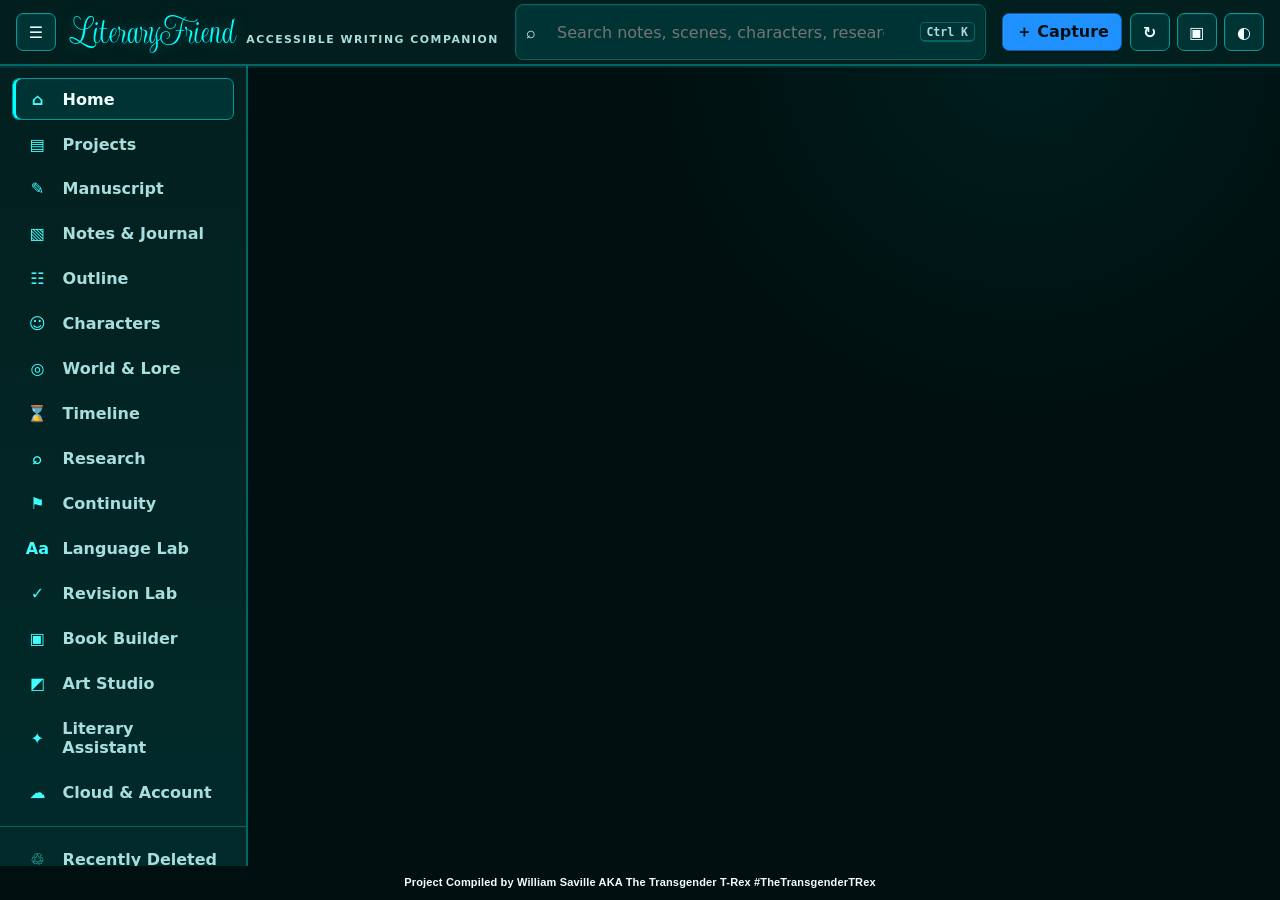
==== index.html @ 9a361fe6 "Add files via upload" ====
<!doctype html>
<html lang="en" data-theme="dark">
<head>
  <meta charset="utf-8">
  <meta name="viewport" content="width=device-width,initial-scale=1,viewport-fit=cover">
  <meta name="color-scheme" content="dark light">
  <meta name="theme-color" content="#001010">
  <meta name="description" content="LiteraryFriend is a local-first, accessible writing companion for manuscripts, journals, notes, research, outlining, worldbuilding, revision, literary planning, and interactive book building.">
  <title>LiteraryFriend — Writing & Book Builder Workspace</title>
  <link rel="icon" type="image/png" sizes="64x64" href="assets/images/icon-64.png">
  <link rel="apple-touch-icon" sizes="180x180" href="assets/images/icon-180.png">
  <link rel="stylesheet" href="css/app.css">
  <link rel="stylesheet" href="css/accessibility.css">
  <link rel="stylesheet" href="css/print.css" media="print">
  <link rel="stylesheet" href="css/book-studio.css">
  <link rel="stylesheet" href="css/merged.css">
</head>
<body>
  <a class="skip-link" href="#mainContent">Skip to workspace</a>
  <div id="app" class="app-shell" aria-busy="true">
    <header class="topbar" role="banner">
      <button id="navToggle" class="icon-button topbar__menu" type="button" aria-label="Open workspace menu" aria-expanded="false">☰</button>
      <div class="brand-lockup" aria-label="LiteraryFriend">
        <span class="brand-wordmark">LiteraryFriend</span>
        <span class="brand-tagline">accessible writing companion</span>
      </div>
      <label class="global-search" for="globalSearch">
        <span class="sr-only">Search everything</span>
        <span aria-hidden="true">⌕</span>
        <input id="globalSearch" type="search" autocomplete="off" placeholder="Search notes, scenes, characters, research…">
        <kbd>Ctrl K</kbd>
      </label>
      <div class="topbar__actions">
        <button id="quickCaptureBtn" class="button button--secondary" type="button" title="Quick capture (Ctrl+Shift+N)">＋ Capture</button>
        <button id="syncBtn" class="icon-button" type="button" aria-label="Sync LiteraryFriend" title="Sync">↻</button>
        <button id="focusBtn" class="icon-button" type="button" aria-label="Toggle focus mode" title="Focus mode">▣</button>
        <button id="themeBtn" class="icon-button" type="button" aria-label="Toggle light and dark appearance" title="Appearance">◐</button>
      </div>
    </header>

    <aside id="sidebar" class="sidebar" aria-label="LiteraryFriend workspaces">
      <nav id="primaryNav" class="primary-nav">
        <button data-view="home" class="nav-item is-active" type="button"><span aria-hidden="true">⌂</span><span>Home</span></button>
        <button data-view="projects" class="nav-item" type="button"><span aria-hidden="true">▤</span><span>Projects</span></button>
        <button data-view="manuscript" class="nav-item" type="button"><span aria-hidden="true">✎</span><span>Manuscript</span></button>
        <button data-view="notes" class="nav-item" type="button"><span aria-hidden="true">▧</span><span>Notes & Journal</span></button>
        <button data-view="outline" class="nav-item" type="button"><span aria-hidden="true">☷</span><span>Outline</span></button>
        <button data-view="characters" class="nav-item" type="button"><span aria-hidden="true">☺</span><span>Characters</span></button>
        <button data-view="world" class="nav-item" type="button"><span aria-hidden="true">◎</span><span>World & Lore</span></button>
        <button data-view="timeline" class="nav-item" type="button"><span aria-hidden="true">⌛</span><span>Timeline</span></button>
        <button data-view="research" class="nav-item" type="button"><span aria-hidden="true">⌕</span><span>Research</span></button>
        <button data-view="continuity" class="nav-item" type="button"><span aria-hidden="true">⚑</span><span>Continuity</span></button>
        <button data-view="language" class="nav-item" type="button"><span aria-hidden="true">Aa</span><span>Language Lab</span></button>
        <button data-view="revision" class="nav-item" type="button"><span aria-hidden="true">✓</span><span>Revision Lab</span></button>
        <button data-view="bookbuilder" class="nav-item" type="button"><span aria-hidden="true">▣</span><span>Book Builder</span></button>
        <button data-view="artstudio" class="nav-item" type="button"><span aria-hidden="true">◩</span><span>Art Studio</span></button>
        <button data-view="assistant" class="nav-item" type="button"><span aria-hidden="true">✦</span><span>Literary Assistant</span></button>
        <button data-view="cloud" class="nav-item" type="button"><span aria-hidden="true">☁</span><span>Cloud & Account</span></button>
      </nav>
      <div class="sidebar__bottom">
        <button data-view="trash" class="nav-item" type="button"><span aria-hidden="true">♲</span><span>Recently Deleted</span></button>
        <button data-view="docs" class="nav-item" type="button"><span aria-hidden="true">?</span><span>Docs & Licenses</span></button>
        <button data-view="settings" class="nav-item" type="button"><span aria-hidden="true">⚙</span><span>Settings</span></button>
        <div id="connectionBadge" class="connection-badge" role="status"><span class="status-dot"></span><span>Local mode</span></div>
      </div>
    </aside>

    <main id="mainContent" class="workspace" tabindex="-1">
      <div id="viewRoot" class="view-root"></div>
    </main>

    <aside id="inspector" class="inspector" aria-label="Inspector" hidden>
      <div class="inspector__header"><h2>Inspector</h2><button id="closeInspectorBtn" class="icon-button" type="button" aria-label="Close inspector">×</button></div>
      <div id="inspectorBody" class="inspector__body"></div>
    </aside>

    <footer class="project-credit" aria-label="Project compilation credit">Project Compiled by William Saville AKA The Transgender T-Rex #TheTransgenderTRex</footer>
  </div>
  <div id="artStudioDock" hidden></div>

  <div id="toastRegion" class="toast-region" role="status" aria-live="polite" aria-atomic="true"></div>
  <div id="dialogRoot"></div>
  <input id="importInput" type="file" accept=".json,.md,.txt,.html,text/plain,text/markdown,application/json" hidden>
  <input id="attachmentInput" type="file" multiple hidden>
  <input id="scanInput" type="file" accept="image/*" capture="environment" hidden>

  <noscript><p class="noscript">LiteraryFriend requires JavaScript to run. Your writing files remain local unless you choose to connect the supplied backend.</p></noscript>

  <script src="js/templates-data.js"></script>
  <script src="js/docs-content.js"></script>
  <script src="js/core.js"></script>
  <script src="js/storage.js"></script>
  <script src="js/api.js"></script>
  <script src="js/security.js"></script>
  <script src="js/writer-tools.js"></script>
  <script src="js/editor.js"></script>
  <script src="js/assistant.js"></script>
  <script src="js/accessibility.js"></script>
  <script src="js/backend-console.js"></script>
  <script src="js/art-studio-embed.js"></script>
  <script src="js/book-studio.js"></script>
  <script src="js/app.js"></script>
</body>
</html>
---- css/app.css ----
@import url('https://fonts.googleapis.com/css2?family=Updock&display=swap');

:root{
  --cyan-white:#F2FFFF;--cyan-porcelain:#E6FFFF;--cyan-mist:#D9FFFF;--pale-aqua:#BFFFFF;--cyan-ink:#001A1A;--cyan-void:#001010;
  --green-125:#65DA65;--green-112:#4CD34C;--green-100:#32CD32;--green-60:#1E7B1E;--green-40:#145214;--green-20:#0A290A;
  --cyan-125:#40FFFF;--cyan-112:#20FFFF;--cyan-100:#00FFFF;--cyan-60:#009999;--cyan-40:#006666;--cyan-20:#003333;
  --blue-125:#56ACFF;--blue-112:#3A9EFF;--blue-100:#1E90FF;--blue-60:#125699;--blue-40:#0C3A66;--blue-20:#061D33;
  --font-scale:1;--reading-line-height:1.65;--paragraph-spacing:1em;--reading-width:78ch;
  --bg:var(--cyan-void);--surface:#031f1f;--surface-2:var(--cyan-20);--surface-3:#062c2c;--text:var(--cyan-white);--muted:#a9dede;--line:var(--cyan-40);--line-strong:var(--cyan-60);--primary:var(--cyan-100);--secondary:var(--blue-100);--success:var(--green-100);--danger:#ff746c;--warning:#ffd76a;--on-bright:var(--cyan-void);--shadow:0 18px 50px rgba(0,0,0,.28);--radius:8px;--radius-lg:14px;--sidebar:248px;--topbar:66px;--inspector:330px;
  font-size:calc(16px * var(--font-scale));
  color-scheme:dark;
}
html[data-theme="light"]{--bg:var(--cyan-white);--surface:#ffffff;--surface-2:var(--cyan-mist);--surface-3:var(--cyan-porcelain);--text:var(--cyan-void);--muted:#315f5f;--line:#8acaca;--line-strong:var(--cyan-60);--shadow:0 18px 50px rgba(0,51,51,.13);color-scheme:light;}
*{box-sizing:border-box}html,body{margin:0;min-height:100%;background:var(--bg);color:var(--text);font-family:Inter,ui-sans-serif,system-ui,-apple-system,BlinkMacSystemFont,"Segoe UI",sans-serif}body{overflow:hidden}button,input,textarea,select{font:inherit;color:inherit}button{cursor:pointer}a{color:var(--cyan-125)}img{max-width:100%}kbd{font:700 .72rem ui-monospace,SFMono-Regular,Menlo,monospace;border:1px solid var(--line);border-bottom-width:2px;border-radius:5px;padding:.12rem .36rem;background:var(--surface-2);color:var(--muted)}
.skip-link{position:fixed;z-index:10000;left:1rem;top:-5rem;background:var(--primary);color:var(--on-bright);padding:.75rem 1rem;border-radius:0 0 8px 8px;font-weight:800}.skip-link:focus{top:0}.sr-only{position:absolute!important;width:1px!important;height:1px!important;padding:0!important;margin:-1px!important;overflow:hidden!important;clip:rect(0,0,0,0)!important;white-space:nowrap!important;border:0!important}.noscript{margin:3rem;padding:2rem;background:#fff5c2;color:#221900;border:3px solid #8a6e00}.muted{color:var(--muted)}.small{font-size:.84rem}.danger-text{color:var(--danger)!important}
.app-shell{height:100vh;display:grid;grid-template-columns:var(--sidebar) minmax(0,1fr);grid-template-rows:var(--topbar) minmax(0,1fr);grid-template-areas:"top top" "side main";background:radial-gradient(circle at 80% 5%,rgba(0,255,255,.06),transparent 28%),linear-gradient(var(--bg),var(--bg))}.topbar{grid-area:top;display:flex;align-items:center;gap:1rem;padding:.6rem 1rem;border-bottom:2px solid var(--line);background:color-mix(in srgb,var(--surface) 94%,transparent);box-shadow:0 2px 0 rgba(0,255,255,.09);z-index:50}.brand-lockup{min-width:210px;display:flex;align-items:baseline;gap:.7rem}.brand-wordmark{font-family:'Updock',cursive;font-size:2.55rem;line-height:1;color:var(--primary);text-shadow:0 0 18px rgba(0,255,255,.3)}.brand-tagline{font-size:.68rem;letter-spacing:.14em;text-transform:uppercase;color:var(--muted);font-weight:800}.topbar__menu{display:none}.global-search{flex:1;max-width:760px;margin-inline:auto;display:flex;align-items:center;gap:.6rem;border:1px solid var(--line);background:var(--surface-2);padding:.45rem .65rem;border-radius:8px;box-shadow:inset 1px 1px 0 rgba(255,255,255,.05),inset -1px -1px 0 rgba(0,0,0,.2)}.global-search input{flex:1;background:transparent;border:0;outline:0;min-width:0}.topbar__actions{display:flex;gap:.45rem;align-items:center}
.sidebar{grid-area:side;min-width:0;border-right:2px solid var(--line);background:linear-gradient(180deg,var(--surface),color-mix(in srgb,var(--surface-2) 55%,var(--surface)));display:flex;flex-direction:column;overflow:auto;z-index:40}.primary-nav{padding:.75rem;display:grid;gap:.18rem}.nav-item{display:flex;align-items:center;gap:.8rem;width:100%;padding:.66rem .75rem;border:1px solid transparent;border-radius:7px;background:transparent;color:var(--muted);text-align:left;font-weight:750}.nav-item>span:first-child{width:1.55rem;text-align:center;color:var(--cyan-125);font-weight:900}.nav-item:hover{background:var(--surface-2);color:var(--text);border-color:var(--line)}.nav-item.is-active{background:linear-gradient(90deg,var(--cyan-20),var(--surface-2));border-color:var(--cyan-60);color:var(--text);box-shadow:inset 3px 0 0 var(--primary)}.sidebar__bottom{margin-top:auto;padding:.75rem;border-top:1px solid var(--line)}.connection-badge{display:flex;gap:.55rem;align-items:center;margin:.7rem .2rem 0;padding:.6rem;font-size:.78rem;color:var(--muted);border:1px dashed var(--line);border-radius:7px}.status-dot{width:.66rem;height:.66rem;border-radius:50%;background:var(--muted)}.status-dot[data-state="online"]{background:var(--success);box-shadow:0 0 8px var(--success)}.status-dot[data-state="warning"]{background:var(--warning)}.status-dot[data-state="offline"]{background:var(--danger)}.status-dot[data-state="local"]{background:var(--secondary)}
.workspace{grid-area:main;min-width:0;overflow:auto;scrollbar-color:var(--cyan-60) var(--surface)}.view-root{min-height:100%;padding:clamp(1rem,2.2vw,2.2rem)}.view-page{width:min(1480px,100%);margin:auto}.view-header{display:flex;align-items:flex-start;justify-content:space-between;gap:2rem;margin-bottom:1.4rem}.view-header h1{margin:.15rem 0 .3rem;font-size:clamp(1.7rem,3vw,2.8rem);line-height:1.05}.view-header p{margin:.2rem 0;color:var(--muted);max-width:72ch}.eyebrow{font:800 .75rem ui-monospace,SFMono-Regular,Menlo,monospace!important;text-transform:uppercase;letter-spacing:.12em;color:var(--primary)!important}.header-actions,.button-row{display:flex;gap:.55rem;flex-wrap:wrap;align-items:center}.panel,.dashboard-card,.project-card,.entity-card,.research-card,.issue-card,.analysis-card,.outline-card{background:linear-gradient(180deg,color-mix(in srgb,var(--surface) 96%,var(--cyan-100) 4%),var(--surface));border:1px solid var(--line);border-radius:var(--radius-lg);box-shadow:0 6px 0 color-mix(in srgb,var(--surface-2) 85%,black),var(--shadow)}.panel{padding:1rem}.panel-heading{display:flex;justify-content:space-between;align-items:center;gap:1rem;margin-bottom:.75rem}.panel-heading h2{margin:0;font-size:1.05rem}.panel-heading button{background:transparent;border:0;color:var(--cyan-125)}
.button,.icon-button,.editor-toolbar button,.action-list button,.note-filter-group button,.version-row,.compact-list button,.linked-doc,.issue-card__bottom button,.language-card button,.research-card__top a{border:1px solid var(--line-strong);border-radius:7px;background:var(--surface-2);color:var(--text);min-height:38px;padding:.48rem .78rem;font-weight:800;box-shadow:inset 1px 1px 0 rgba(255,255,255,.06),0 2px 0 rgba(0,0,0,.22)}.button:hover,.icon-button:hover,.editor-toolbar button:hover,.action-list button:hover,.note-filter-group button:hover{border-color:var(--cyan-125);background:var(--surface-3)}.button--primary{background:var(--primary);color:var(--on-bright);border-color:#006f6f}.button--primary:hover{background:var(--cyan-112);color:var(--on-bright)}.button--secondary{background:var(--secondary);color:var(--on-bright);border-color:#0c5caa}.button--secondary:hover{background:var(--blue-125);color:var(--on-bright)}.button--ghost{background:transparent}.button--danger{background:#5b1717;border-color:#c94848;color:#fff}.icon-button{width:40px;min-width:40px;padding:.4rem;display:inline-grid;place-items:center}.icon-button.is-spinning{animation:spin .8s linear infinite}@keyframes spin{to{transform:rotate(360deg)}}
input,textarea,select{width:100%;border:1px solid var(--line-strong);border-radius:7px;background:var(--surface-2);padding:.62rem .7rem;outline:none}textarea{resize:vertical}input:focus,textarea:focus,select:focus{border-color:var(--cyan-125);box-shadow:0 0 0 3px color-mix(in srgb,var(--cyan-125) 24%,transparent)}.field{display:grid;gap:.35rem;font-weight:750;color:var(--muted)}.field input,.field textarea,.field select{color:var(--text);font-weight:500}.form-grid{display:grid;grid-template-columns:repeat(2,minmax(0,1fr));gap:1rem}.field--wide{grid-column:1/-1}.check-grid{display:grid;grid-template-columns:repeat(2,minmax(0,1fr));gap:.6rem}.check-grid label,.setting-toggle{display:flex;gap:.65rem;align-items:flex-start}.check-grid input,.setting-toggle input{width:auto}.setting-toggle{justify-content:space-between;padding:.65rem 0;border-bottom:1px dashed var(--line)}.setting-toggle span{display:grid}.setting-toggle small{color:var(--muted);font-weight:400;margin-top:.2rem}
.dashboard-grid{display:grid;grid-template-columns:repeat(4,minmax(0,1fr));gap:1rem;margin-bottom:1rem}.dashboard-card{padding:1rem;min-height:165px;display:flex;flex-direction:column;gap:.45rem}.stat-card strong{font:900 clamp(2rem,4vw,3.1rem) ui-monospace,SFMono-Regular,Menlo,monospace;color:var(--primary)}.stat-card>span:not(.card-kicker){color:var(--muted)}.card-kicker{text-transform:uppercase;letter-spacing:.1em;font-size:.7rem;font-weight:900;color:var(--blue-125)}.stat-card button{margin-top:auto;align-self:flex-start;border:0;background:transparent;color:var(--cyan-125);padding:0}.progress{height:9px;border:1px solid var(--line);background:var(--surface-2);border-radius:999px;overflow:hidden}.progress span{display:block;height:100%;background:linear-gradient(90deg,var(--primary),var(--success))}.home-columns{display:grid;grid-template-columns:1.35fr .85fr;gap:1rem}.tool-launcher{display:grid;grid-template-columns:1fr 1fr;gap:.65rem}.tool-launcher button{display:grid;grid-template-columns:auto 1fr;gap:.05rem .6rem;text-align:left;padding:.8rem;border:1px solid var(--line);border-radius:8px;background:var(--surface-2);color:var(--text)}.tool-launcher button>span{grid-row:1/3;font-size:1.6rem;color:var(--primary)}.tool-launcher small{color:var(--muted)}
.record-list{display:grid;gap:.45rem}.record-row{display:flex;align-items:center;gap:.7rem;padding:.65rem;border:1px solid var(--line);border-radius:8px;background:var(--surface-2);color:var(--text);text-align:left}.record-row:hover{border-color:var(--cyan-125)}button.record-row{width:100%}.record-icon{font-size:1.25rem;color:var(--primary);width:1.7rem;text-align:center}.record-row__main{min-width:0;flex:1;display:grid;gap:.2rem}.record-row__main strong,.record-row__main small{overflow:hidden;text-overflow:ellipsis;white-space:nowrap}.record-row__main small,.record-row__meta{color:var(--muted);font-size:.8rem}.project-grid,.entity-grid,.research-grid{display:grid;grid-template-columns:repeat(3,minmax(0,1fr));gap:1rem}.project-card,.entity-card,.research-card{padding:1rem}.project-card.is-active{border-color:var(--primary);box-shadow:inset 0 0 0 2px var(--cyan-60),var(--shadow)}.project-card__top,.research-card__top,.entity-card__actions,.project-card__actions,.project-card__meta,.research-card__actions{display:flex;align-items:center;justify-content:space-between;gap:.6rem;flex-wrap:wrap}.project-type,.active-badge,.entity-card__type,.beat-kind{font:800 .7rem ui-monospace,SFMono-Regular,Menlo,monospace;text-transform:uppercase;letter-spacing:.08em;color:var(--cyan-125)}.active-badge{background:var(--success);color:var(--on-bright);padding:.2rem .4rem;border-radius:4px}.project-card h2,.entity-card h2,.research-card h2{margin:.7rem 0 .4rem}.project-card p,.entity-card p,.research-card p{color:var(--muted);line-height:1.5}.project-card__meta{font-size:.75rem;color:var(--muted);padding:.7rem 0;border-top:1px dashed var(--line)}
.manuscript-layout{display:grid;grid-template-columns:minmax(0,1.6fr) minmax(260px,.7fr);gap:1rem}.sortable-list{display:grid;gap:.45rem}.manuscript-item{display:flex;align-items:center;gap:.45rem;border:1px solid var(--line);border-radius:8px;background:var(--surface-2);padding:.4rem}.manuscript-item.is-dragging{opacity:.45;border-color:var(--primary)}.drag-handle{cursor:grab;color:var(--muted);padding:.4rem}.manuscript-open{display:flex;align-items:center;gap:.7rem;flex:1;text-align:left;background:transparent;border:0;color:var(--text);min-width:0}.manuscript-open>span:last-child{display:grid;min-width:0}.manuscript-open small{color:var(--muted)}.manuscript-overview h3{font-size:.9rem;margin:1.25rem 0 .35rem;color:var(--blue-125)}.detail-list{display:grid;gap:.35rem}.detail-list>div{display:flex;justify-content:space-between;gap:1rem;padding:.45rem 0;border-bottom:1px dashed var(--line)}.detail-list dt{color:var(--muted)}.detail-list dd{margin:0;font-weight:800;text-align:right}
.notes-layout{display:grid;grid-template-columns:240px minmax(0,1fr);gap:1rem}.notes-folders{padding:.6rem}.note-filter-group{display:grid;gap:.22rem;padding:.45rem}.note-filter-group+ .note-filter-group{border-top:1px solid var(--line);margin-top:.45rem;padding-top:.9rem}.note-filter-group h2{margin:.2rem 0 .35rem;font-size:.82rem;text-transform:uppercase;letter-spacing:.09em;color:var(--muted)}.note-filter-group button{display:flex;justify-content:space-between;width:100%;border-color:transparent;box-shadow:none;background:transparent;text-align:left;min-height:34px;padding:.42rem .5rem}.note-filter-group button.is-active{border-color:var(--cyan-60);background:var(--cyan-20)}.note-browser__toolbar,.entity-toolbar,.research-toolbar,.revision-source{display:flex;gap:.6rem;align-items:center;margin-bottom:.7rem}.note-browser__toolbar input,.entity-toolbar input,.research-toolbar input{flex:1}.note-card-list{display:grid;grid-template-columns:repeat(2,minmax(0,1fr));gap:.7rem}.note-card{display:flex;align-items:flex-start;border:1px solid var(--line);border-radius:9px;background:var(--surface-2);overflow:hidden}.note-card__open{flex:1;min-width:0;padding:.8rem;border:0;background:transparent;color:var(--text);text-align:left}.note-card__title{display:flex;justify-content:space-between;gap:.5rem;font-weight:900}.note-card p{color:var(--muted);min-height:3em}.note-card__meta{display:flex;justify-content:space-between;gap:.5rem;font-size:.74rem;color:var(--muted)}.tag{display:inline-block;color:var(--cyan-125);font-size:.76rem}.tag-cloud{display:flex;gap:.25rem;flex-wrap:wrap}.checklist-panel{display:grid;gap:.45rem}.checklist-panel label{display:flex;gap:.6rem;align-items:center;padding:.45rem;border:1px solid var(--line);border-radius:6px}.checklist-panel input{width:auto}
.outline-board{display:grid;gap:.75rem}.outline-card{display:grid;grid-template-columns:48px minmax(0,1fr) auto;gap:.8rem;padding:.8rem}.outline-card__num{display:grid;place-items:center;width:42px;height:42px;border-radius:8px;border:1px solid var(--cyan-60);background:var(--cyan-20);font:900 1.1rem ui-monospace;color:var(--primary)}.outline-card__top{display:flex;justify-content:space-between;color:var(--muted);font-size:.8rem}.outline-card h2{margin:.25rem 0}.outline-card p{margin:.25rem 0 .6rem;color:var(--muted)}.outline-card__actions{display:flex;gap:.3rem}.linked-doc{margin-top:.5rem;display:inline-flex;align-items:center;gap:.4rem}.entity-card__type{color:var(--blue-125)}
.timeline-list{position:relative;display:grid;gap:0}.timeline-list:before{content:"";position:absolute;left:21px;top:20px;bottom:20px;width:2px;background:linear-gradient(var(--primary),var(--blue-100),var(--green-100))}.timeline-event{position:relative;display:grid;grid-template-columns:44px minmax(0,1fr) auto;gap:1rem;padding:.8rem 0}.timeline-marker{z-index:1;width:44px;height:44px;display:grid;place-items:center;border:2px solid var(--cyan-60);border-radius:50%;background:var(--bg);color:var(--primary);font-weight:900}.timeline-content{border:1px solid var(--line);border-radius:8px;background:var(--surface);padding:.8rem}.timeline-date{font:800 .72rem ui-monospace;color:var(--blue-125)}.timeline-content h2{margin:.25rem 0}.timeline-content p{color:var(--muted)}.research-card blockquote{border-left:3px solid var(--primary);margin:.7rem 0;padding:.5rem .7rem;background:var(--surface-2);color:var(--muted)}.research-card__top{font-size:.78rem;color:var(--muted)}
.issue-board{display:grid;grid-template-columns:repeat(3,minmax(0,1fr));gap:1rem;align-items:start}.issue-column{display:grid;gap:.7rem}.issue-column>h2{font-size:.95rem;text-transform:uppercase;letter-spacing:.08em;color:var(--muted);display:flex;justify-content:space-between}.issue-card{padding:.8rem;box-shadow:none}.issue-card__top,.issue-card__bottom{display:flex;justify-content:space-between;gap:.5rem;align-items:center}.issue-card__top>span{font:800 .68rem ui-monospace;text-transform:uppercase;color:var(--blue-125)}.issue-card h3{margin:.45rem 0}.issue-card p{color:var(--muted)}.issue-card__bottom button{min-height:30px;padding:.3rem .55rem}.resolved-panel{margin-top:1rem}.scan-findings{display:grid;gap:.4rem}.scan-findings label{display:flex;align-items:flex-start;gap:.6rem;padding:.55rem;border:1px solid var(--line);border-radius:6px}.scan-findings input{width:auto}.scan-findings span{display:grid}.scan-findings small{color:var(--muted);margin-top:.2rem}.language-layout{display:grid;grid-template-columns:.65fr 1.35fr;gap:1rem}.language-card{padding:.7rem;border:1px solid var(--line);border-radius:7px;background:var(--surface-2);margin-bottom:.6rem}.language-card h3{margin:0 0 .3rem}.table-wrap{overflow:auto}.table-wrap table,.rich-editor table{width:100%;border-collapse:collapse}.table-wrap th,.table-wrap td,.rich-editor th,.rich-editor td{border:1px solid var(--line);padding:.55rem;text-align:left}.table-wrap th,.rich-editor th{background:var(--surface-2);color:var(--cyan-125)}
.revision-source{justify-content:flex-end}.revision-source label{display:flex;align-items:center;gap:.5rem}.revision-source select{width:auto}.revision-grid{display:grid;grid-template-columns:repeat(6,minmax(0,1fr));gap:.7rem}.analysis-card{padding:.75rem;display:grid;gap:.2rem;box-shadow:none}.analysis-card span{font-size:.75rem;text-transform:uppercase;color:var(--muted)}.analysis-card strong{font:900 1.8rem ui-monospace;color:var(--primary)}.analysis-card small{color:var(--muted)}.revision-panels{display:grid;grid-template-columns:1fr 1fr;gap:1rem;margin-top:1rem}.metric-list{display:grid;gap:.45rem}.metric-list>div{display:grid;grid-template-columns:100px 1fr 34px;gap:.5rem;align-items:center}.metric-list meter{width:100%;accent-color:var(--primary)}.chip-list{display:flex;flex-wrap:wrap;gap:.4rem}.chip-list span{padding:.35rem .5rem;background:var(--surface-2);border:1px solid var(--line);border-radius:999px}.sentence-list{padding-left:1.2rem}.sentence-list li{margin:.45rem 0;color:var(--muted);line-height:1.5}.sensory-grid{display:grid;grid-template-columns:repeat(5,1fr);gap:.5rem}.sensory-grid div{display:grid;text-align:center;padding:.6rem;border:1px solid var(--line);border-radius:7px;background:var(--surface-2)}.sensory-grid strong{font:900 1.5rem ui-monospace;color:var(--primary)}.sensory-grid span{font-size:.7rem;text-transform:uppercase;color:var(--muted)}
.assistant-layout{display:grid;grid-template-columns:minmax(0,1.4fr) minmax(270px,.6fr);gap:1rem}.assistant-chat{min-height:660px;display:flex;flex-direction:column}.assistant-messages{flex:1;overflow:auto;display:grid;gap:.7rem;align-content:start;padding:.35rem}.assistant-message{max-width:88%;padding:.8rem;border-radius:9px;border:1px solid var(--line);background:var(--surface-2);line-height:1.55}.assistant-message--user{justify-self:end;background:var(--blue-20);border-color:var(--blue-60)}.assistant-message--system{justify-self:start}.assistant-message strong{color:var(--cyan-125)}.assistant-message p{margin:.35rem 0}.assistant-composer{border-top:1px solid var(--line);margin-top:.8rem;padding-top:.8rem}.assistant-composer>div{display:flex;justify-content:space-between;align-items:center;gap:.8rem;margin-top:.5rem}.assistant-composer label{display:flex;gap:.45rem;align-items:center;color:var(--muted)}.assistant-composer input{width:auto}.assistant-side{display:grid;gap:1rem;align-content:start}.assistant-results{display:grid;gap:.6rem;margin-top:.6rem}.assistant-results article{padding:.65rem;border:1px solid var(--line);border-radius:7px;background:var(--surface)}.assistant-results h3{margin:0}.assistant-results p{font-size:.84rem;color:var(--muted);max-height:180px;overflow:auto}.assistant-actions{margin-top:.7rem}.action-list{display:grid;gap:.45rem}.action-list button{width:100%;text-align:left}.corpus-status p{color:var(--muted)}
.editor-shell{height:calc(100vh - var(--topbar) - clamp(2rem,4.4vw,4.4rem));display:grid;grid-template-rows:auto auto minmax(0,1fr) auto;width:min(1320px,100%);margin:auto;border:1px solid var(--line);border-radius:var(--radius-lg);background:var(--surface);box-shadow:var(--shadow);overflow:hidden}.editor-header{padding:.7rem .8rem;border-bottom:1px solid var(--line);background:var(--surface-2)}.editor-title-row,.editor-meta-row{display:flex;gap:.65rem;align-items:center}.editor-title{font-size:1.25rem;font-weight:900;border:0;background:transparent;padding:.25rem;flex:1}.editor-status{font-size:.75rem;color:var(--muted);white-space:nowrap}.editor-status[data-tone="success"]{color:var(--success)}.editor-status[data-tone="warning"]{color:var(--warning)}.editor-meta-row{margin-top:.35rem}.editor-meta-row>label{display:flex;align-items:center;gap:.4rem;font-size:.75rem;color:var(--muted);min-width:0}.editor-meta-row>label:first-child{flex:1}.editor-meta-row input,.editor-meta-row select{padding:.35rem .5rem;min-height:31px}.inline-select select{width:auto}.editor-toolbar{display:flex;flex-wrap:wrap;gap:.35rem;padding:.45rem .6rem;border-bottom:1px solid var(--line);background:color-mix(in srgb,var(--surface-3) 70%,var(--surface))}.toolbar-group{display:flex;gap:.22rem;padding-right:.35rem;border-right:1px solid var(--line)}.toolbar-group:last-child{border-right:0}.editor-toolbar button{min-height:32px;padding:.3rem .48rem}.writing-surface-wrap{overflow:auto;background:linear-gradient(90deg,transparent 0,transparent calc(50% - var(--reading-width)/2 - 1px),rgba(0,255,255,.03) calc(50% - var(--reading-width)/2),rgba(0,255,255,.03) calc(50% + var(--reading-width)/2),transparent calc(50% + var(--reading-width)/2 + 1px));padding:2.2rem 1rem 5rem}.rich-editor{width:min(var(--reading-width),100%);min-height:100%;margin:auto;outline:0;font:400 1.02rem/var(--reading-line-height) Georgia,"Times New Roman",serif;letter-spacing:.008em}.rich-editor:empty:before{content:attr(data-placeholder);color:var(--muted);pointer-events:none}.rich-editor p{margin:0 0 var(--paragraph-spacing)}.rich-editor h1,.rich-editor h2,.rich-editor h3{font-family:ui-sans-serif,system-ui,sans-serif;line-height:1.2}.rich-editor blockquote{margin:1rem 0;border-left:4px solid var(--primary);padding:.6rem 1rem;background:var(--surface-2);color:var(--muted)}.rich-editor code{font-family:ui-monospace,SFMono-Regular,Menlo,monospace;background:var(--surface-2);padding:.1rem .25rem;border-radius:3px}.rich-editor ul.checklist{list-style:none;padding-left:.2rem}.rich-editor ul.checklist input{width:auto}.rich-editor figure{margin:1rem 0;text-align:center}.rich-editor figure img{max-height:520px;border:1px solid var(--line);border-radius:6px}.rich-editor figcaption{color:var(--muted);font-size:.8rem}.attachment-chip{display:inline-flex;gap:.5rem;padding:.5rem;border:1px solid var(--line);border-radius:6px;background:var(--surface-2)}.locked-placeholder{text-align:center;padding:3rem;border:1px dashed var(--line);color:var(--muted)}.editor-footer{display:flex;justify-content:space-between;gap:.7rem;align-items:center;padding:.55rem .7rem;border-top:1px solid var(--line);background:var(--surface-2)}.editor-stats,.editor-footer__actions{display:flex;align-items:center;gap:.8rem;flex-wrap:wrap}.editor-stats{font-size:.75rem;color:var(--muted)}
.inspector{position:fixed;z-index:60;right:0;top:var(--topbar);bottom:0;width:min(var(--inspector),90vw);background:var(--surface);border-left:2px solid var(--line);box-shadow:-18px 0 40px rgba(0,0,0,.25);overflow:auto}.inspector__header{position:sticky;top:0;z-index:2;display:flex;justify-content:space-between;align-items:center;padding:.7rem;border-bottom:1px solid var(--line);background:var(--surface)}.inspector__header h2{margin:0}.inspector__body{padding:.8rem}.inspector-section{border-bottom:1px solid var(--line);padding:.5rem 0 1rem}.inspector-section h3{font-size:.85rem;text-transform:uppercase;color:var(--muted)}.compact-list{display:grid;gap:.3rem}.compact-list button{width:100%;text-align:left}.attachment-row,.version-row{display:flex;justify-content:space-between;gap:.6rem;align-items:center;margin:.3rem 0}.version-row{width:100%;text-align:left}.version-row small{color:var(--muted)}
.modal-backdrop{position:fixed;z-index:1000;inset:0;background:rgba(0,8,8,.72);display:grid;place-items:center;padding:1rem}.modal{width:min(560px,100%);max-height:min(88vh,900px);display:grid;grid-template-rows:auto minmax(0,1fr) auto;border:2px solid var(--cyan-60);border-radius:10px;background:var(--surface);box-shadow:0 25px 90px rgba(0,0,0,.55),inset 0 0 0 1px rgba(0,255,255,.08);overflow:hidden}.modal--wide{width:min(900px,100%)}.modal__header,.modal__footer{display:flex;justify-content:space-between;align-items:center;gap:.7rem;padding:.7rem;border-bottom:1px solid var(--line);background:var(--surface-2)}.modal__footer{border-bottom:0;border-top:1px solid var(--line);justify-content:flex-end}.modal__header h2{margin:0;font-size:1.1rem}.modal__body{overflow:auto;padding:1rem;display:grid;gap:.85rem}.modal__body p{margin:.2rem 0;line-height:1.55}.password-row{display:flex;gap:.35rem}.password-row input{flex:1}.tabs{display:flex;gap:.35rem}.tabs button{flex:1;border:1px solid var(--line);background:var(--surface-2);padding:.5rem;border-radius:6px;color:var(--text)}.tabs button.is-active{border-color:var(--primary);background:var(--cyan-20)}.sketch-tools{display:flex;align-items:center;gap:1rem}.sketch-tools label{display:flex;align-items:center;gap:.5rem}.sketch-tools input{width:180px}.sketch-tools+canvas{width:100%;max-height:60vh;border:2px solid var(--line);background:white;touch-action:none}
.toast-region{position:fixed;z-index:2000;right:1rem;bottom:1rem;display:grid;gap:.5rem;max-width:min(420px,calc(100vw - 2rem))}.toast{transform:translateY(12px);opacity:0;transition:.2s ease;padding:.7rem .9rem;border:1px solid var(--line);border-radius:7px;background:var(--surface);box-shadow:var(--shadow);font-weight:700}.toast.is-visible{transform:none;opacity:1}.toast--success{border-color:var(--green-100)}.toast--warning{border-color:var(--warning)}.toast--danger{border-color:var(--danger)}.empty-state{text-align:center;padding:2rem;color:var(--muted)}.empty-state__icon{font-size:2rem;color:var(--primary)}.empty-state h2{color:var(--text)}.search-results{display:grid;gap:.6rem}.search-result{display:grid;grid-template-columns:auto minmax(0,1fr) auto;gap:.8rem;align-items:center;padding:.7rem;border:1px solid var(--line);border-radius:8px;background:var(--surface);color:var(--text);text-align:left}.search-result:hover{border-color:var(--primary)}.search-result>span:nth-child(2){display:grid;gap:.2rem}.search-result small{color:var(--muted)}.trash-list .record-row{display:flex}.fatal-error{max-width:700px;margin:5rem auto;padding:2rem;border:2px solid var(--danger);background:var(--surface);border-radius:10px}.settings-grid{display:grid;grid-template-columns:repeat(2,minmax(0,1fr));gap:1rem}
@media(max-width:1180px){.dashboard-grid{grid-template-columns:repeat(2,1fr)}.revision-grid{grid-template-columns:repeat(3,1fr)}.project-grid,.entity-grid,.research-grid{grid-template-columns:repeat(2,1fr)}.issue-board{grid-template-columns:1fr}.assistant-layout{grid-template-columns:1fr}.assistant-side{grid-template-columns:repeat(3,1fr)}.brand-tagline{display:none}}
@media(max-width:900px){body{overflow:auto}.app-shell{height:auto;min-height:100vh;grid-template-columns:1fr;grid-template-rows:var(--topbar) minmax(calc(100vh - var(--topbar)),auto);grid-template-areas:"top" "main"}.sidebar{position:fixed;left:0;top:var(--topbar);bottom:0;width:min(var(--sidebar),86vw);transform:translateX(-102%);transition:transform .18s ease;box-shadow:20px 0 50px rgba(0,0,0,.35)}.sidebar.is-open{transform:none}.topbar__menu{display:inline-grid}.brand-lockup{min-width:auto}.brand-wordmark{font-size:2.1rem}.global-search kbd{display:none}.workspace{min-height:calc(100vh - var(--topbar));overflow:visible}.view-root{padding:1rem}.home-columns,.manuscript-layout,.notes-layout,.language-layout{grid-template-columns:1fr}.notes-folders{order:2}.assistant-side{grid-template-columns:1fr 1fr}.editor-shell{height:calc(100vh - var(--topbar) - 2rem)}.editor-toolbar{overflow-x:auto;flex-wrap:nowrap}.toolbar-group{flex:none}.writing-surface-wrap{padding:1.2rem .8rem 4rem}.form-grid,.settings-grid{grid-template-columns:1fr}.field--wide{grid-column:auto}}
@media(max-width:650px){.topbar{gap:.4rem;padding:.45rem}.brand-lockup{display:none}.global-search{order:2}.topbar__actions .button{font-size:0;width:40px;padding:.4rem}.topbar__actions .button:before{content:'＋';font-size:1rem}.view-header{display:grid;gap:.8rem}.dashboard-grid,.project-grid,.entity-grid,.research-grid,.note-card-list,.revision-panels{grid-template-columns:1fr}.assistant-side{grid-template-columns:1fr}.revision-grid{grid-template-columns:repeat(2,1fr)}.sensory-grid{grid-template-columns:repeat(3,1fr)}.editor-meta-row{flex-wrap:wrap}.editor-meta-row>label:first-child{flex-basis:100%}.editor-footer{align-items:flex-start;flex-direction:column}.outline-card{grid-template-columns:38px 1fr}.outline-card__actions{grid-column:2;justify-content:flex-end}.search-result{grid-template-columns:auto minmax(0,1fr)}.search-result>span:last-child{grid-column:2}.tool-launcher{grid-template-columns:1fr}}
---- css/accessibility.css ----
:focus-visible{outline:3px solid var(--cyan-125)!important;outline-offset:3px!important}.high-contrast{--line:#64ffff;--line-strong:#aaffff}.high-contrast[data-theme="light"]{--line:#005e5e;--line-strong:#003333}.high-contrast .panel,.high-contrast .dashboard-card,.high-contrast .project-card,.high-contrast .entity-card,.high-contrast .research-card,.high-contrast .issue-card,.high-contrast .outline-card{border-width:2px;box-shadow:none}.large-targets button,.large-targets input,.large-targets select{min-height:44px}.dyslexia-friendly body,.dyslexia-friendly .rich-editor{font-family:Verdana,"Trebuchet MS",Arial,sans-serif!important;letter-spacing:.035em;word-spacing:.06em}.dyslexia-friendly .rich-editor p{margin-bottom:1.15em}.reduce-motion *,.reduce-motion *:before,.reduce-motion *:after{scroll-behavior:auto!important;animation-duration:.001ms!important;animation-iteration-count:1!important;transition-duration:.001ms!important}.focus-mode .topbar,.focus-mode .sidebar,.focus-mode .inspector{display:none!important}.focus-mode .app-shell{display:block;height:100vh}.focus-mode .workspace{height:100vh}.focus-mode .view-root{padding:.5rem}.focus-mode .editor-shell{height:calc(100vh - 1rem);max-width:1100px}.focus-mode .editor-header{opacity:.55}.focus-mode .editor-header:hover,.focus-mode .editor-header:focus-within{opacity:1}@media(prefers-reduced-motion:reduce){*,:before,:after{animation-duration:.001ms!important;animation-iteration-count:1!important;scroll-behavior:auto!important;transition-duration:.001ms!important}}
---- css/print.css ----
@page{margin:0.75in}body{background:#fff!important;color:#000!important;overflow:visible!important}.topbar,.sidebar,.inspector,.editor-header,.editor-toolbar,.editor-footer,.toast-region,.skip-link{display:none!important}.app-shell,.workspace,.view-root,.editor-shell,.writing-surface-wrap{display:block!important;height:auto!important;overflow:visible!important;background:#fff!important;border:0!important;box-shadow:none!important;padding:0!important}.rich-editor{width:100%!important;max-width:none!important;color:#000!important;font:11pt/1.5 Georgia,"Times New Roman",serif!important}.rich-editor a{color:#000;text-decoration:underline}.rich-editor img{max-width:100%;page-break-inside:avoid}.rich-editor table{page-break-inside:avoid}.view-page{color:#000!important}.panel,.dashboard-card,.project-card,.entity-card,.research-card,.issue-card,.analysis-card,.outline-card{background:#fff!important;color:#000!important;border:1px solid #777!important;box-shadow:none!important}.muted{color:#333!important}
---- css/book-studio.css ----
/* LiteraryFriend Book Builder — integrated retro page studio. */
.book-studio-feature{
  --cyan:#00FFFF;--cyan-dark:#006666;--cyan-bright:#40FFFF;--orange:#1E90FF;--focus:#40FFFF;
  --screen:#003333;--screen-2:#001010;
  min-height:calc(100vh - var(--topbar,66px) - 2rem);
}
.book-studio-feature .book-feature-title{display:flex;align-items:center;gap:.75rem;min-width:260px}
.book-studio-feature .book-feature-title>div{display:grid;gap:.15rem}
.book-studio-feature .book-feature-title strong{font:900 1rem Tahoma,Verdana,Arial,sans-serif;color:#001010}
.book-studio-feature .book-feature-title span{font:700 .68rem Tahoma,Verdana,Arial,sans-serif;color:#315f5f}
html[data-theme="dark"] .book-studio-feature .book-feature-title strong{color:#F2FFFF}
html[data-theme="dark"] .book-studio-feature .book-feature-title span{color:#BFFFFF}
.book-studio-feature .story-title-page{min-height:90%;display:grid;place-content:center;text-align:center}
.book-studio-feature .story-kicker{text-transform:uppercase;letter-spacing:.16em;font:bold .75em Tahoma,Verdana,Arial,sans-serif;opacity:.72}
.book-studio-feature{
  --chrome:#d9d4c7;
  --chrome-dark:#7b7468;
  --chrome-light:#f8f4e9;
  --panel:#ebe7dc;
  --panel-2:#d8d1c2;
  --ink:#1d2528;
  --muted:#626a6d;
  --cyan:#1f6f82;
  --cyan-dark:#124b5b;
  --cyan-bright:#3a9db2;
  --orange:#b25f23;
  --danger:#8d302d;
  --screen:#13313a;
  --screen-2:#0c232a;
  --focus:#f4a644;
  --shadow:rgba(16,26,29,.35);
  --paper:#f5edda;
  --page-ink:#241e18;
  --page-accent:#7c3a2c;
  --radius:7px;
}.book-studio-feature *{box-sizing:border-box}.book-studio-feature,.book-studio-feature{height:100%;margin:0}.book-studio-feature{
  font-family:Tahoma,Verdana,Arial,sans-serif;
  background:
    radial-gradient(circle at 1px 1px,rgba(255,255,255,.08) 1px,transparent 1px) 0 0/4px 4px,
    linear-gradient(180deg,#294a52,#112a31 60%,#0c2026);
  color:var(--ink);
  overflow:hidden;
}.book-studio-feature button,.book-studio-feature input,.book-studio-feature select,.book-studio-feature textarea{font:inherit}.book-studio-feature button{cursor:pointer}.book-studio-feature button:disabled{cursor:not-allowed;opacity:.48}.book-studio-feature .book-app-shell{height:100%;display:grid;grid-template-rows:66px 1fr 26px;min-height:0}.book-studio-feature .book-topbar{
  display:flex;align-items:center;justify-content:space-between;gap:18px;padding:8px 12px;
  background:linear-gradient(#f1ede4 0,#d8d1c3 48%,#b9b09f 49%,#d7d0c2 100%);
  border-bottom:1px solid #4e4a44;box-shadow:inset 0 1px #fff,0 2px 10px rgba(0,0,0,.35);z-index:30
}.book-studio-feature .brand-lockup{display:flex;align-items:center;gap:10px;min-width:250px}.book-studio-feature .app-icon{width:46px;height:46px;object-fit:contain;filter:drop-shadow(0 1px 1px rgba(0,0,0,.35))}.book-studio-feature .brand-word{font-family: 'Updock','Segoe Script','Brush Script MT',cursive;font-size:35px;line-height:.86;color:#124f61;text-shadow:0 1px #fff;letter-spacing:.2px}.book-studio-feature .product-name{font-size:11px;text-transform:uppercase;letter-spacing:1.7px;color:#5e594f;font-weight:700;margin-top:3px}.book-studio-feature .top-actions{display:flex;align-items:center;gap:7px;flex-wrap:wrap;justify-content:flex-end}.book-studio-feature .autosave-state{font-size:11px;color:#4f574f;background:#ece9df;border:1px solid #8e877a;box-shadow:inset 1px 1px #fff;padding:5px 8px;border-radius:3px}.book-studio-feature .book-workspace{display:grid;grid-template-columns:330px minmax(430px,1fr) 360px;min-height:0;gap:8px;padding:8px;background:rgba(0,0,0,.12)}.book-studio-feature .control-panel,.book-studio-feature .inspector-panel,.book-studio-feature .preview-panel{
  min-height:0;border:1px solid #625d54;border-radius:var(--radius);box-shadow:inset 1px 1px #fff,0 3px 12px rgba(0,0,0,.28)
}.book-studio-feature .control-panel,.book-studio-feature .inspector-panel{background:linear-gradient(90deg,#ddd8cc,#f1eee6 3%,#e9e5db 97%,#c7c0b3);overflow:hidden}.book-studio-feature .control-panel{display:grid;grid-template-rows:auto 1fr}.book-studio-feature .panel-tabs{display:grid;grid-template-columns:repeat(5,1fr);padding:5px 5px 0;background:#bfb7a8;border-bottom:1px solid #7a746a;gap:2px}.book-studio-feature .panel-tab{
  min-width:0;border:1px solid #736d63;border-bottom:0;border-radius:5px 5px 0 0;background:linear-gradient(#ece8de,#c8c0b2);
  color:#38352f;padding:7px 2px 6px;font-size:11px;font-weight:700;box-shadow:inset 1px 1px #fff
}.book-studio-feature .panel-tab.active{background:#f0ede5;color:#104f61;padding-top:8px;position:relative;top:1px}.book-studio-feature .panel-page{display:none;overflow:auto;padding:13px 12px 22px;scrollbar-color:#8b8478 #d9d3c6;scrollbar-width:thin}.book-studio-feature .panel-page.active{display:block}.book-studio-feature .panel-heading{margin-bottom:12px;border-bottom:1px dotted #918a7e;padding-bottom:9px}.book-studio-feature .panel-heading h2,.book-studio-feature .inspector-heading h2{font-size:16px;margin:0 0 3px;color:#174d5a}.book-studio-feature .panel-heading p,.book-studio-feature .inspector-heading p{font-size:11px;color:#6a655d;margin:0;line-height:1.35}.book-studio-feature .field{display:grid;gap:5px;font-size:11px;font-weight:700;color:#514d46;margin-bottom:10px}.book-studio-feature .field input[type=text],.book-studio-feature .field input[type=password],.book-studio-feature .field input[type=number],.book-studio-feature .field select,.book-studio-feature .field textarea,.book-studio-feature select{
  width:100%;background:#fffdf8;color:#202326;border:1px solid #777066;border-top-color:#55514a;border-left-color:#55514a;border-radius:2px;
  box-shadow:inset 1px 1px 2px rgba(0,0,0,.14),1px 1px rgba(255,255,255,.8);padding:7px 8px;outline:none
}.book-studio-feature .field input:focus,.book-studio-feature .field select:focus,.book-studio-feature .field textarea:focus,.book-studio-feature select:focus{border-color:#1c7188;box-shadow:0 0 0 2px rgba(29,116,138,.18),inset 1px 1px 2px rgba(0,0,0,.1)}.book-studio-feature input[type=color]{width:100%;height:35px;padding:3px;border:1px solid #756f65;background:#f8f5ec;border-radius:2px}.book-studio-feature input[type=range]{width:100%;accent-color:#1f6f82}.book-studio-feature .two-col{display:grid;grid-template-columns:1fr 1fr;gap:8px}.book-studio-feature .colors-row .field{margin-bottom:7px}.book-studio-feature .check-row{display:flex;align-items:center;gap:7px;font-size:11px;color:#46433e;margin:9px 0 11px;line-height:1.35}.book-studio-feature .check-row input{accent-color:#176479}.book-studio-feature .ui-button,.book-studio-feature .file-button,.book-studio-feature .nav-button,.book-studio-feature .tiny-button{
  border:1px solid #686158;border-right-color:#3f3b35;border-bottom-color:#3f3b35;background:linear-gradient(#f6f3ea,#d2cabd);
  color:#292723;box-shadow:inset 1px 1px #fff,1px 1px 0 rgba(255,255,255,.45);border-radius:3px;font-weight:700;text-shadow:0 1px #fff
}.book-studio-feature .ui-button{padding:7px 10px;font-size:11px}.book-studio-feature .ui-button:hover,.book-studio-feature .file-button:hover,.book-studio-feature .nav-button:hover,.book-studio-feature .tiny-button:hover{background:linear-gradient(#fffdf7,#ddd5c8)}.book-studio-feature .ui-button:active,.book-studio-feature .file-button:active,.book-studio-feature .nav-button:active,.book-studio-feature .tiny-button:active{box-shadow:inset 1px 1px 2px rgba(0,0,0,.23);transform:translateY(1px)}.book-studio-feature .ui-button.primary{background:linear-gradient(#4f9aad,#1e6a7d);color:white;border-color:#174d5b;text-shadow:0 -1px #154351;box-shadow:inset 1px 1px rgba(255,255,255,.42)}.book-studio-feature .ui-button.primary:hover{background:linear-gradient(#65adbd,#26798d)}.book-studio-feature .ui-button.danger{background:linear-gradient(#bb5a52,#88312d);color:#fff;text-shadow:0 -1px #641f1c;border-color:#662824}.book-studio-feature .ui-button.danger-lite{color:#782d2b}.book-studio-feature .button-stack{display:grid;gap:7px;margin:11px 0}.book-studio-feature .button-grid{display:grid;grid-template-columns:1fr 1fr;gap:7px;margin:8px 0}.book-studio-feature .file-button{display:block;text-align:center;padding:8px 9px;font-size:11px;position:relative;overflow:hidden;margin-bottom:8px}.book-studio-feature .file-button input{position:absolute;inset:0;opacity:0;cursor:pointer;width:100%;height:100%}.book-studio-feature .primary-file{background:linear-gradient(#eeb77f,#bd6e2f);color:#2e1a0f;border-color:#815027;text-shadow:0 1px rgba(255,255,255,.5)}.book-studio-feature .size-readout,.book-studio-feature .backend-chip,.book-studio-feature .cloud-user,.book-studio-feature .info-box,.book-studio-feature .schema-help{
  border:1px solid #9a9387;background:#f6f2e8;box-shadow:inset 1px 1px #fff;border-radius:3px;padding:8px;font-size:11px;line-height:1.4;color:#59544b
}.book-studio-feature .size-readout{margin:-2px 0 10px}.book-studio-feature .info-box{margin-top:12px;border-left:4px solid #28788b}.book-studio-feature .info-box.compact{margin-top:12px}.book-studio-feature .backend-chip{margin-bottom:8px;font-weight:700}.book-studio-feature .backend-chip.ok{color:#2f662f;border-color:#73906f;background:#edf5e8}.book-studio-feature .backend-chip.error{color:#7c2928;border-color:#a87974;background:#f7e9e7}.book-studio-feature .cloud-user{margin:7px 0;background:#e4edf0;border-color:#7a9298;color:#244f59}.book-studio-feature .panel-rule{border:0;border-top:1px solid #aba397;border-bottom:1px solid #fff;margin:13px 0}.book-studio-feature .page-list-toolbar{display:flex;justify-content:space-between;align-items:center;margin:13px 0 7px;font-size:11px;font-weight:700;color:#5b574f}.book-studio-feature .tiny-button{padding:4px 7px;font-size:10px}.book-studio-feature .page-list{display:grid;gap:5px;max-height:48vh;overflow:auto;padding-right:3px}.book-studio-feature .page-list-item{display:grid;grid-template-columns:28px minmax(0,1fr) 24px 24px;gap:4px;align-items:center;background:#ddd7ca;border:1px solid #9a9286;border-radius:3px;padding:4px;box-shadow:inset 1px 1px rgba(255,255,255,.65)}.book-studio-feature .page-list-item.selected{background:#c5e2e8;border-color:#4a8998}.book-studio-feature .page-number-chip{font-size:10px;text-align:center;color:#625d55}.book-studio-feature .page-select-btn{border:0;background:transparent;padding:5px 4px;text-align:left;white-space:nowrap;overflow:hidden;text-overflow:ellipsis;font-size:11px;color:#302e2a}.book-studio-feature .page-move-btn{width:24px;height:24px;padding:0;border:1px solid #8b8478;background:#eeeae1;border-radius:2px;font-size:12px}.book-studio-feature .preview-panel{display:grid;grid-template-rows:46px 1fr auto auto;overflow:hidden;background:linear-gradient(#25424a,#132d34);border-color:#0a1c21;box-shadow:inset 1px 1px rgba(255,255,255,.09),0 3px 16px rgba(0,0,0,.42)}.book-studio-feature .preview-toolbar{display:flex;align-items:center;justify-content:space-between;gap:12px;padding:7px 11px;background:linear-gradient(#3b5860,#1f3d45);border-bottom:1px solid #071b20;color:#eef5f3;box-shadow:inset 0 1px rgba(255,255,255,.08)}.book-studio-feature .book-meta-preview{min-width:0;display:grid;gap:2px}.book-studio-feature .book-meta-preview strong{font-family:Georgia,"Times New Roman",serif;font-size:13px;white-space:nowrap;overflow:hidden;text-overflow:ellipsis}.book-studio-feature .book-meta-preview span{font-size:10px;color:#b6c8cb}.book-studio-feature .engine-state{font-size:10px;color:#bcd2d6;text-align:right}.book-studio-feature .engine-state.warning{color:#ffd892}.book-studio-feature .engine-state.ok{color:#b9efc1}.book-studio-feature .book-stage{min-height:0;overflow:hidden;position:relative;padding:20px 18px 16px;display:grid;place-items:center;background:
  radial-gradient(ellipse at center,rgba(106,158,166,.18),transparent 52%),
  repeating-linear-gradient(90deg,rgba(255,255,255,.018) 0 1px,transparent 1px 4px),linear-gradient(#142f36,#0a2026)}.book-studio-feature .stage-surface{width:100%;height:100%;min-height:280px;display:grid;place-items:center;position:relative}.book-studio-feature .stage-surface:after{content:"";position:absolute;left:15%;right:15%;bottom:4%;height:30px;border-radius:50%;background:rgba(0,0,0,.42);filter:blur(17px);pointer-events:none}.book-studio-feature .book-host{width:100%;height:100%;min-height:280px;display:grid;place-items:center;position:relative;z-index:2}.book-studio-feature .book-mount{width:100%;height:100%;display:grid;place-items:center}.book-studio-feature .reader-controls{display:flex;justify-content:center;align-items:center;gap:6px;padding:8px;background:linear-gradient(#d8d1c3,#bdb4a4);border-top:1px solid #625d54;box-shadow:inset 0 1px #fff}.book-studio-feature .nav-button{min-width:42px;height:31px;font-size:16px;padding:0 9px}.book-studio-feature .sound-toggle{font-size:13px}.book-studio-feature .page-position{min-width:150px;text-align:center;font-size:11px;font-weight:700;color:#3d3933;background:#ede9df;border:1px solid #8c8579;box-shadow:inset 1px 1px 2px rgba(0,0,0,.1);padding:7px 10px;border-radius:2px}.book-studio-feature .reader-tip{font-size:10px;color:#c1d0d2;text-align:center;padding:5px 12px 7px;background:#0c2329;border-top:1px solid rgba(255,255,255,.06)}.book-studio-feature .inspector-panel{padding:12px;display:flex;flex-direction:column;overflow:hidden}.book-studio-feature .inspector-heading{display:flex;justify-content:space-between;gap:10px;border-bottom:1px dotted #918a7e;padding-bottom:9px;margin-bottom:11px}.book-studio-feature .selected-page-badge{font-size:10px;font-weight:700;color:#174f5e;background:#d4e6e9;border:1px solid #7fa2aa;padding:4px 6px;border-radius:10px;height:max-content;max-width:100px;white-space:nowrap;overflow:hidden;text-overflow:ellipsis}.book-studio-feature .grow-field{min-height:0;flex:1}.book-studio-feature .grow-field textarea{min-height:260px;height:100%;resize:none;font-family:Consolas,"Courier New",monospace;font-size:11px;line-height:1.38;tab-size:2}.book-studio-feature .inspector-actions{margin-top:8px;grid-template-columns:1fr 1fr}.book-studio-feature .inspector-actions .danger{grid-column:1/-1}.book-studio-feature .schema-help{margin-top:8px}.book-studio-feature .schema-help code{background:#d7d2c6;border:1px solid #b0a89a;padding:1px 3px;border-radius:2px}.book-studio-feature .statusbar{display:flex;justify-content:space-between;align-items:center;gap:10px;padding:0 9px;background:linear-gradient(#d9d3c6,#beb5a6);border-top:1px solid #504c46;color:#4a4741;font-size:10px;box-shadow:inset 0 1px #fff;overflow:hidden}.book-studio-feature .statusbar span{white-space:nowrap;overflow:hidden;text-overflow:ellipsis}/* Pages passed to StPageFlip */.book-studio-feature .book-page{background:var(--page-bg,#f4ecd8);color:var(--page-text,#2a2118);overflow:hidden;box-shadow:inset 0 0 26px rgba(73,49,24,.08);position:relative}.book-studio-feature .book-page:before{content:"";position:absolute;inset:0;pointer-events:none;z-index:0;background:var(--page-pattern,none);opacity:var(--page-pattern-opacity,.35)}.book-studio-feature .book-page.has-texture:after{content:"";position:absolute;inset:0;pointer-events:none;background-image:var(--page-texture);background-size:cover;background-position:center;opacity:.22;mix-blend-mode:multiply;z-index:0}.book-studio-feature .book-page-inner{position:relative;z-index:1;height:100%;padding:var(--page-margin,8%);display:flex;flex-direction:column;overflow:hidden}.book-studio-feature .page-scroll{height:100%;overflow:auto;overscroll-behavior:contain;scrollbar-width:thin;scrollbar-color:rgba(70,50,35,.45) transparent;padding-right:2px}.book-studio-feature .page-scroll::-webkit-scrollbar{width:5px}.book-studio-feature .page-scroll::-webkit-scrollbar-thumb{background:rgba(70,50,35,.35);border-radius:3px}.book-studio-feature .page-running-title{font-size:8px;text-transform:uppercase;letter-spacing:1.4px;opacity:.58;border-bottom:1px solid color-mix(in srgb,var(--page-accent,#7a3a2e) 35%,transparent);padding-bottom:5px;margin-bottom:12px}.book-studio-feature .page-content{font-family:var(--page-font,Georgia,"Times New Roman",serif);font-size:clamp(10px,1.22vw,15px);line-height:1.46}.book-studio-feature .page-content h1,.book-studio-feature .page-content h2,.book-studio-feature .page-content h3{font-family:Georgia,"Times New Roman",serif;color:var(--page-accent,#7a3a2e);line-height:1.08;margin:0 0 .55em}.book-studio-feature .page-content h1{font-size:1.9em}.book-studio-feature .page-content h2{font-size:1.42em;margin-top:1em}.book-studio-feature .page-content h3{font-size:1.14em;margin-top:.9em}.book-studio-feature .page-content p{margin:.4em 0 .85em}.book-studio-feature .page-content blockquote{margin:.8em 0;padding:.65em .85em;border-left:3px solid var(--page-accent,#7a3a2e);background:rgba(255,255,255,.27);font-style:italic}.book-studio-feature .page-content ul,.book-studio-feature .page-content ol{padding-left:1.45em}.book-studio-feature .page-content li{margin:.25em 0}.book-studio-feature .page-content img{max-width:100%;height:auto;display:block;margin:.6em auto;border-radius:2px}.book-studio-feature .page-content hr{border:0;border-top:1px solid color-mix(in srgb,var(--page-accent,#7a3a2e) 45%,transparent);margin:1em 0}.book-studio-feature .page-content table{border-collapse:collapse;width:100%;font-size:.85em}.book-studio-feature .page-content th,.book-studio-feature .page-content td{border:1px solid color-mix(in srgb,var(--page-accent,#7a3a2e) 34%,transparent);padding:.35em .45em;vertical-align:top}.book-studio-feature .page-content th{background:color-mix(in srgb,var(--page-accent,#7a3a2e) 12%,transparent)}.book-studio-feature .callout{border:1px solid color-mix(in srgb,var(--page-accent,#7a3a2e) 42%,transparent);background:rgba(255,255,255,.28);padding:.7em .8em;margin:.8em 0;border-radius:3px}.book-studio-feature .callout-title{font-weight:700;color:var(--page-accent,#7a3a2e);margin-bottom:.25em}.book-studio-feature .record-grid{display:grid;gap:.55em}.book-studio-feature .record-row{border-bottom:1px dotted rgba(70,50,35,.28);padding-bottom:.45em}.book-studio-feature .record-key{display:block;font:700 .72em Tahoma,Verdana,sans-serif;text-transform:uppercase;letter-spacing:.06em;color:var(--page-accent,#7a3a2e);margin-bottom:.18em}.book-studio-feature .record-value{font-size:.94em}.book-studio-feature .record-sub{margin:.35em 0 .15em .75em;padding-left:.65em;border-left:2px solid rgba(80,55,35,.14)}.book-studio-feature .record-json{white-space:pre-wrap;font-family:Consolas,"Courier New",monospace;font-size:.72em;background:rgba(255,255,255,.25);padding:.5em;border-radius:2px}.book-studio-feature .page-number{position:absolute;z-index:2;bottom:2.3%;left:0;right:0;text-align:center;font:10px Tahoma,Verdana,sans-serif;color:color-mix(in srgb,var(--page-text,#2a2118) 62%,transparent)}.book-studio-feature .cover-page{background:#2b1712;color:#f5e4b3;position:relative;overflow:hidden}.book-studio-feature .cover-art{position:absolute;inset:0;background-position:center;background-repeat:no-repeat;background-size:cover}.book-studio-feature .cover-overlay{position:absolute;inset:0;background:#000}.book-studio-feature .cover-text{position:absolute;inset:0;display:flex;flex-direction:column;justify-content:center;align-items:center;text-align:center;padding:10%;z-index:2;text-shadow:0 2px 6px rgba(0,0,0,.8)}.book-studio-feature .cover-text h1{font-family:Georgia,"Times New Roman",serif;font-size:clamp(18px,3vw,38px);line-height:1.05;margin:0 0 .35em;max-width:95%}.book-studio-feature .cover-text .cover-subtitle{font-family:Georgia,"Times New Roman",serif;font-style:italic;font-size:clamp(10px,1.5vw,17px);max-width:86%;margin-bottom:2em}.book-studio-feature .cover-text .cover-author{font:700 clamp(9px,1.2vw,13px) Tahoma,Verdana,sans-serif;text-transform:uppercase;letter-spacing:.16em}.book-studio-feature .cover-badge{position:absolute;bottom:4%;left:6%;right:6%;text-align:center;font:8px Tahoma,Verdana,sans-serif;letter-spacing:.1em;text-transform:uppercase;opacity:.68;z-index:2}.book-studio-feature .back-cover .cover-text{justify-content:flex-end;padding-bottom:16%}.book-studio-feature .back-cover .cover-text h1{font-size:clamp(15px,2vw,24px)}.book-studio-feature .cover-classic .cover-text{border:1px solid rgba(255,230,170,.45);inset:6%}.book-studio-feature .cover-midnight{background:#101923}.book-studio-feature .cover-midnight .cover-text{color:#d7edf1}.book-studio-feature .cover-pulp .cover-text{align-items:flex-start;text-align:left;justify-content:flex-end;background:linear-gradient(transparent 30%,rgba(0,0,0,.72))}.book-studio-feature .cover-pulp .cover-text h1{text-transform:uppercase;font-weight:900;letter-spacing:-.03em}.book-studio-feature .cover-minimal .cover-text{justify-content:flex-end;align-items:flex-start;text-align:left;text-shadow:none}.book-studio-feature .cover-minimal .cover-text h1{background:rgba(255,255,255,.88);color:#202020;padding:.25em .35em}.book-studio-feature .cover-minimal .cover-subtitle,.book-studio-feature .cover-minimal .cover-author{background:rgba(255,255,255,.8);color:#202020;padding:.2em .35em}.book-studio-feature .empty-page-message{height:100%;display:grid;place-items:center;text-align:center;opacity:.55;font-style:italic}.book-studio-feature .image-page{height:100%;display:grid;place-items:center}.book-studio-feature .image-page img{max-width:100%;max-height:100%;object-fit:contain;margin:0}/* Fallback engine if CDN is unavailable */.book-studio-feature .fallback-book{position:relative;width:min(78vw,720px);height:min(74vh,850px);perspective:1700px;display:grid;place-items:center}.book-studio-feature .fallback-page{width:100%;height:100%;box-shadow:0 12px 30px rgba(0,0,0,.45);transform-origin:left center;animation:fallbackIn .55s ease both}.book-studio-feature .fallback-page.turn-left{transform-origin:right center;animation:fallbackBack .55s ease both}@keyframes fallbackIn{from{opacity:.3;transform:rotateY(-38deg) translateX(9%)}to{opacity:1;transform:none}}@keyframes fallbackBack{from{opacity:.3;transform:rotateY(38deg) translateX(-9%)}to{opacity:1;transform:none}}.book-studio-feature.reader-mode .book-workspace{grid-template-columns:1fr;padding:0}.book-studio-feature.reader-mode .control-panel,.book-studio-feature.reader-mode .inspector-panel{display:none}.book-studio-feature.reader-mode .preview-panel{border-radius:0;border-left:0;border-right:0}.book-studio-feature.reader-mode .top-actions .ui-button:not(#readerModeBtn),.book-studio-feature.reader-mode .autosave-state{display:none}@media (max-width:1180px){.book-studio-feature .book-workspace{grid-template-columns:300px minmax(390px,1fr)}.book-studio-feature .inspector-panel{display:none}.book-studio-feature .panel-tabs{grid-template-columns:repeat(5,minmax(0,1fr))}}@media (max-width:820px){.book-studio-feature{overflow:auto}.book-studio-feature .book-app-shell{height:auto;min-height:100%;grid-template-rows:auto auto auto}.book-studio-feature .book-topbar{align-items:flex-start;flex-direction:column}.book-studio-feature .top-actions{justify-content:flex-start}.book-studio-feature .book-workspace{display:flex;flex-direction:column;min-height:0}.book-studio-feature .control-panel{min-height:560px}.book-studio-feature .preview-panel{height:760px}.book-studio-feature .inspector-panel{display:flex;min-height:560px}.book-studio-feature .statusbar{min-height:28px}.book-studio-feature .brand-word{font-size:31px}.book-studio-feature .panel-tabs{position:sticky;top:0;z-index:3}.book-studio-feature .page-list{max-height:260px}.book-studio-feature.reader-mode .preview-panel{height:calc(100vh - 94px)}}@media (prefers-reduced-motion:reduce){.book-studio-feature *,.book-studio-feature *:before,.book-studio-feature *:after{scroll-behavior:auto!important;animation-duration:.001ms!important;transition-duration:.001ms!important}}/* Interactive Book Studio runtime classes */.book-studio-feature .statusbar .error{color:#7e1717;font-weight:700}.book-studio-feature .engine-state.fallback{color:#ffd892}.book-studio-feature .page-list-item{grid-template-columns:minmax(0,1fr) auto}.book-studio-feature .page-list-item .page-select{display:grid;grid-template-columns:28px minmax(0,1fr);gap:5px;align-items:center;border:0;background:transparent;text-align:left;min-width:0;padding:2px;color:inherit}.book-studio-feature .page-list-num{font-size:10px;text-align:center;color:#625d55;font-weight:700}.book-studio-feature .page-list-copy{display:grid;min-width:0;gap:2px}.book-studio-feature .page-list-copy strong{font-size:11px;white-space:nowrap;overflow:hidden;text-overflow:ellipsis}.book-studio-feature .page-list-copy small{font-size:9px;text-transform:uppercase;letter-spacing:.08em;color:#69645c}.book-studio-feature .page-order-buttons{display:flex;gap:3px}.book-studio-feature .tiny-icon{width:24px;height:24px;padding:0;border:1px solid #8b8478;background:#eeeae1;border-radius:2px;font-size:12px;box-shadow:inset 1px 1px #fff}.book-studio-feature .tiny-icon:hover:not(:disabled){background:#fffdf7}.book-studio-feature .content-page{background:var(--page-bg,#f4ecd8);color:var(--page-ink,#2a2118);position:relative;overflow:hidden;box-shadow:inset 0 0 26px rgba(73,49,24,.09)}.book-studio-feature .content-page:before{content:"";position:absolute;inset:0;pointer-events:none;z-index:0;opacity:.35}.book-studio-feature .content-page.pattern-paper:before{background-image:radial-gradient(circle at 25% 20%,rgba(80,55,35,.09) 0 1px,transparent 1.3px),radial-gradient(circle at 75% 70%,rgba(80,55,35,.055) 0 1px,transparent 1.2px);background-size:19px 19px,27px 27px}.book-studio-feature .content-page.pattern-parchment:before{background:radial-gradient(ellipse at 20% 15%,rgba(112,70,29,.12),transparent 34%),radial-gradient(ellipse at 80% 75%,rgba(112,70,29,.1),transparent 35%),repeating-linear-gradient(6deg,rgba(90,50,20,.025) 0 1px,transparent 1px 5px)}.book-studio-feature .content-page.pattern-linen:before{background:repeating-linear-gradient(0deg,rgba(70,60,45,.045) 0 1px,transparent 1px 4px),repeating-linear-gradient(90deg,rgba(70,60,45,.035) 0 1px,transparent 1px 5px)}.book-studio-feature .content-page.pattern-grid:before{background-image:linear-gradient(rgba(58,92,118,.12) 1px,transparent 1px),linear-gradient(90deg,rgba(58,92,118,.12) 1px,transparent 1px);background-size:22px 22px}.book-studio-feature .content-page.pattern-dots:before{background-image:radial-gradient(rgba(70,70,70,.18) 1px,transparent 1px);background-size:15px 15px}.book-studio-feature .page-surface{position:relative;z-index:1;height:100%;padding:var(--page-margin,8%);display:flex;flex-direction:column;overflow:hidden;background-image:var(--page-texture,none);background-size:cover;background-position:center;background-blend-mode:multiply}.book-studio-feature .page-content-scroll{height:100%;overflow:auto;overscroll-behavior:contain;scrollbar-width:thin;scrollbar-color:rgba(70,50,35,.42) transparent;padding-right:3px;font-size:clamp(10px,1.22vw,15px);line-height:1.46}.book-studio-feature .font-serif .page-content-scroll{font-family:Georgia,"Times New Roman",serif}.book-studio-feature .font-sans .page-content-scroll{font-family:Tahoma,Verdana,Arial,sans-serif}.book-studio-feature .font-mono .page-content-scroll{font-family:Consolas,"Courier New",monospace}.book-studio-feature .page-content-scroll h1,.book-studio-feature .page-content-scroll h2,.book-studio-feature .page-content-scroll h3,.book-studio-feature .page-content-scroll h4{font-family:Georgia,"Times New Roman",serif;color:var(--page-accent,#7a3a2e);line-height:1.08;margin:0 0 .55em}.book-studio-feature .page-content-scroll h1{font-size:1.9em}.book-studio-feature .page-content-scroll h2{font-size:1.42em;margin-top:1em}.book-studio-feature .page-content-scroll h3{font-size:1.14em;margin-top:.9em}.book-studio-feature .page-content-scroll h4{font-size:1.02em;margin-top:.8em}.book-studio-feature .page-content-scroll p{margin:.4em 0 .85em}.book-studio-feature .page-content-scroll blockquote{margin:.8em 0;padding:.65em .85em;border-left:3px solid var(--page-accent,#7a3a2e);background:rgba(255,255,255,.27);font-style:italic}.book-studio-feature .page-content-scroll ul,.book-studio-feature .page-content-scroll ol{padding-left:1.45em}.book-studio-feature .page-content-scroll li{margin:.25em 0}.book-studio-feature .page-content-scroll img{max-width:100%;height:auto;display:block;margin:.6em auto;border-radius:2px}.book-studio-feature .page-content-scroll pre{white-space:pre-wrap;overflow-wrap:anywhere;background:rgba(255,255,255,.32);padding:.55em;border-radius:3px;font-size:.76em}.book-studio-feature .page-content-scroll code{font-family:Consolas,"Courier New",monospace}.book-studio-feature .page-content-scroll hr{border:0;border-top:1px solid color-mix(in srgb,var(--page-accent,#7a3a2e) 45%,transparent);margin:1em 0}.book-studio-feature .page-callout{border:1px solid color-mix(in srgb,var(--page-accent,#7a3a2e) 42%,transparent);background:rgba(255,255,255,.3);padding:.7em .8em;margin:.8em 0;border-radius:3px}.book-studio-feature .page-table-wrap{overflow:auto}.book-studio-feature .page-content-scroll table{border-collapse:collapse;width:100%;font-size:.84em}.book-studio-feature .page-content-scroll td,.book-studio-feature .page-content-scroll th{border:1px solid color-mix(in srgb,var(--page-accent,#7a3a2e) 34%,transparent);padding:.35em .45em;vertical-align:top}.book-studio-feature .image-page-figure{margin:.6em 0;text-align:center}.book-studio-feature .image-page-figure img{max-height:62vh;object-fit:contain}.book-studio-feature .image-page-figure figcaption{font-size:.85em;font-style:italic;opacity:.8;margin-top:.4em}.book-studio-feature .blank-page{height:100%;min-height:220px}.book-studio-feature .record-page{font-size:.9em}.book-studio-feature .record-grid{display:grid;gap:.55em;margin:0}.book-studio-feature .record-field{border-bottom:1px dotted rgba(70,50,35,.28);padding-bottom:.45em}.book-studio-feature .record-field dt{font:700 .72em Tahoma,Verdana,sans-serif;text-transform:uppercase;letter-spacing:.06em;color:var(--page-accent,#7a3a2e);margin-bottom:.18em}.book-studio-feature .record-field dd{margin:0;min-width:0}.book-studio-feature .record-list{margin:.25em 0}.book-studio-feature .record-array{display:grid;gap:.6em}.book-studio-feature .record-array-item{border-left:2px solid color-mix(in srgb,var(--page-accent,#7a3a2e) 28%,transparent);padding-left:.6em}.book-studio-feature .record-array-item h3{font-size:1em;margin:.2em 0}.book-studio-feature .record-null{opacity:.55;font-style:italic}.book-studio-feature .json-preview{font-size:.72em}.book-studio-feature .record-overflow{font-size:.8em;font-style:italic;opacity:.7}.book-studio-feature .book-cover-page{background:var(--cover-bg,#362a25);color:var(--cover-text,#fff7e9);position:relative;overflow:hidden}.book-studio-feature .book-cover-page .cover-inner{position:absolute;inset:0;background-color:var(--cover-bg,#362a25);background-image:var(--cover-image,none);background-repeat:no-repeat;background-position:center;background-size:var(--cover-fit,cover);display:flex;align-items:center;justify-content:center;padding:10%}.book-studio-feature .book-cover-page .cover-overlay{position:absolute;inset:0;background:rgba(0,0,0,var(--cover-overlay,.18));z-index:1}.book-studio-feature .book-cover-page .cover-copy{position:relative;z-index:2;text-align:center;text-shadow:0 2px 6px rgba(0,0,0,.72);max-width:92%}.book-studio-feature .book-cover-page .cover-copy h1{font-family:Georgia,"Times New Roman",serif;font-size:clamp(18px,3vw,38px);line-height:1.05;margin:0 0 .35em}.book-studio-feature .book-cover-page .cover-copy p{font-family:Georgia,"Times New Roman",serif;font-style:italic;font-size:clamp(10px,1.5vw,17px);margin:.3em 0 2em}.book-studio-feature .book-cover-page .cover-copy small{font:700 clamp(9px,1.2vw,13px) Tahoma,Verdana,sans-serif;text-transform:uppercase;letter-spacing:.16em}.book-studio-feature .book-cover-page.cover-classic .cover-copy{border:1px solid rgba(255,230,170,.45);padding:9%}.book-studio-feature .book-cover-page.cover-midnight .cover-copy{color:#d7edf1}.book-studio-feature .book-cover-page.cover-retro-pulp .cover-copy{text-align:left;align-self:flex-end;width:100%;background:linear-gradient(transparent,rgba(0,0,0,.58));padding:10% 7% 7%;max-width:none}.book-studio-feature .book-cover-page.cover-retro-pulp .cover-copy h1{text-transform:uppercase;font-weight:900;letter-spacing:-.03em}.book-studio-feature .book-cover-page.cover-minimal .cover-copy{text-shadow:none;text-align:left;align-self:flex-end;background:rgba(255,255,255,.88);color:#202020;padding:5%;max-width:100%;width:100%}.book-studio-feature .back-cover .back-cover-inner{display:flex;flex-direction:column;text-align:center;gap:10px}.book-studio-feature .back-cover-rule{width:38%;height:1px;background:currentColor;opacity:.5}.book-studio-feature .back-cover-inner p{font-family:Georgia,"Times New Roman",serif;font-size:1.2em;margin:0}.book-studio-feature .back-cover-mark{text-transform:uppercase;letter-spacing:.15em;font-size:8px;opacity:.62;margin-top:auto}.book-studio-feature .book-mount .stf__parent{margin:auto!important}.book-studio-feature .book-mount .stf__wrapper{filter:drop-shadow(0 13px 20px rgba(0,0,0,.38))}.book-studio-feature .book-mount>.fallback-page{width:min(78vw,720px);height:min(74vh,850px);max-width:100%;max-height:100%;box-shadow:0 12px 30px rgba(0,0,0,.45)}.book-studio-feature .fallback-page.fallback-turning{transform-origin:left center;animation:fallbackIn .55s ease both}
---- css/merged.css ----
/* LiteraryFriend v1 consolidated shell overrides. Only literal wordmarks use Updock. */
:root{--creditbar:34px}
.app-shell{grid-template-rows:var(--topbar) minmax(0,1fr) var(--creditbar)!important;grid-template-areas:"top top" "side main" "credit credit"!important}
.topbar{grid-area:top}.sidebar{grid-area:side}.workspace{grid-area:main}.project-credit{grid-area:credit}
.project-credit{display:flex;align-items:center;justify-content:center;min-width:0;padding:5px 14px;border-top:1px solid var(--border);background:linear-gradient(180deg,var(--surface),var(--background));color:var(--text-secondary);font:700 11px/1.2 Tahoma,Verdana,Arial,sans-serif;letter-spacing:.015em;text-align:center;white-space:nowrap;overflow:hidden;text-overflow:ellipsis;z-index:70}
.inspector{bottom:var(--creditbar)!important}
.assistant-options{display:flex!important;gap:12px!important;align-items:center!important;flex-wrap:wrap}.assistant-options label{display:inline-flex;gap:6px;align-items:center}.assistant-options .button{margin-left:auto}
.art-studio-host{min-height:620px;height:calc(100dvh - var(--topbar) - var(--creditbar) - 138px);border:1px solid var(--border);border-radius:4px;overflow:hidden;background:#001010;box-shadow:inset 1px 1px rgba(255,255,255,.12),0 6px 22px rgba(0,0,0,.25)}
.art-studio-host iframe{display:block;width:100%;height:100%;border:0;background:#d8e7e7}.compact-tool-header{margin-bottom:10px}.compact-tool-header .brand-wordmark{font-size:1.45em}
.docs-layout{display:grid;grid-template-columns:220px minmax(0,1fr);gap:14px;min-height:0}.docs-tabs{display:flex;flex-direction:column;gap:6px;align-self:start;position:sticky;top:0}.docs-tabs button{font:700 12px Tahoma,Verdana,Arial,sans-serif;text-align:left;padding:10px 12px;border:1px solid var(--border);background:var(--surface);color:var(--text);border-radius:3px;cursor:pointer}.docs-tabs button:hover,.docs-tabs button.is-active{background:var(--primary);color:#001010;border-color:#009999}.docs-paper{min-width:0;padding:0!important;overflow:hidden}.docs-filebar{display:flex;align-items:center;justify-content:space-between;gap:12px;padding:9px 12px;border-bottom:1px solid var(--border);background:var(--surface-2)}.docs-paper pre{margin:0;padding:18px;white-space:pre-wrap;overflow-wrap:anywhere;overflow:auto;max-height:calc(100dvh - var(--topbar) - var(--creditbar) - 205px);min-height:420px;font:14px/1.62 ui-monospace,SFMono-Regular,Consolas,"Liberation Mono",monospace;color:var(--text);background:var(--background)}
.backend-console .brand-wordmark{font-size:1.15em}.backend-json{white-space:pre-wrap;overflow-wrap:anywhere;max-height:420px;overflow:auto}.backend-runner-grid{display:grid;grid-template-columns:220px minmax(0,1fr);gap:12px}.backend-runner-grid .field--wide{grid-column:2}.backend-capability-grid{display:grid;grid-template-columns:repeat(auto-fit,minmax(170px,1fr));gap:8px}.backend-capability{border:1px solid var(--border);background:var(--surface);padding:8px 10px;border-radius:3px}.backend-action-grid{display:grid;grid-template-columns:repeat(auto-fit,minmax(180px,1fr));gap:7px}.backend-action-grid button{text-align:left}.backend-health[data-tone="ok"]{color:var(--success)}.backend-health[data-tone="error"]{color:var(--danger)}
/* Landscape tablets keep a compact desktop rail instead of becoming a separate mobile UI. */
@media (min-width:700px) and (max-width:980px) and (orientation:landscape){
  .app-shell{grid-template-columns:86px minmax(0,1fr)!important;grid-template-areas:"top top" "side main" "credit credit"!important}
  .sidebar{position:relative!important;inset:auto!important;width:auto!important;transform:none!important;display:flex!important}.nav-item{justify-content:center!important;padding-inline:7px!important}.nav-item>span:last-child{font-size:9px!important;text-align:center!important}.primary-nav,.sidebar__bottom{padding-inline:5px!important}.connection-badge{font-size:8px!important}.workspace{min-width:0!important}.topbar__menu{display:none!important}
}
@media (max-width:699px){
  :root{--creditbar:44px}.project-credit{font-size:9px;white-space:normal;padding:4px 9px}.art-studio-host{height:calc(100dvh - var(--topbar) - var(--creditbar) - 130px);min-height:480px}.docs-layout{grid-template-columns:1fr}.docs-tabs{position:static;flex-direction:row;overflow-x:auto;padding-bottom:4px}.docs-tabs button{white-space:nowrap}.docs-paper pre{max-height:calc(100dvh - var(--topbar) - var(--creditbar) - 290px);min-height:300px}.backend-runner-grid{grid-template-columns:1fr}.backend-runner-grid .field--wide{grid-column:auto}.assistant-options{align-items:flex-start!important;flex-direction:column}.assistant-options .button{margin-left:0;width:100%}
}
@media (max-height:520px) and (orientation:landscape){.project-credit{font-size:8px}.art-studio-host{min-height:340px}.view-header{margin-bottom:8px!important}}
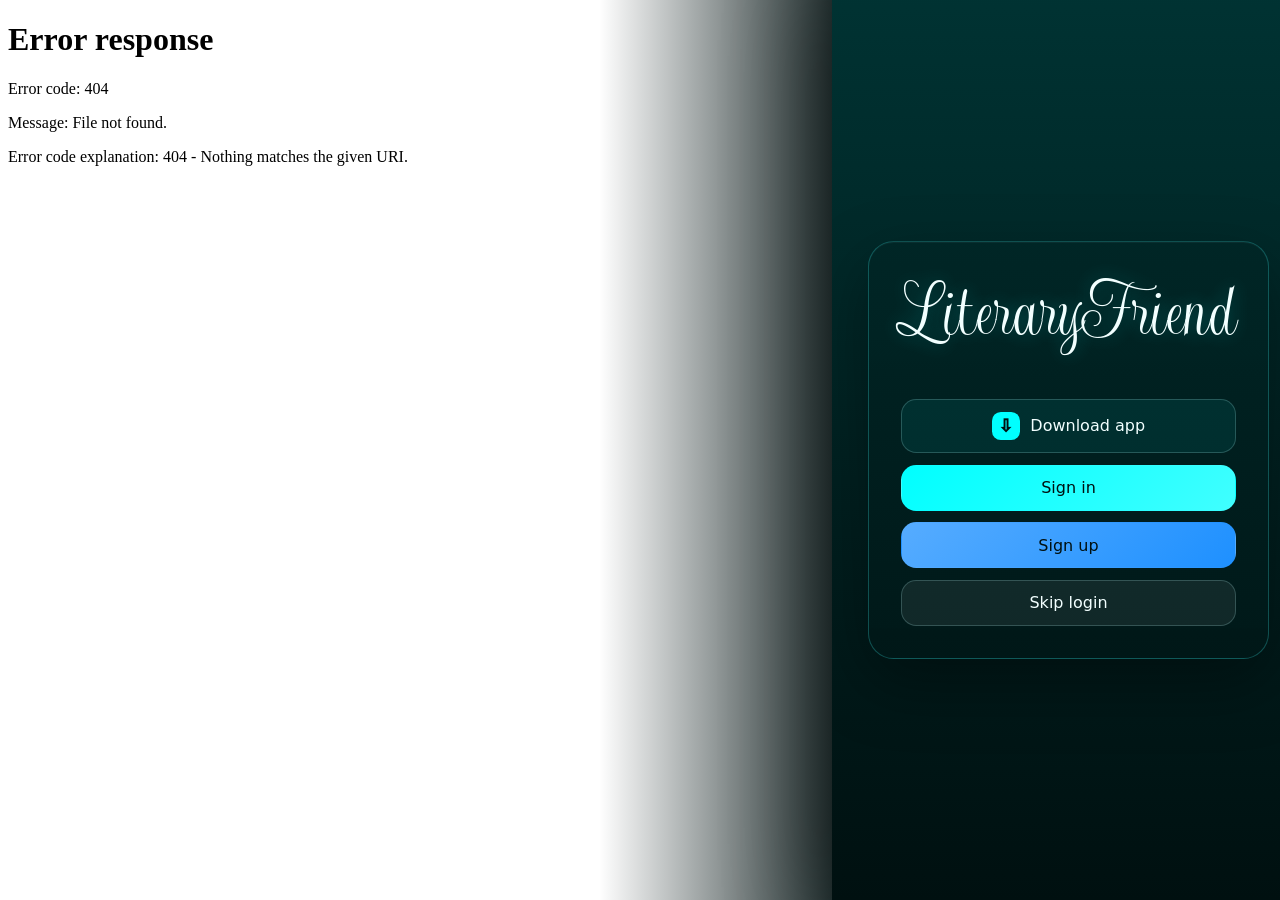
==== commit dffcb5f0: "Add files via upload" ====
--- a/index.html
+++ b/index.html
@@ -9,13 +9,135 @@
   <title>LiteraryFriend — Writing & Book Builder Workspace</title>
   <link rel="icon" type="image/png" sizes="64x64" href="assets/images/icon-64.png">
   <link rel="apple-touch-icon" sizes="180x180" href="assets/images/icon-180.png">
+  <link rel="manifest" href="manifest.webmanifest">
   <link rel="stylesheet" href="css/app.css">
+  <link rel="stylesheet" href="css/login.css">
   <link rel="stylesheet" href="css/accessibility.css">
   <link rel="stylesheet" href="css/print.css" media="print">
   <link rel="stylesheet" href="css/book-studio.css">
   <link rel="stylesheet" href="css/merged.css">
+  <link rel="stylesheet" href="css/connected-features.css">
+  <link rel="stylesheet" href="css/feature-hubs.css">
+  <link rel="stylesheet" href="css/frontend-parity.css">
 </head>
-<body>
+<body class="auth-gated">
+  <section id="loginGate" class="lf-login" aria-label="LiteraryFriend account access">
+    <div class="lf-login__art" aria-label="LiteraryFriend animated story art">
+      <iframe class="lf-login__art-frame" src="assets/LiteraryFriend_aurora_magic_frame.html" title="LiteraryFriend animated magical book artwork" tabindex="-1"></iframe>
+    </div>
+
+    <div class="lf-login__panel-wrap">
+      <div class="lf-login__panel">
+        <header class="lf-login__header">
+          <div class="lf-login__wordmark">LiteraryFriend</div>
+        </header>
+
+        <div id="loginMessage" class="lf-login__message" role="status" aria-live="polite"></div>
+
+        <section class="lf-login__choice" data-login-panel="choice" aria-label="LiteraryFriend access choices">
+          <button id="installLiteraryFriend" class="lf-login__choice-button lf-login__choice-button--install" type="button">
+            <span class="lf-login__choice-icon" aria-hidden="true">⇩</span><span>Download app</span>
+          </button>
+          <button id="openSignIn" class="lf-login__choice-button lf-login__choice-button--primary" type="button" data-login-open="signin">Sign in</button>
+          <button id="openSignUp" class="lf-login__choice-button lf-login__choice-button--secondary" type="button" data-login-open="register">Sign up</button>
+          <button id="skipLiteraryLogin" class="lf-login__choice-button lf-login__choice-button--skip" type="button">Skip login</button>
+        </section>
+
+        <form id="literarySignInForm" class="lf-login__form" data-login-panel="signin" hidden>
+          <div class="lf-login__form-head"><h2>Sign in</h2><button class="lf-login__back" type="button" data-login-back aria-label="Back to access choices">← Back</button></div>
+          <label class="lf-login__field">
+            <span>Email or username</span>
+            <input id="literaryLogin" name="username" type="text" autocomplete="username" autocapitalize="none" spellcheck="false" required>
+          </label>
+          <label class="lf-login__field">
+            <span>Password</span>
+            <span class="lf-login__password">
+              <input id="literaryPassword" name="password" type="password" autocomplete="current-password" required>
+              <button class="lf-login__reveal" type="button" data-reveal="literaryPassword" aria-label="Show password" aria-pressed="false">Show</button>
+            </span>
+          </label>
+          <button class="lf-login__primary" type="submit">Sign in</button>
+          <button id="forgotPasswordBtn" class="lf-login__text-button" type="button">Forgot password?</button>
+          <div class="lf-login__google-area" data-google-for="signin">
+            <div class="lf-login__divider"><span>or</span></div>
+            <div class="googleButtonMount lf-login__google-button" aria-label="Continue with Google"></div>
+            <button class="googleSignInFallback lf-login__google-fallback" type="button"><span class="lf-login__google-mark" aria-hidden="true">G</span><span>Continue with Google</span></button>
+          </div>
+        </form>
+
+        <form id="literaryRegisterForm" class="lf-login__form" data-login-panel="register" hidden>
+          <div class="lf-login__form-head"><h2>Sign up</h2><button class="lf-login__back" type="button" data-login-back aria-label="Back to access choices">← Back</button></div>
+          <label class="lf-login__field">
+            <span>Display name</span>
+            <input id="literaryDisplayName" name="name" type="text" autocomplete="name" maxlength="100" required>
+          </label>
+          <label class="lf-login__field">
+            <span>Username</span>
+            <input id="literaryUsername" name="username" type="text" autocomplete="username" autocapitalize="none" spellcheck="false" minlength="3" maxlength="24" required>
+          </label>
+          <label class="lf-login__field">
+            <span>Email</span>
+            <input id="literaryRegisterEmail" name="email" type="email" autocomplete="email" inputmode="email" autocapitalize="none" spellcheck="false" required>
+          </label>
+          <label class="lf-login__field">
+            <span>Backup phone <small>(optional)</small></span>
+            <input id="literaryRegisterPhone" name="tel" type="tel" autocomplete="tel" inputmode="tel" placeholder="Phone number">
+          </label>
+          <label class="lf-login__field">
+            <span>Password</span>
+            <span class="lf-login__password">
+              <input id="literaryRegisterPassword" name="new-password" type="password" autocomplete="new-password" minlength="10" required>
+              <button class="lf-login__reveal" type="button" data-reveal="literaryRegisterPassword" aria-label="Show password" aria-pressed="false">Show</button>
+            </span>
+          </label>
+          <label class="lf-login__field">
+            <span>Confirm password</span>
+            <span class="lf-login__password">
+              <input id="literaryRegisterConfirm" name="new-password-confirm" type="password" autocomplete="new-password" minlength="10" required>
+              <button class="lf-login__reveal" type="button" data-reveal="literaryRegisterConfirm" aria-label="Show password" aria-pressed="false">Show</button>
+            </span>
+          </label>
+          <button class="lf-login__primary" type="submit">Create account</button>
+          <div class="lf-login__google-area" data-google-for="register">
+            <div class="lf-login__divider"><span>or</span></div>
+            <div class="googleButtonMount lf-login__google-button" aria-label="Continue with Google"></div>
+            <button class="googleSignInFallback lf-login__google-fallback" type="button"><span class="lf-login__google-mark" aria-hidden="true">G</span><span>Continue with Google</span></button>
+          </div>
+        </form>
+
+        <section id="literaryVerifyPanel" class="lf-login__form" data-login-panel="verify" hidden aria-labelledby="verifyHeading">
+          <div class="lf-login__form-head"><h2 id="verifyHeading">Enter verification code</h2><button class="lf-login__back" type="button" data-login-back aria-label="Back to access choices">← Back</button></div>
+          <label class="lf-login__field">
+            <span>Verification code</span>
+            <input id="literaryVerifyCode" name="one-time-code" type="text" inputmode="numeric" autocomplete="one-time-code" pattern="[0-9 ]{6,}" maxlength="10">
+          </label>
+          <button id="literaryVerifyBtn" class="lf-login__primary" type="button">Verify code</button>
+          <button id="literaryVerifyResend" class="lf-login__secondary" type="button" hidden>Send another code</button>
+          <button id="literaryVerifyLater" class="lf-login__text-button" type="button" hidden>Verify later</button>
+        </section>
+
+        <section id="literaryResetPanel" class="lf-login__form" data-login-panel="reset" hidden aria-labelledby="resetHeading">
+          <div class="lf-login__form-head"><h2 id="resetHeading">Forgot password</h2><button class="lf-login__back" type="button" data-login-back-to="signin" aria-label="Back to sign in">← Back</button></div>
+          <label class="lf-login__field">
+            <span>Email or username</span>
+            <input id="literaryResetLogin" name="username" type="text" autocomplete="username" autocapitalize="none" spellcheck="false">
+          </label>
+          <button id="literaryRequestReset" class="lf-login__secondary" type="button">Send reset code</button>
+          <button id="literaryShowRecoveryLogin" class="lf-login__text-button" type="button">Use a recovery code</button>
+          <div id="literaryRecoveryLoginFields" class="lf-login__reset-fields" hidden>
+            <label class="lf-login__field"><span>Recovery code</span><input id="literaryRecoveryCode" name="one-time-code" type="text" autocomplete="one-time-code" maxlength="64"></label>
+            <button id="literaryRecoveryLoginBtn" class="lf-login__primary" type="button">Sign in with recovery code</button>
+          </div>
+          <div id="literaryResetFields" class="lf-login__reset-fields" hidden>
+            <label class="lf-login__field"><span>Reset code</span><input id="literaryResetCode" name="one-time-code" type="text" inputmode="numeric" autocomplete="one-time-code" maxlength="10"></label>
+            <label class="lf-login__field"><span>New password</span><span class="lf-login__password"><input id="literaryResetPassword" name="new-password" type="password" autocomplete="new-password" minlength="10"><button class="lf-login__reveal" type="button" data-reveal="literaryResetPassword" aria-label="Show password" aria-pressed="false">Show</button></span></label>
+            <button id="literaryCompleteReset" class="lf-login__primary" type="button">Reset password</button>
+          </div>
+        </section>
+      </div>
+    </div>
+  </section>
+
   <a class="skip-link" href="#mainContent">Skip to workspace</a>
   <div id="app" class="app-shell" aria-busy="true">
     <header class="topbar" role="banner">
@@ -24,6 +146,7 @@
         <span class="brand-wordmark">LiteraryFriend</span>
         <span class="brand-tagline">accessible writing companion</span>
       </div>
+      <label class="topbar__project"><span>Project</span><select id="projectSwitcher" aria-label="Active project"><option value="">Loading projects…</option></select></label>
       <label class="global-search" for="globalSearch">
         <span class="sr-only">Search everything</span>
         <span aria-hidden="true">⌕</span>
@@ -45,20 +168,25 @@
         <button data-view="manuscript" class="nav-item" type="button"><span aria-hidden="true">✎</span><span>Manuscript</span></button>
         <button data-view="notes" class="nav-item" type="button"><span aria-hidden="true">▧</span><span>Notes & Journal</span></button>
         <button data-view="outline" class="nav-item" type="button"><span aria-hidden="true">☷</span><span>Outline</span></button>
+        <button data-view="intelligence" class="nav-item" type="button"><span aria-hidden="true">◫</span><span>Story Intelligence</span></button>
         <button data-view="characters" class="nav-item" type="button"><span aria-hidden="true">☺</span><span>Characters</span></button>
         <button data-view="world" class="nav-item" type="button"><span aria-hidden="true">◎</span><span>World & Lore</span></button>
         <button data-view="timeline" class="nav-item" type="button"><span aria-hidden="true">⌛</span><span>Timeline</span></button>
         <button data-view="research" class="nav-item" type="button"><span aria-hidden="true">⌕</span><span>Research</span></button>
-        <button data-view="continuity" class="nav-item" type="button"><span aria-hidden="true">⚑</span><span>Continuity</span></button>
+        <button data-view="organizer" class="nav-item" type="button"><span aria-hidden="true">☑</span><span>Organizer</span></button>
+        <button data-view="consolidate" class="nav-item" type="button"><span aria-hidden="true">⇄</span><span>Import & Merge</span></button>
+        <button data-view="continuity" class="nav-item" type="button"><span aria-hidden="true">⚑</span><span>Plot Holes & Continuity</span></button>
         <button data-view="language" class="nav-item" type="button"><span aria-hidden="true">Aa</span><span>Language Lab</span></button>
         <button data-view="revision" class="nav-item" type="button"><span aria-hidden="true">✓</span><span>Revision Lab</span></button>
         <button data-view="bookbuilder" class="nav-item" type="button"><span aria-hidden="true">▣</span><span>Book Builder</span></button>
         <button data-view="artstudio" class="nav-item" type="button"><span aria-hidden="true">◩</span><span>Art Studio</span></button>
+        <button data-view="publish" class="nav-item" type="button"><span aria-hidden="true">↥</span><span>Publish</span></button>
         <button data-view="assistant" class="nav-item" type="button"><span aria-hidden="true">✦</span><span>Literary Assistant</span></button>
-        <button data-view="cloud" class="nav-item" type="button"><span aria-hidden="true">☁</span><span>Cloud & Account</span></button>
+        <button data-view="cloud" class="nav-item" type="button"><span aria-hidden="true">☁</span><span>Account</span></button>
       </nav>
       <div class="sidebar__bottom">
         <button data-view="trash" class="nav-item" type="button"><span aria-hidden="true">♲</span><span>Recently Deleted</span></button>
+        <button data-view="tutorial" class="nav-item" type="button"><span aria-hidden="true">◈</span><span>Tutorial</span></button>
         <button data-view="docs" class="nav-item" type="button"><span aria-hidden="true">?</span><span>Docs & Licenses</span></button>
         <button data-view="settings" class="nav-item" type="button"><span aria-hidden="true">⚙</span><span>Settings</span></button>
         <div id="connectionBadge" class="connection-badge" role="status"><span class="status-dot"></span><span>Local mode</span></div>
@@ -80,11 +208,11 @@
 
   <div id="toastRegion" class="toast-region" role="status" aria-live="polite" aria-atomic="true"></div>
   <div id="dialogRoot"></div>
-  <input id="importInput" type="file" accept=".json,.md,.txt,.html,text/plain,text/markdown,application/json" hidden>
+  <input id="importInput" type="file" accept=".docx,.json,.pdf,.txt,.md,.markdown,.html,.htm,.rtf,.csv,.tsv,.xml,.yaml,.yml,.epub,.mobi,.jpg,.jpeg,.png,.gif,.webp,.svg,.mp3,.wav,.m4a,.ogg,.flac,.mp4,.mov,.webm" multiple hidden>
   <input id="attachmentInput" type="file" multiple hidden>
   <input id="scanInput" type="file" accept="image/*" capture="environment" hidden>
 
-  <noscript><p class="noscript">LiteraryFriend requires JavaScript to run. Your writing files remain local unless you choose to connect the supplied backend.</p></noscript>
+  <noscript><p class="noscript">LiteraryFriend requires JavaScript to run. Your writing files remain local unless you choose to sign in and sync.</p></noscript>
 
   <script src="js/templates-data.js"></script>
   <script src="js/docs-content.js"></script>
@@ -92,13 +220,21 @@
   <script src="js/storage.js"></script>
   <script src="js/api.js"></script>
   <script src="js/security.js"></script>
+  <script src="js/login.js"></script>
   <script src="js/writer-tools.js"></script>
+  <script src="js/import-consolidation.js"></script>
+  <script src="js/story-engine.js"></script>
   <script src="js/editor.js"></script>
   <script src="js/assistant.js"></script>
   <script src="js/accessibility.js"></script>
-  <script src="js/backend-console.js"></script>
   <script src="js/art-studio-embed.js"></script>
   <script src="js/book-studio.js"></script>
+  <script src="js/capability-contract.js"></script>
+  <script src="js/connected-features.js"></script>
+  <script src="js/feature-hubs.js"></script>
+  <script src="js/frontend-parity.js"></script>
+  <script src="js/pwa.js"></script>
   <script src="js/app.js"></script>
+  <script src="js/project-switcher.js"></script>
 </body>
 </html>
--- a/css/login.css
+++ b/css/login.css
@@ -0,0 +1,109 @@
+@import url("https://fonts.googleapis.com/css2?family=Updock&display=swap");
+
+:root{
+  --lf-login-cyan:#00FFFF;
+  --lf-login-cyan-soft:#BFFFFF;
+  --lf-login-cyan-dark:#003333;
+  --lf-login-void:#001010;
+  --lf-login-blue:#1E90FF;
+  --lf-login-green:#32CD32;
+  --lf-login-paper:#F2FFFF;
+  --lf-login-muted:#8ebebe;
+  --lf-login-line:rgba(64,255,255,.24);
+}
+
+html.auth-gated,body.auth-gated{overflow:hidden}
+body.auth-gated #app,body.auth-gated #artStudioDock,body.auth-gated #toastRegion,body.auth-gated #dialogRoot{visibility:hidden}
+body:not(.auth-gated) #loginGate{display:none!important}
+
+.lf-login{
+  position:fixed;inset:0;z-index:99999;display:grid;grid-template-columns:minmax(0,1.3fr) minmax(360px,.7fr);
+  min-height:100dvh;color:var(--lf-login-paper);background:var(--lf-login-void);font-family:Inter,system-ui,-apple-system,BlinkMacSystemFont,"Segoe UI",sans-serif;
+}
+.lf-login *{box-sizing:border-box}
+.lf-login button,.lf-login input{font:inherit}
+
+.lf-login__art{position:relative;min-width:0;overflow:hidden;background:radial-gradient(circle at 50% 48%,rgba(0,255,255,.1),transparent 36%),#001010}
+.lf-login__art::after{content:"";position:absolute;inset:0;pointer-events:none;background:linear-gradient(90deg,transparent 72%,rgba(0,16,16,.86) 100%)}
+.lf-login__art-frame{position:absolute;inset:0;width:100%;height:100%;border:0;background:#001010}
+
+.lf-login__panel-wrap{position:relative;display:grid;place-items:center;overflow:auto;padding:clamp(1rem,3vw,2.25rem);background:linear-gradient(180deg,rgba(0,51,51,.98),rgba(0,16,16,.99));box-shadow:-1.5rem 0 5rem rgba(0,0,0,.32)}
+.lf-login__panel{width:min(31rem,100%);padding:clamp(1.25rem,3vw,2rem);border:1px solid var(--lf-login-line);border-radius:1.6rem;background:linear-gradient(180deg,rgba(0,38,38,.94),rgba(0,24,24,.97));box-shadow:0 1.5rem 4rem rgba(0,0,0,.34),inset 0 1px rgba(255,255,255,.04)}
+.lf-login__utility-row{display:flex;justify-content:flex-end;margin-bottom:.35rem}
+.lf-login__install{display:inline-flex;align-items:center;gap:.5rem;min-height:2.7rem;padding:.55rem .8rem;border:1px solid var(--lf-login-line);border-radius:.9rem;color:var(--lf-login-paper);background:rgba(0,255,255,.06);cursor:pointer;font-weight:800;box-shadow:none}
+.lf-login__install:hover,.lf-login__install:focus-visible{border-color:var(--lf-login-cyan);background:rgba(0,255,255,.12);outline:none}
+.lf-login__install-icon{display:grid;place-items:center;width:1.65rem;height:1.65rem;border-radius:.5rem;color:var(--lf-login-void);background:var(--lf-login-cyan);font-size:1.1rem;font-weight:1000}
+
+.lf-login__header{text-align:center;margin:.1rem 0 1.15rem}
+.lf-login__wordmark{font-family:"Updock",cursive;font-size:clamp(3.3rem,7vw,5.2rem);line-height:.86;color:var(--lf-login-paper);text-shadow:0 0 1.2rem rgba(0,255,255,.28)}
+.lf-login__header p{margin:.75rem auto 0;max-width:34ch;color:var(--lf-login-cyan-soft);line-height:1.45}
+
+.lf-login__tabs{display:grid;grid-template-columns:1fr 1fr;gap:.45rem;padding:.35rem;border:1px solid var(--lf-login-line);border-radius:1rem;background:rgba(0,0,0,.18);margin-bottom:1rem}
+.lf-login__tab{min-height:2.75rem;border:0;border-radius:.72rem;color:var(--lf-login-cyan-soft);background:transparent;cursor:pointer;font-weight:850;box-shadow:none}
+.lf-login__tab.is-active{color:var(--lf-login-void);background:var(--lf-login-cyan)}
+.lf-login__tab:focus-visible{outline:3px solid #40FFFF;outline-offset:2px}
+
+.lf-login__message{min-height:1.45rem;margin:.2rem 0 .6rem;color:var(--lf-login-cyan-soft);font-size:.92rem;line-height:1.4;text-align:center}
+.lf-login__message.is-error{color:#ffd0d0}.lf-login__message.is-success{color:#baffc5}
+
+.lf-login__form{display:grid;gap:.9rem}
+.lf-login__form h2{margin:0;color:var(--lf-login-paper);font-size:1.25rem}.lf-login__helper{margin:.35rem 0 0;color:var(--lf-login-muted);line-height:1.45}
+.lf-login__field{display:grid;gap:.38rem;color:var(--lf-login-paper);font-size:.92rem;font-weight:800}
+.lf-login__field>span:first-child{color:var(--lf-login-cyan-soft)}
+.lf-login__field input{width:100%;min-height:3rem;border:1px solid rgba(191,255,255,.26);border-radius:.85rem;padding:.76rem .85rem;color:var(--lf-login-paper);background:rgba(0,8,8,.68);outline:none;box-shadow:inset 0 1px .2rem rgba(0,0,0,.3)}
+.lf-login__field input:focus{border-color:var(--lf-login-cyan);box-shadow:0 0 0 3px rgba(0,255,255,.15)}
+.lf-login__password{display:grid;grid-template-columns:1fr auto;gap:.45rem;align-items:stretch}
+.lf-login__reveal{min-width:4.4rem;border:1px solid rgba(191,255,255,.26);border-radius:.85rem;padding:0 .75rem;color:var(--lf-login-cyan-soft);background:rgba(0,255,255,.06);cursor:pointer;font-weight:800;box-shadow:none}
+.lf-login__reveal:hover,.lf-login__reveal:focus-visible{border-color:var(--lf-login-cyan);outline:none}
+.lf-login__check{display:grid;grid-template-columns:auto 1fr;gap:.65rem;align-items:start;padding:.8rem;border:1px solid rgba(191,255,255,.14);border-radius:.9rem;background:rgba(0,0,0,.12);cursor:pointer}
+.lf-login__check input{width:1.1rem;height:1.1rem;margin:.16rem 0 0;accent-color:var(--lf-login-cyan)}
+.lf-login__check span{display:grid;gap:.18rem}.lf-login__check strong{font-size:.9rem}.lf-login__check small{color:var(--lf-login-muted);font-size:.78rem;line-height:1.35}
+
+.lf-login__primary,.lf-login__secondary,.lf-login__skip,.lf-login__google-fallback{min-height:3.05rem;border:0;border-radius:.9rem;padding:.75rem 1rem;cursor:pointer;font-weight:900}
+.lf-login__primary{color:var(--lf-login-void);background:linear-gradient(135deg,var(--lf-login-cyan),#40FFFF);box-shadow:0 .7rem 1.6rem rgba(0,255,255,.13)}
+.lf-login__primary:hover,.lf-login__primary:focus-visible{filter:brightness(1.06);outline:3px solid rgba(64,255,255,.38);outline-offset:2px}
+.lf-login__secondary{color:var(--lf-login-void);background:linear-gradient(135deg,#56ACFF,#1E90FF)}
+.lf-login__text-button{justify-self:center;border:0;padding:.2rem .4rem;color:var(--lf-login-cyan-soft);background:transparent;cursor:pointer;text-decoration:underline;text-underline-offset:.2rem;box-shadow:none}
+.lf-login__reset-fields{display:grid;gap:.9rem}
+
+.lf-login__divider{display:grid;grid-template-columns:1fr auto 1fr;gap:.65rem;align-items:center;margin:.95rem 0;color:var(--lf-login-muted);font-size:.8rem}.lf-login__divider::before,.lf-login__divider::after{content:"";height:1px;background:rgba(191,255,255,.14)}
+.lf-login__google-button{display:grid;place-items:center;min-height:2.8rem}.lf-login__google-button:empty{display:none}
+.lf-login__google-fallback{display:flex;align-items:center;justify-content:center;gap:.65rem;width:100%;color:#17211e;background:#fff;box-shadow:none}
+.lf-login__google-mark{font:900 1.05rem/1 Arial,sans-serif;color:#4285f4}
+
+.lf-login__skip-wrap{display:grid;gap:.45rem;margin-top:1rem;padding-top:1rem;border-top:1px solid rgba(191,255,255,.13);text-align:center}
+.lf-login__skip{color:var(--lf-login-paper);background:rgba(255,255,255,.075);border:1px solid rgba(191,255,255,.2);box-shadow:none}
+.lf-login__skip-wrap p{margin:0;color:var(--lf-login-muted);font-size:.78rem;line-height:1.35}
+
+.lf-login button[disabled]{opacity:.56;cursor:wait}
+
+@media(max-width:980px){
+  .lf-login{grid-template-columns:1fr;grid-template-rows:minmax(260px,42vh) minmax(0,1fr);overflow:auto}
+  .lf-login__art{min-height:260px}.lf-login__art::after{background:linear-gradient(180deg,transparent 72%,rgba(0,16,16,.92) 100%)}
+  .lf-login__panel-wrap{overflow:visible;padding-top:.5rem;box-shadow:0 -1.5rem 5rem rgba(0,0,0,.25)}
+}
+@media(max-width:520px){
+  .lf-login{grid-template-rows:minmax(220px,34vh) minmax(0,1fr)}
+  .lf-login__art{min-height:220px}.lf-login__panel-wrap{padding:.5rem}.lf-login__panel{border-radius:1.15rem;padding:1rem}.lf-login__wordmark{font-size:3.7rem}
+}
+@media(prefers-reduced-motion:reduce){.lf-login *{scroll-behavior:auto!important;transition:none!important;animation:none!important}}
+
+/* Access-choice shell: the gate begins with exactly the four user-facing actions. */
+.lf-login__choice{display:grid;gap:.72rem}
+.lf-login__choice-button{display:flex;align-items:center;justify-content:center;gap:.65rem;width:100%;min-height:3.2rem;border:1px solid rgba(191,255,255,.2);border-radius:.95rem;padding:.78rem 1rem;cursor:pointer;font-weight:900;box-shadow:none}
+.lf-login__choice-button--primary{color:var(--lf-login-void);background:linear-gradient(135deg,var(--lf-login-cyan),#40FFFF);border-color:transparent}
+.lf-login__choice-button--secondary{color:var(--lf-login-void);background:linear-gradient(135deg,#56ACFF,#1E90FF);border-color:transparent}
+.lf-login__choice-button--install{color:var(--lf-login-paper);background:rgba(0,255,255,.075)}
+.lf-login__choice-button--skip{color:var(--lf-login-paper);background:rgba(255,255,255,.065)}
+.lf-login__choice-button:hover,.lf-login__choice-button:focus-visible{filter:brightness(1.06);border-color:var(--lf-login-cyan);outline:3px solid rgba(64,255,255,.24);outline-offset:2px}
+.lf-login__choice-icon{display:grid;place-items:center;width:1.75rem;height:1.75rem;border-radius:.55rem;color:var(--lf-login-void);background:var(--lf-login-cyan);font-size:1.1rem;font-weight:1000}
+.lf-login__form-head{display:flex;align-items:center;justify-content:space-between;gap:1rem}
+.lf-login__form-head h2{margin:0}
+.lf-login__back{border:0;background:transparent;color:var(--lf-login-cyan-soft);cursor:pointer;font-weight:850;box-shadow:none;padding:.35rem .2rem}
+.lf-login__back:hover,.lf-login__back:focus-visible{color:var(--lf-login-cyan);outline:2px solid rgba(64,255,255,.35);outline-offset:2px;border-radius:.4rem}
+.lf-login__field small{font-weight:600;color:var(--lf-login-muted)}
+.lf-login__google-area{margin-top:.1rem}
+
+/* Access panels stay completely out of the initial four-action screen until chosen. */
+.lf-login [data-login-panel][hidden],
+.lf-login .lf-login__reset-fields[hidden]{display:none!important;}
--- a/css/book-studio.css
+++ b/css/book-studio.css
@@ -45,7 +45,7 @@
   display:flex;align-items:center;justify-content:space-between;gap:18px;padding:8px 12px;
   background:linear-gradient(#f1ede4 0,#d8d1c3 48%,#b9b09f 49%,#d7d0c2 100%);
   border-bottom:1px solid #4e4a44;box-shadow:inset 0 1px #fff,0 2px 10px rgba(0,0,0,.35);z-index:30
-}.book-studio-feature .brand-lockup{display:flex;align-items:center;gap:10px;min-width:250px}.book-studio-feature .app-icon{width:46px;height:46px;object-fit:contain;filter:drop-shadow(0 1px 1px rgba(0,0,0,.35))}.book-studio-feature .brand-word{font-family: 'Updock','Segoe Script','Brush Script MT',cursive;font-size:35px;line-height:.86;color:#124f61;text-shadow:0 1px #fff;letter-spacing:.2px}.book-studio-feature .product-name{font-size:11px;text-transform:uppercase;letter-spacing:1.7px;color:#5e594f;font-weight:700;margin-top:3px}.book-studio-feature .top-actions{display:flex;align-items:center;gap:7px;flex-wrap:wrap;justify-content:flex-end}.book-studio-feature .autosave-state{font-size:11px;color:#4f574f;background:#ece9df;border:1px solid #8e877a;box-shadow:inset 1px 1px #fff;padding:5px 8px;border-radius:3px}.book-studio-feature .book-workspace{display:grid;grid-template-columns:330px minmax(430px,1fr) 360px;min-height:0;gap:8px;padding:8px;background:rgba(0,0,0,.12)}.book-studio-feature .control-panel,.book-studio-feature .inspector-panel,.book-studio-feature .preview-panel{
+}.book-studio-feature .brand-lockup{display:flex;align-items:center;gap:10px;min-width:250px}.book-studio-feature .app-icon{width:46px;height:46px;object-fit:contain;filter:drop-shadow(0 1px 1px rgba(0,0,0,.35))}.book-studio-feature .brand-word{font-family:Georgia,"Times New Roman",serif;font-size:35px;line-height:.86;color:#124f61;text-shadow:0 1px #fff;letter-spacing:.2px}.book-studio-feature .product-name{font-size:11px;text-transform:uppercase;letter-spacing:1.7px;color:#5e594f;font-weight:700;margin-top:3px}.book-studio-feature .top-actions{display:flex;align-items:center;gap:7px;flex-wrap:wrap;justify-content:flex-end}.book-studio-feature .autosave-state{font-size:11px;color:#4f574f;background:#ece9df;border:1px solid #8e877a;box-shadow:inset 1px 1px #fff;padding:5px 8px;border-radius:3px}.book-studio-feature .book-workspace{display:grid;grid-template-columns:330px minmax(430px,1fr) 360px;min-height:0;gap:8px;padding:8px;background:rgba(0,0,0,.12)}.book-studio-feature .control-panel,.book-studio-feature .inspector-panel,.book-studio-feature .preview-panel{
   min-height:0;border:1px solid #625d54;border-radius:var(--radius);box-shadow:inset 1px 1px #fff,0 3px 12px rgba(0,0,0,.28)
 }.book-studio-feature .control-panel,.book-studio-feature .inspector-panel{background:linear-gradient(90deg,#ddd8cc,#f1eee6 3%,#e9e5db 97%,#c7c0b3);overflow:hidden}.book-studio-feature .control-panel{display:grid;grid-template-rows:auto 1fr}.book-studio-feature .panel-tabs{display:grid;grid-template-columns:repeat(5,1fr);padding:5px 5px 0;background:#bfb7a8;border-bottom:1px solid #7a746a;gap:2px}.book-studio-feature .panel-tab{
   min-width:0;border:1px solid #736d63;border-bottom:0;border-radius:5px 5px 0 0;background:linear-gradient(#ece8de,#c8c0b2);
@@ -56,8 +56,8 @@
 }.book-studio-feature .field input:focus,.book-studio-feature .field select:focus,.book-studio-feature .field textarea:focus,.book-studio-feature select:focus{border-color:#1c7188;box-shadow:0 0 0 2px rgba(29,116,138,.18),inset 1px 1px 2px rgba(0,0,0,.1)}.book-studio-feature input[type=color]{width:100%;height:35px;padding:3px;border:1px solid #756f65;background:#f8f5ec;border-radius:2px}.book-studio-feature input[type=range]{width:100%;accent-color:#1f6f82}.book-studio-feature .two-col{display:grid;grid-template-columns:1fr 1fr;gap:8px}.book-studio-feature .colors-row .field{margin-bottom:7px}.book-studio-feature .check-row{display:flex;align-items:center;gap:7px;font-size:11px;color:#46433e;margin:9px 0 11px;line-height:1.35}.book-studio-feature .check-row input{accent-color:#176479}.book-studio-feature .ui-button,.book-studio-feature .file-button,.book-studio-feature .nav-button,.book-studio-feature .tiny-button{
   border:1px solid #686158;border-right-color:#3f3b35;border-bottom-color:#3f3b35;background:linear-gradient(#f6f3ea,#d2cabd);
   color:#292723;box-shadow:inset 1px 1px #fff,1px 1px 0 rgba(255,255,255,.45);border-radius:3px;font-weight:700;text-shadow:0 1px #fff
-}.book-studio-feature .ui-button{padding:7px 10px;font-size:11px}.book-studio-feature .ui-button:hover,.book-studio-feature .file-button:hover,.book-studio-feature .nav-button:hover,.book-studio-feature .tiny-button:hover{background:linear-gradient(#fffdf7,#ddd5c8)}.book-studio-feature .ui-button:active,.book-studio-feature .file-button:active,.book-studio-feature .nav-button:active,.book-studio-feature .tiny-button:active{box-shadow:inset 1px 1px 2px rgba(0,0,0,.23);transform:translateY(1px)}.book-studio-feature .ui-button.primary{background:linear-gradient(#4f9aad,#1e6a7d);color:white;border-color:#174d5b;text-shadow:0 -1px #154351;box-shadow:inset 1px 1px rgba(255,255,255,.42)}.book-studio-feature .ui-button.primary:hover{background:linear-gradient(#65adbd,#26798d)}.book-studio-feature .ui-button.danger{background:linear-gradient(#bb5a52,#88312d);color:#fff;text-shadow:0 -1px #641f1c;border-color:#662824}.book-studio-feature .ui-button.danger-lite{color:#782d2b}.book-studio-feature .button-stack{display:grid;gap:7px;margin:11px 0}.book-studio-feature .button-grid{display:grid;grid-template-columns:1fr 1fr;gap:7px;margin:8px 0}.book-studio-feature .file-button{display:block;text-align:center;padding:8px 9px;font-size:11px;position:relative;overflow:hidden;margin-bottom:8px}.book-studio-feature .file-button input{position:absolute;inset:0;opacity:0;cursor:pointer;width:100%;height:100%}.book-studio-feature .primary-file{background:linear-gradient(#eeb77f,#bd6e2f);color:#2e1a0f;border-color:#815027;text-shadow:0 1px rgba(255,255,255,.5)}.book-studio-feature .size-readout,.book-studio-feature .backend-chip,.book-studio-feature .cloud-user,.book-studio-feature .info-box,.book-studio-feature .schema-help{
+}.book-studio-feature .ui-button{padding:7px 10px;font-size:11px}.book-studio-feature .ui-button:hover,.book-studio-feature .file-button:hover,.book-studio-feature .nav-button:hover,.book-studio-feature .tiny-button:hover{background:linear-gradient(#fffdf7,#ddd5c8)}.book-studio-feature .ui-button:active,.book-studio-feature .file-button:active,.book-studio-feature .nav-button:active,.book-studio-feature .tiny-button:active{box-shadow:inset 1px 1px 2px rgba(0,0,0,.23);transform:translateY(1px)}.book-studio-feature .ui-button.primary{background:linear-gradient(#4f9aad,#1e6a7d);color:white;border-color:#174d5b;text-shadow:0 -1px #154351;box-shadow:inset 1px 1px rgba(255,255,255,.42)}.book-studio-feature .ui-button.primary:hover{background:linear-gradient(#65adbd,#26798d)}.book-studio-feature .ui-button.danger{background:linear-gradient(#bb5a52,#88312d);color:#fff;text-shadow:0 -1px #641f1c;border-color:#662824}.book-studio-feature .ui-button.danger-lite{color:#782d2b}.book-studio-feature .button-stack{display:grid;gap:7px;margin:11px 0}.book-studio-feature .button-grid{display:grid;grid-template-columns:1fr 1fr;gap:7px;margin:8px 0}.book-studio-feature .file-button{display:block;text-align:center;padding:8px 9px;font-size:11px;position:relative;overflow:hidden;margin-bottom:8px}.book-studio-feature .file-button input{position:absolute;inset:0;opacity:0;cursor:pointer;width:100%;height:100%}.book-studio-feature .primary-file{background:linear-gradient(#eeb77f,#bd6e2f);color:#2e1a0f;border-color:#815027;text-shadow:0 1px rgba(255,255,255,.5)}.book-studio-feature .size-readout,.book-studio-feature .account-chip,.book-studio-feature .cloud-user,.book-studio-feature .info-box,.book-studio-feature .schema-help{
   border:1px solid #9a9387;background:#f6f2e8;box-shadow:inset 1px 1px #fff;border-radius:3px;padding:8px;font-size:11px;line-height:1.4;color:#59544b
-}.book-studio-feature .size-readout{margin:-2px 0 10px}.book-studio-feature .info-box{margin-top:12px;border-left:4px solid #28788b}.book-studio-feature .info-box.compact{margin-top:12px}.book-studio-feature .backend-chip{margin-bottom:8px;font-weight:700}.book-studio-feature .backend-chip.ok{color:#2f662f;border-color:#73906f;background:#edf5e8}.book-studio-feature .backend-chip.error{color:#7c2928;border-color:#a87974;background:#f7e9e7}.book-studio-feature .cloud-user{margin:7px 0;background:#e4edf0;border-color:#7a9298;color:#244f59}.book-studio-feature .panel-rule{border:0;border-top:1px solid #aba397;border-bottom:1px solid #fff;margin:13px 0}.book-studio-feature .page-list-toolbar{display:flex;justify-content:space-between;align-items:center;margin:13px 0 7px;font-size:11px;font-weight:700;color:#5b574f}.book-studio-feature .tiny-button{padding:4px 7px;font-size:10px}.book-studio-feature .page-list{display:grid;gap:5px;max-height:48vh;overflow:auto;padding-right:3px}.book-studio-feature .page-list-item{display:grid;grid-template-columns:28px minmax(0,1fr) 24px 24px;gap:4px;align-items:center;background:#ddd7ca;border:1px solid #9a9286;border-radius:3px;padding:4px;box-shadow:inset 1px 1px rgba(255,255,255,.65)}.book-studio-feature .page-list-item.selected{background:#c5e2e8;border-color:#4a8998}.book-studio-feature .page-number-chip{font-size:10px;text-align:center;color:#625d55}.book-studio-feature .page-select-btn{border:0;background:transparent;padding:5px 4px;text-align:left;white-space:nowrap;overflow:hidden;text-overflow:ellipsis;font-size:11px;color:#302e2a}.book-studio-feature .page-move-btn{width:24px;height:24px;padding:0;border:1px solid #8b8478;background:#eeeae1;border-radius:2px;font-size:12px}.book-studio-feature .preview-panel{display:grid;grid-template-rows:46px 1fr auto auto;overflow:hidden;background:linear-gradient(#25424a,#132d34);border-color:#0a1c21;box-shadow:inset 1px 1px rgba(255,255,255,.09),0 3px 16px rgba(0,0,0,.42)}.book-studio-feature .preview-toolbar{display:flex;align-items:center;justify-content:space-between;gap:12px;padding:7px 11px;background:linear-gradient(#3b5860,#1f3d45);border-bottom:1px solid #071b20;color:#eef5f3;box-shadow:inset 0 1px rgba(255,255,255,.08)}.book-studio-feature .book-meta-preview{min-width:0;display:grid;gap:2px}.book-studio-feature .book-meta-preview strong{font-family:Georgia,"Times New Roman",serif;font-size:13px;white-space:nowrap;overflow:hidden;text-overflow:ellipsis}.book-studio-feature .book-meta-preview span{font-size:10px;color:#b6c8cb}.book-studio-feature .engine-state{font-size:10px;color:#bcd2d6;text-align:right}.book-studio-feature .engine-state.warning{color:#ffd892}.book-studio-feature .engine-state.ok{color:#b9efc1}.book-studio-feature .book-stage{min-height:0;overflow:hidden;position:relative;padding:20px 18px 16px;display:grid;place-items:center;background:
+}.book-studio-feature .size-readout{margin:-2px 0 10px}.book-studio-feature .info-box{margin-top:12px;border-left:4px solid #28788b}.book-studio-feature .info-box.compact{margin-top:12px}.book-studio-feature .account-chip{margin-bottom:8px;font-weight:700}.book-studio-feature .account-chip.ok{color:#2f662f;border-color:#73906f;background:#edf5e8}.book-studio-feature .account-chip.error{color:#7c2928;border-color:#a87974;background:#f7e9e7}.book-studio-feature .cloud-user{margin:7px 0;background:#e4edf0;border-color:#7a9298;color:#244f59}.book-studio-feature .panel-rule{border:0;border-top:1px solid #aba397;border-bottom:1px solid #fff;margin:13px 0}.book-studio-feature .page-list-toolbar{display:flex;justify-content:space-between;align-items:center;margin:13px 0 7px;font-size:11px;font-weight:700;color:#5b574f}.book-studio-feature .tiny-button{padding:4px 7px;font-size:10px}.book-studio-feature .page-list{display:grid;gap:5px;max-height:48vh;overflow:auto;padding-right:3px}.book-studio-feature .page-list-item{display:grid;grid-template-columns:28px minmax(0,1fr) 24px 24px;gap:4px;align-items:center;background:#ddd7ca;border:1px solid #9a9286;border-radius:3px;padding:4px;box-shadow:inset 1px 1px rgba(255,255,255,.65)}.book-studio-feature .page-list-item.selected{background:#c5e2e8;border-color:#4a8998}.book-studio-feature .page-number-chip{font-size:10px;text-align:center;color:#625d55}.book-studio-feature .page-select-btn{border:0;background:transparent;padding:5px 4px;text-align:left;white-space:nowrap;overflow:hidden;text-overflow:ellipsis;font-size:11px;color:#302e2a}.book-studio-feature .page-move-btn{width:24px;height:24px;padding:0;border:1px solid #8b8478;background:#eeeae1;border-radius:2px;font-size:12px}.book-studio-feature .preview-panel{display:grid;grid-template-rows:46px 1fr auto auto;overflow:hidden;background:linear-gradient(#25424a,#132d34);border-color:#0a1c21;box-shadow:inset 1px 1px rgba(255,255,255,.09),0 3px 16px rgba(0,0,0,.42)}.book-studio-feature .preview-toolbar{display:flex;align-items:center;justify-content:space-between;gap:12px;padding:7px 11px;background:linear-gradient(#3b5860,#1f3d45);border-bottom:1px solid #071b20;color:#eef5f3;box-shadow:inset 0 1px rgba(255,255,255,.08)}.book-studio-feature .book-meta-preview{min-width:0;display:grid;gap:2px}.book-studio-feature .book-meta-preview strong{font-family:Georgia,"Times New Roman",serif;font-size:13px;white-space:nowrap;overflow:hidden;text-overflow:ellipsis}.book-studio-feature .book-meta-preview span{font-size:10px;color:#b6c8cb}.book-studio-feature .engine-state{font-size:10px;color:#bcd2d6;text-align:right}.book-studio-feature .engine-state.warning{color:#ffd892}.book-studio-feature .engine-state.ok{color:#b9efc1}.book-studio-feature .book-stage{min-height:0;overflow:hidden;position:relative;padding:20px 18px 16px;display:grid;place-items:center;background:
   radial-gradient(ellipse at center,rgba(106,158,166,.18),transparent 52%),
   repeating-linear-gradient(90deg,rgba(255,255,255,.018) 0 1px,transparent 1px 4px),linear-gradient(#142f36,#0a2026)}.book-studio-feature .stage-surface{width:100%;height:100%;min-height:280px;display:grid;place-items:center;position:relative}.book-studio-feature .stage-surface:after{content:"";position:absolute;left:15%;right:15%;bottom:4%;height:30px;border-radius:50%;background:rgba(0,0,0,.42);filter:blur(17px);pointer-events:none}.book-studio-feature .book-host{width:100%;height:100%;min-height:280px;display:grid;place-items:center;position:relative;z-index:2}.book-studio-feature .book-mount{width:100%;height:100%;display:grid;place-items:center}.book-studio-feature .reader-controls{display:flex;justify-content:center;align-items:center;gap:6px;padding:8px;background:linear-gradient(#d8d1c3,#bdb4a4);border-top:1px solid #625d54;box-shadow:inset 0 1px #fff}.book-studio-feature .nav-button{min-width:42px;height:31px;font-size:16px;padding:0 9px}.book-studio-feature .sound-toggle{font-size:13px}.book-studio-feature .page-position{min-width:150px;text-align:center;font-size:11px;font-weight:700;color:#3d3933;background:#ede9df;border:1px solid #8c8579;box-shadow:inset 1px 1px 2px rgba(0,0,0,.1);padding:7px 10px;border-radius:2px}.book-studio-feature .reader-tip{font-size:10px;color:#c1d0d2;text-align:center;padding:5px 12px 7px;background:#0c2329;border-top:1px solid rgba(255,255,255,.06)}.book-studio-feature .inspector-panel{padding:12px;display:flex;flex-direction:column;overflow:hidden}.book-studio-feature .inspector-heading{display:flex;justify-content:space-between;gap:10px;border-bottom:1px dotted #918a7e;padding-bottom:9px;margin-bottom:11px}.book-studio-feature .selected-page-badge{font-size:10px;font-weight:700;color:#174f5e;background:#d4e6e9;border:1px solid #7fa2aa;padding:4px 6px;border-radius:10px;height:max-content;max-width:100px;white-space:nowrap;overflow:hidden;text-overflow:ellipsis}.book-studio-feature .grow-field{min-height:0;flex:1}.book-studio-feature .grow-field textarea{min-height:260px;height:100%;resize:none;font-family:Consolas,"Courier New",monospace;font-size:11px;line-height:1.38;tab-size:2}.book-studio-feature .inspector-actions{margin-top:8px;grid-template-columns:1fr 1fr}.book-studio-feature .inspector-actions .danger{grid-column:1/-1}.book-studio-feature .schema-help{margin-top:8px}.book-studio-feature .schema-help code{background:#d7d2c6;border:1px solid #b0a89a;padding:1px 3px;border-radius:2px}.book-studio-feature .statusbar{display:flex;justify-content:space-between;align-items:center;gap:10px;padding:0 9px;background:linear-gradient(#d9d3c6,#beb5a6);border-top:1px solid #504c46;color:#4a4741;font-size:10px;box-shadow:inset 0 1px #fff;overflow:hidden}.book-studio-feature .statusbar span{white-space:nowrap;overflow:hidden;text-overflow:ellipsis}/* Pages passed to StPageFlip */.book-studio-feature .book-page{background:var(--page-bg,#f4ecd8);color:var(--page-text,#2a2118);overflow:hidden;box-shadow:inset 0 0 26px rgba(73,49,24,.08);position:relative}.book-studio-feature .book-page:before{content:"";position:absolute;inset:0;pointer-events:none;z-index:0;background:var(--page-pattern,none);opacity:var(--page-pattern-opacity,.35)}.book-studio-feature .book-page.has-texture:after{content:"";position:absolute;inset:0;pointer-events:none;background-image:var(--page-texture);background-size:cover;background-position:center;opacity:.22;mix-blend-mode:multiply;z-index:0}.book-studio-feature .book-page-inner{position:relative;z-index:1;height:100%;padding:var(--page-margin,8%);display:flex;flex-direction:column;overflow:hidden}.book-studio-feature .page-scroll{height:100%;overflow:auto;overscroll-behavior:contain;scrollbar-width:thin;scrollbar-color:rgba(70,50,35,.45) transparent;padding-right:2px}.book-studio-feature .page-scroll::-webkit-scrollbar{width:5px}.book-studio-feature .page-scroll::-webkit-scrollbar-thumb{background:rgba(70,50,35,.35);border-radius:3px}.book-studio-feature .page-running-title{font-size:8px;text-transform:uppercase;letter-spacing:1.4px;opacity:.58;border-bottom:1px solid color-mix(in srgb,var(--page-accent,#7a3a2e) 35%,transparent);padding-bottom:5px;margin-bottom:12px}.book-studio-feature .page-content{font-family:var(--page-font,Georgia,"Times New Roman",serif);font-size:clamp(10px,1.22vw,15px);line-height:1.46}.book-studio-feature .page-content h1,.book-studio-feature .page-content h2,.book-studio-feature .page-content h3{font-family:Georgia,"Times New Roman",serif;color:var(--page-accent,#7a3a2e);line-height:1.08;margin:0 0 .55em}.book-studio-feature .page-content h1{font-size:1.9em}.book-studio-feature .page-content h2{font-size:1.42em;margin-top:1em}.book-studio-feature .page-content h3{font-size:1.14em;margin-top:.9em}.book-studio-feature .page-content p{margin:.4em 0 .85em}.book-studio-feature .page-content blockquote{margin:.8em 0;padding:.65em .85em;border-left:3px solid var(--page-accent,#7a3a2e);background:rgba(255,255,255,.27);font-style:italic}.book-studio-feature .page-content ul,.book-studio-feature .page-content ol{padding-left:1.45em}.book-studio-feature .page-content li{margin:.25em 0}.book-studio-feature .page-content img{max-width:100%;height:auto;display:block;margin:.6em auto;border-radius:2px}.book-studio-feature .page-content hr{border:0;border-top:1px solid color-mix(in srgb,var(--page-accent,#7a3a2e) 45%,transparent);margin:1em 0}.book-studio-feature .page-content table{border-collapse:collapse;width:100%;font-size:.85em}.book-studio-feature .page-content th,.book-studio-feature .page-content td{border:1px solid color-mix(in srgb,var(--page-accent,#7a3a2e) 34%,transparent);padding:.35em .45em;vertical-align:top}.book-studio-feature .page-content th{background:color-mix(in srgb,var(--page-accent,#7a3a2e) 12%,transparent)}.book-studio-feature .callout{border:1px solid color-mix(in srgb,var(--page-accent,#7a3a2e) 42%,transparent);background:rgba(255,255,255,.28);padding:.7em .8em;margin:.8em 0;border-radius:3px}.book-studio-feature .callout-title{font-weight:700;color:var(--page-accent,#7a3a2e);margin-bottom:.25em}.book-studio-feature .record-grid{display:grid;gap:.55em}.book-studio-feature .record-row{border-bottom:1px dotted rgba(70,50,35,.28);padding-bottom:.45em}.book-studio-feature .record-key{display:block;font:700 .72em Tahoma,Verdana,sans-serif;text-transform:uppercase;letter-spacing:.06em;color:var(--page-accent,#7a3a2e);margin-bottom:.18em}.book-studio-feature .record-value{font-size:.94em}.book-studio-feature .record-sub{margin:.35em 0 .15em .75em;padding-left:.65em;border-left:2px solid rgba(80,55,35,.14)}.book-studio-feature .record-json{white-space:pre-wrap;font-family:Consolas,"Courier New",monospace;font-size:.72em;background:rgba(255,255,255,.25);padding:.5em;border-radius:2px}.book-studio-feature .page-number{position:absolute;z-index:2;bottom:2.3%;left:0;right:0;text-align:center;font:10px Tahoma,Verdana,sans-serif;color:color-mix(in srgb,var(--page-text,#2a2118) 62%,transparent)}.book-studio-feature .cover-page{background:#2b1712;color:#f5e4b3;position:relative;overflow:hidden}.book-studio-feature .cover-art{position:absolute;inset:0;background-position:center;background-repeat:no-repeat;background-size:cover}.book-studio-feature .cover-overlay{position:absolute;inset:0;background:#000}.book-studio-feature .cover-text{position:absolute;inset:0;display:flex;flex-direction:column;justify-content:center;align-items:center;text-align:center;padding:10%;z-index:2;text-shadow:0 2px 6px rgba(0,0,0,.8)}.book-studio-feature .cover-text h1{font-family:Georgia,"Times New Roman",serif;font-size:clamp(18px,3vw,38px);line-height:1.05;margin:0 0 .35em;max-width:95%}.book-studio-feature .cover-text .cover-subtitle{font-family:Georgia,"Times New Roman",serif;font-style:italic;font-size:clamp(10px,1.5vw,17px);max-width:86%;margin-bottom:2em}.book-studio-feature .cover-text .cover-author{font:700 clamp(9px,1.2vw,13px) Tahoma,Verdana,sans-serif;text-transform:uppercase;letter-spacing:.16em}.book-studio-feature .cover-badge{position:absolute;bottom:4%;left:6%;right:6%;text-align:center;font:8px Tahoma,Verdana,sans-serif;letter-spacing:.1em;text-transform:uppercase;opacity:.68;z-index:2}.book-studio-feature .back-cover .cover-text{justify-content:flex-end;padding-bottom:16%}.book-studio-feature .back-cover .cover-text h1{font-size:clamp(15px,2vw,24px)}.book-studio-feature .cover-classic .cover-text{border:1px solid rgba(255,230,170,.45);inset:6%}.book-studio-feature .cover-midnight{background:#101923}.book-studio-feature .cover-midnight .cover-text{color:#d7edf1}.book-studio-feature .cover-pulp .cover-text{align-items:flex-start;text-align:left;justify-content:flex-end;background:linear-gradient(transparent 30%,rgba(0,0,0,.72))}.book-studio-feature .cover-pulp .cover-text h1{text-transform:uppercase;font-weight:900;letter-spacing:-.03em}.book-studio-feature .cover-minimal .cover-text{justify-content:flex-end;align-items:flex-start;text-align:left;text-shadow:none}.book-studio-feature .cover-minimal .cover-text h1{background:rgba(255,255,255,.88);color:#202020;padding:.25em .35em}.book-studio-feature .cover-minimal .cover-subtitle,.book-studio-feature .cover-minimal .cover-author{background:rgba(255,255,255,.8);color:#202020;padding:.2em .35em}.book-studio-feature .empty-page-message{height:100%;display:grid;place-items:center;text-align:center;opacity:.55;font-style:italic}.book-studio-feature .image-page{height:100%;display:grid;place-items:center}.book-studio-feature .image-page img{max-width:100%;max-height:100%;object-fit:contain;margin:0}/* Fallback engine if CDN is unavailable */.book-studio-feature .fallback-book{position:relative;width:min(78vw,720px);height:min(74vh,850px);perspective:1700px;display:grid;place-items:center}.book-studio-feature .fallback-page{width:100%;height:100%;box-shadow:0 12px 30px rgba(0,0,0,.45);transform-origin:left center;animation:fallbackIn .55s ease both}.book-studio-feature .fallback-page.turn-left{transform-origin:right center;animation:fallbackBack .55s ease both}@keyframes fallbackIn{from{opacity:.3;transform:rotateY(-38deg) translateX(9%)}to{opacity:1;transform:none}}@keyframes fallbackBack{from{opacity:.3;transform:rotateY(38deg) translateX(-9%)}to{opacity:1;transform:none}}.book-studio-feature.reader-mode .book-workspace{grid-template-columns:1fr;padding:0}.book-studio-feature.reader-mode .control-panel,.book-studio-feature.reader-mode .inspector-panel{display:none}.book-studio-feature.reader-mode .preview-panel{border-radius:0;border-left:0;border-right:0}.book-studio-feature.reader-mode .top-actions .ui-button:not(#readerModeBtn),.book-studio-feature.reader-mode .autosave-state{display:none}@media (max-width:1180px){.book-studio-feature .book-workspace{grid-template-columns:300px minmax(390px,1fr)}.book-studio-feature .inspector-panel{display:none}.book-studio-feature .panel-tabs{grid-template-columns:repeat(5,minmax(0,1fr))}}@media (max-width:820px){.book-studio-feature{overflow:auto}.book-studio-feature .book-app-shell{height:auto;min-height:100%;grid-template-rows:auto auto auto}.book-studio-feature .book-topbar{align-items:flex-start;flex-direction:column}.book-studio-feature .top-actions{justify-content:flex-start}.book-studio-feature .book-workspace{display:flex;flex-direction:column;min-height:0}.book-studio-feature .control-panel{min-height:560px}.book-studio-feature .preview-panel{height:760px}.book-studio-feature .inspector-panel{display:flex;min-height:560px}.book-studio-feature .statusbar{min-height:28px}.book-studio-feature .brand-word{font-size:31px}.book-studio-feature .panel-tabs{position:sticky;top:0;z-index:3}.book-studio-feature .page-list{max-height:260px}.book-studio-feature.reader-mode .preview-panel{height:calc(100vh - 94px)}}@media (prefers-reduced-motion:reduce){.book-studio-feature *,.book-studio-feature *:before,.book-studio-feature *:after{scroll-behavior:auto!important;animation-duration:.001ms!important;transition-duration:.001ms!important}}/* Interactive Book Studio runtime classes */.book-studio-feature .statusbar .error{color:#7e1717;font-weight:700}.book-studio-feature .engine-state.fallback{color:#ffd892}.book-studio-feature .page-list-item{grid-template-columns:minmax(0,1fr) auto}.book-studio-feature .page-list-item .page-select{display:grid;grid-template-columns:28px minmax(0,1fr);gap:5px;align-items:center;border:0;background:transparent;text-align:left;min-width:0;padding:2px;color:inherit}.book-studio-feature .page-list-num{font-size:10px;text-align:center;color:#625d55;font-weight:700}.book-studio-feature .page-list-copy{display:grid;min-width:0;gap:2px}.book-studio-feature .page-list-copy strong{font-size:11px;white-space:nowrap;overflow:hidden;text-overflow:ellipsis}.book-studio-feature .page-list-copy small{font-size:9px;text-transform:uppercase;letter-spacing:.08em;color:#69645c}.book-studio-feature .page-order-buttons{display:flex;gap:3px}.book-studio-feature .tiny-icon{width:24px;height:24px;padding:0;border:1px solid #8b8478;background:#eeeae1;border-radius:2px;font-size:12px;box-shadow:inset 1px 1px #fff}.book-studio-feature .tiny-icon:hover:not(:disabled){background:#fffdf7}.book-studio-feature .content-page{background:var(--page-bg,#f4ecd8);color:var(--page-ink,#2a2118);position:relative;overflow:hidden;box-shadow:inset 0 0 26px rgba(73,49,24,.09)}.book-studio-feature .content-page:before{content:"";position:absolute;inset:0;pointer-events:none;z-index:0;opacity:.35}.book-studio-feature .content-page.pattern-paper:before{background-image:radial-gradient(circle at 25% 20%,rgba(80,55,35,.09) 0 1px,transparent 1.3px),radial-gradient(circle at 75% 70%,rgba(80,55,35,.055) 0 1px,transparent 1.2px);background-size:19px 19px,27px 27px}.book-studio-feature .content-page.pattern-parchment:before{background:radial-gradient(ellipse at 20% 15%,rgba(112,70,29,.12),transparent 34%),radial-gradient(ellipse at 80% 75%,rgba(112,70,29,.1),transparent 35%),repeating-linear-gradient(6deg,rgba(90,50,20,.025) 0 1px,transparent 1px 5px)}.book-studio-feature .content-page.pattern-linen:before{background:repeating-linear-gradient(0deg,rgba(70,60,45,.045) 0 1px,transparent 1px 4px),repeating-linear-gradient(90deg,rgba(70,60,45,.035) 0 1px,transparent 1px 5px)}.book-studio-feature .content-page.pattern-grid:before{background-image:linear-gradient(rgba(58,92,118,.12) 1px,transparent 1px),linear-gradient(90deg,rgba(58,92,118,.12) 1px,transparent 1px);background-size:22px 22px}.book-studio-feature .content-page.pattern-dots:before{background-image:radial-gradient(rgba(70,70,70,.18) 1px,transparent 1px);background-size:15px 15px}.book-studio-feature .page-surface{position:relative;z-index:1;height:100%;padding:var(--page-margin,8%);display:flex;flex-direction:column;overflow:hidden;background-image:var(--page-texture,none);background-size:cover;background-position:center;background-blend-mode:multiply}.book-studio-feature .page-content-scroll{height:100%;overflow:auto;overscroll-behavior:contain;scrollbar-width:thin;scrollbar-color:rgba(70,50,35,.42) transparent;padding-right:3px;font-size:clamp(10px,1.22vw,15px);line-height:1.46}.book-studio-feature .font-serif .page-content-scroll{font-family:Georgia,"Times New Roman",serif}.book-studio-feature .font-sans .page-content-scroll{font-family:Tahoma,Verdana,Arial,sans-serif}.book-studio-feature .font-mono .page-content-scroll{font-family:Consolas,"Courier New",monospace}.book-studio-feature .page-content-scroll h1,.book-studio-feature .page-content-scroll h2,.book-studio-feature .page-content-scroll h3,.book-studio-feature .page-content-scroll h4{font-family:Georgia,"Times New Roman",serif;color:var(--page-accent,#7a3a2e);line-height:1.08;margin:0 0 .55em}.book-studio-feature .page-content-scroll h1{font-size:1.9em}.book-studio-feature .page-content-scroll h2{font-size:1.42em;margin-top:1em}.book-studio-feature .page-content-scroll h3{font-size:1.14em;margin-top:.9em}.book-studio-feature .page-content-scroll h4{font-size:1.02em;margin-top:.8em}.book-studio-feature .page-content-scroll p{margin:.4em 0 .85em}.book-studio-feature .page-content-scroll blockquote{margin:.8em 0;padding:.65em .85em;border-left:3px solid var(--page-accent,#7a3a2e);background:rgba(255,255,255,.27);font-style:italic}.book-studio-feature .page-content-scroll ul,.book-studio-feature .page-content-scroll ol{padding-left:1.45em}.book-studio-feature .page-content-scroll li{margin:.25em 0}.book-studio-feature .page-content-scroll img{max-width:100%;height:auto;display:block;margin:.6em auto;border-radius:2px}.book-studio-feature .page-content-scroll pre{white-space:pre-wrap;overflow-wrap:anywhere;background:rgba(255,255,255,.32);padding:.55em;border-radius:3px;font-size:.76em}.book-studio-feature .page-content-scroll code{font-family:Consolas,"Courier New",monospace}.book-studio-feature .page-content-scroll hr{border:0;border-top:1px solid color-mix(in srgb,var(--page-accent,#7a3a2e) 45%,transparent);margin:1em 0}.book-studio-feature .page-callout{border:1px solid color-mix(in srgb,var(--page-accent,#7a3a2e) 42%,transparent);background:rgba(255,255,255,.3);padding:.7em .8em;margin:.8em 0;border-radius:3px}.book-studio-feature .page-table-wrap{overflow:auto}.book-studio-feature .page-content-scroll table{border-collapse:collapse;width:100%;font-size:.84em}.book-studio-feature .page-content-scroll td,.book-studio-feature .page-content-scroll th{border:1px solid color-mix(in srgb,var(--page-accent,#7a3a2e) 34%,transparent);padding:.35em .45em;vertical-align:top}.book-studio-feature .image-page-figure{margin:.6em 0;text-align:center}.book-studio-feature .image-page-figure img{max-height:62vh;object-fit:contain}.book-studio-feature .image-page-figure figcaption{font-size:.85em;font-style:italic;opacity:.8;margin-top:.4em}.book-studio-feature .blank-page{height:100%;min-height:220px}.book-studio-feature .record-page{font-size:.9em}.book-studio-feature .record-grid{display:grid;gap:.55em;margin:0}.book-studio-feature .record-field{border-bottom:1px dotted rgba(70,50,35,.28);padding-bottom:.45em}.book-studio-feature .record-field dt{font:700 .72em Tahoma,Verdana,sans-serif;text-transform:uppercase;letter-spacing:.06em;color:var(--page-accent,#7a3a2e);margin-bottom:.18em}.book-studio-feature .record-field dd{margin:0;min-width:0}.book-studio-feature .record-list{margin:.25em 0}.book-studio-feature .record-array{display:grid;gap:.6em}.book-studio-feature .record-array-item{border-left:2px solid color-mix(in srgb,var(--page-accent,#7a3a2e) 28%,transparent);padding-left:.6em}.book-studio-feature .record-array-item h3{font-size:1em;margin:.2em 0}.book-studio-feature .record-null{opacity:.55;font-style:italic}.book-studio-feature .json-preview{font-size:.72em}.book-studio-feature .record-overflow{font-size:.8em;font-style:italic;opacity:.7}.book-studio-feature .book-cover-page{background:var(--cover-bg,#362a25);color:var(--cover-text,#fff7e9);position:relative;overflow:hidden}.book-studio-feature .book-cover-page .cover-inner{position:absolute;inset:0;background-color:var(--cover-bg,#362a25);background-image:var(--cover-image,none);background-repeat:no-repeat;background-position:center;background-size:var(--cover-fit,cover);display:flex;align-items:center;justify-content:center;padding:10%}.book-studio-feature .book-cover-page .cover-overlay{position:absolute;inset:0;background:rgba(0,0,0,var(--cover-overlay,.18));z-index:1}.book-studio-feature .book-cover-page .cover-copy{position:relative;z-index:2;text-align:center;text-shadow:0 2px 6px rgba(0,0,0,.72);max-width:92%}.book-studio-feature .book-cover-page .cover-copy h1{font-family:Georgia,"Times New Roman",serif;font-size:clamp(18px,3vw,38px);line-height:1.05;margin:0 0 .35em}.book-studio-feature .book-cover-page .cover-copy p{font-family:Georgia,"Times New Roman",serif;font-style:italic;font-size:clamp(10px,1.5vw,17px);margin:.3em 0 2em}.book-studio-feature .book-cover-page .cover-copy small{font:700 clamp(9px,1.2vw,13px) Tahoma,Verdana,sans-serif;text-transform:uppercase;letter-spacing:.16em}.book-studio-feature .book-cover-page.cover-classic .cover-copy{border:1px solid rgba(255,230,170,.45);padding:9%}.book-studio-feature .book-cover-page.cover-midnight .cover-copy{color:#d7edf1}.book-studio-feature .book-cover-page.cover-retro-pulp .cover-copy{text-align:left;align-self:flex-end;width:100%;background:linear-gradient(transparent,rgba(0,0,0,.58));padding:10% 7% 7%;max-width:none}.book-studio-feature .book-cover-page.cover-retro-pulp .cover-copy h1{text-transform:uppercase;font-weight:900;letter-spacing:-.03em}.book-studio-feature .book-cover-page.cover-minimal .cover-copy{text-shadow:none;text-align:left;align-self:flex-end;background:rgba(255,255,255,.88);color:#202020;padding:5%;max-width:100%;width:100%}.book-studio-feature .back-cover .back-cover-inner{display:flex;flex-direction:column;text-align:center;gap:10px}.book-studio-feature .back-cover-rule{width:38%;height:1px;background:currentColor;opacity:.5}.book-studio-feature .back-cover-inner p{font-family:Georgia,"Times New Roman",serif;font-size:1.2em;margin:0}.book-studio-feature .back-cover-mark{text-transform:uppercase;letter-spacing:.15em;font-size:8px;opacity:.62;margin-top:auto}.book-studio-feature .book-mount .stf__parent{margin:auto!important}.book-studio-feature .book-mount .stf__wrapper{filter:drop-shadow(0 13px 20px rgba(0,0,0,.38))}.book-studio-feature .book-mount>.fallback-page{width:min(78vw,720px);height:min(74vh,850px);max-width:100%;max-height:100%;box-shadow:0 12px 30px rgba(0,0,0,.45)}.book-studio-feature .fallback-page.fallback-turning{transform-origin:left center;animation:fallbackIn .55s ease both}
--- a/css/merged.css
+++ b/css/merged.css
@@ -8,13 +8,17 @@
 .art-studio-host{min-height:620px;height:calc(100dvh - var(--topbar) - var(--creditbar) - 138px);border:1px solid var(--border);border-radius:4px;overflow:hidden;background:#001010;box-shadow:inset 1px 1px rgba(255,255,255,.12),0 6px 22px rgba(0,0,0,.25)}
 .art-studio-host iframe{display:block;width:100%;height:100%;border:0;background:#d8e7e7}.compact-tool-header{margin-bottom:10px}.compact-tool-header .brand-wordmark{font-size:1.45em}
 .docs-layout{display:grid;grid-template-columns:220px minmax(0,1fr);gap:14px;min-height:0}.docs-tabs{display:flex;flex-direction:column;gap:6px;align-self:start;position:sticky;top:0}.docs-tabs button{font:700 12px Tahoma,Verdana,Arial,sans-serif;text-align:left;padding:10px 12px;border:1px solid var(--border);background:var(--surface);color:var(--text);border-radius:3px;cursor:pointer}.docs-tabs button:hover,.docs-tabs button.is-active{background:var(--primary);color:#001010;border-color:#009999}.docs-paper{min-width:0;padding:0!important;overflow:hidden}.docs-filebar{display:flex;align-items:center;justify-content:space-between;gap:12px;padding:9px 12px;border-bottom:1px solid var(--border);background:var(--surface-2)}.docs-paper pre{margin:0;padding:18px;white-space:pre-wrap;overflow-wrap:anywhere;overflow:auto;max-height:calc(100dvh - var(--topbar) - var(--creditbar) - 205px);min-height:420px;font:14px/1.62 ui-monospace,SFMono-Regular,Consolas,"Liberation Mono",monospace;color:var(--text);background:var(--background)}
-.backend-console .brand-wordmark{font-size:1.15em}.backend-json{white-space:pre-wrap;overflow-wrap:anywhere;max-height:420px;overflow:auto}.backend-runner-grid{display:grid;grid-template-columns:220px minmax(0,1fr);gap:12px}.backend-runner-grid .field--wide{grid-column:2}.backend-capability-grid{display:grid;grid-template-columns:repeat(auto-fit,minmax(170px,1fr));gap:8px}.backend-capability{border:1px solid var(--border);background:var(--surface);padding:8px 10px;border-radius:3px}.backend-action-grid{display:grid;grid-template-columns:repeat(auto-fit,minmax(180px,1fr));gap:7px}.backend-action-grid button{text-align:left}.backend-health[data-tone="ok"]{color:var(--success)}.backend-health[data-tone="error"]{color:var(--danger)}
 /* Landscape tablets keep a compact desktop rail instead of becoming a separate mobile UI. */
 @media (min-width:700px) and (max-width:980px) and (orientation:landscape){
   .app-shell{grid-template-columns:86px minmax(0,1fr)!important;grid-template-areas:"top top" "side main" "credit credit"!important}
   .sidebar{position:relative!important;inset:auto!important;width:auto!important;transform:none!important;display:flex!important}.nav-item{justify-content:center!important;padding-inline:7px!important}.nav-item>span:last-child{font-size:9px!important;text-align:center!important}.primary-nav,.sidebar__bottom{padding-inline:5px!important}.connection-badge{font-size:8px!important}.workspace{min-width:0!important}.topbar__menu{display:none!important}
 }
 @media (max-width:699px){
-  :root{--creditbar:44px}.project-credit{font-size:9px;white-space:normal;padding:4px 9px}.art-studio-host{height:calc(100dvh - var(--topbar) - var(--creditbar) - 130px);min-height:480px}.docs-layout{grid-template-columns:1fr}.docs-tabs{position:static;flex-direction:row;overflow-x:auto;padding-bottom:4px}.docs-tabs button{white-space:nowrap}.docs-paper pre{max-height:calc(100dvh - var(--topbar) - var(--creditbar) - 290px);min-height:300px}.backend-runner-grid{grid-template-columns:1fr}.backend-runner-grid .field--wide{grid-column:auto}.assistant-options{align-items:flex-start!important;flex-direction:column}.assistant-options .button{margin-left:0;width:100%}
+  :root{--creditbar:44px}.project-credit{font-size:9px;white-space:normal;padding:4px 9px}.art-studio-host{height:calc(100dvh - var(--topbar) - var(--creditbar) - 130px);min-height:480px}.docs-layout{grid-template-columns:1fr}.docs-tabs{position:static;flex-direction:row;overflow-x:auto;padding-bottom:4px}.docs-tabs button{white-space:nowrap}.docs-paper pre{max-height:calc(100dvh - var(--topbar) - var(--creditbar) - 290px);min-height:300px}.assistant-options{align-items:flex-start!important;flex-direction:column}.assistant-options .button{margin-left:0;width:100%}
 }
 @media (max-height:520px) and (orientation:landscape){.project-credit{font-size:8px}.art-studio-host{min-height:340px}.view-header{margin-bottom:8px!important}}
+
+/* Pass 2: import, consolidation, continuity, account and tutorial */
+.topbar__project{display:flex;align-items:center;gap:.4rem;min-width:0}.topbar__project span{font-size:.72rem;opacity:.75}.topbar__project select{max-width:15rem;min-width:8rem;background:var(--surface-dark,#003333);color:var(--text-on-dark,#F2FFFF);border:1px solid var(--cyan-60,#009999);border-radius:.45rem;padding:.42rem .6rem}
+.drop-workbench{border:2px dashed var(--cyan-60,#009999);border-radius:1rem;padding:1.25rem;text-align:center;min-height:9rem;display:grid;place-items:center;background:color-mix(in srgb,var(--surface-dark,#003333) 82%,transparent)}.drop-workbench.is-dragover{border-color:var(--cyan-100,#00FFFF);box-shadow:0 0 0 3px #00ffff22 inset}.drop-workbench input{display:none}.import-queue,.merge-groups,.tutorial-grid,.recovery-list{display:grid;gap:.75rem}.import-row,.merge-card,.recovery-card{border:1px solid var(--cyan-60,#009999);border-radius:.75rem;padding:.8rem;background:var(--surface-dark,#003333)}.import-row{display:grid;grid-template-columns:minmax(0,1fr) auto;gap:.7rem;align-items:center}.import-row small,.merge-card small{display:block;opacity:.76}.merge-actions,.bulk-replace-row{display:flex;gap:.5rem;flex-wrap:wrap}.bulk-replace-row input{flex:1 1 12rem}.tutorial-grid{grid-template-columns:repeat(auto-fit,minmax(240px,1fr))}.tutorial-card h2{margin-top:0}.tutorial-card ol,.tutorial-card ul{padding-left:1.2rem}.continuity-highlight{background:#40ffff;color:#001010;border:2px solid #1e90ff;border-radius:.2rem;padding:0 .08em}.issue-card__actions{display:flex;gap:.4rem;flex-wrap:wrap}.chapter-page-break{border:0;border-top:2px dashed currentColor;opacity:.2;margin:1.2rem 0}.chapter-title{text-align:center;margin:1.4rem 0 .8rem}.merge-recovered{border-left:3px solid var(--blue-100,#1E90FF);padding-left:.75rem;margin:.8rem 0}.language-rule-grid{display:grid;grid-template-columns:repeat(auto-fit,minmax(260px,1fr));gap:.75rem}.language-rule-grid textarea{min-height:7rem}.language-card details{margin-top:.5rem}.language-card dl{display:grid;grid-template-columns:9rem 1fr;gap:.35rem .75rem}.ai-editor-output{white-space:pre-wrap;line-height:1.6}.lf-internal-only{display:none!important}
+@media(max-width:900px){.topbar__project span{display:none}.topbar__project select{max-width:9rem}.import-row{grid-template-columns:1fr}.language-card dl{grid-template-columns:1fr}}
--- a/css/connected-features.css
+++ b/css/connected-features.css
@@ -0,0 +1 @@
+.connected-feature-zone{margin-top:1rem;display:grid;gap:1rem}.connected-panel{border-top:2px solid var(--accent,#00ffff)}.connected-panel .panel-heading{align-items:center}.connected-list{display:grid;gap:.55rem}.connected-row,.connected-issue{display:flex;align-items:center;justify-content:space-between;gap:1rem;padding:.7rem .8rem;border:1px solid var(--border-color,rgba(127,255,255,.18));border-radius:.55rem;background:var(--surface-2,rgba(0,40,40,.24))}.connected-row>div,.connected-issue>div{min-width:0}.connected-row strong,.connected-row small,.connected-issue strong,.connected-issue small{display:block}.connected-row small,.connected-issue small{opacity:.76;margin-top:.18rem}.connected-issue{align-items:flex-start;flex-direction:column}.connected-issue p{margin:.35rem 0 0}.connected-stats{display:grid;grid-template-columns:repeat(auto-fit,minmax(110px,1fr));gap:.65rem;margin:.6rem 0}.connected-stats>div{padding:.65rem;border:1px solid var(--border-color,rgba(127,255,255,.18));border-radius:.5rem;text-align:center}.connected-stats strong{display:block;font-size:1.35rem}.connected-stats span{display:block;font-size:.78rem;opacity:.75}.connected-editor-grid{display:grid;grid-template-columns:repeat(auto-fit,minmax(140px,1fr));gap:.5rem}.connected-editor-grid button{min-height:2.8rem}.connected-account-grid{display:grid;grid-template-columns:repeat(auto-fit,minmax(210px,1fr));gap:.75rem}.connected-account-grid article{padding:.8rem;border:1px solid var(--border-color,rgba(127,255,255,.18));border-radius:.55rem}.connected-account-grid h3{margin-top:0}.connected-check-list{display:grid;gap:.35rem;max-height:18rem;overflow:auto;margin:.75rem 0}.connected-check-list label{display:flex;gap:.5rem;align-items:center;padding:.5rem;border-radius:.4rem}.connected-json{max-height:55vh;overflow:auto;white-space:pre-wrap;word-break:break-word;padding:.75rem;background:rgba(0,0,0,.18);border-radius:.5rem}.connected-panel details{margin-top:.75rem}.connected-panel details>summary{cursor:pointer;font-weight:700;padding:.45rem 0}.connected-panel .button-row{flex-wrap:wrap}@media(max-width:700px){.connected-row{align-items:flex-start;flex-direction:column}.connected-row>.button-row{width:100%}.connected-account-grid{grid-template-columns:1fr}}
--- a/css/feature-hubs.css
+++ b/css/feature-hubs.css
@@ -0,0 +1,4 @@
+.feature-stats{display:grid;grid-template-columns:repeat(auto-fit,minmax(135px,1fr));gap:10px;margin:12px 0}.feature-stat{display:grid;gap:3px;padding:12px;border:1px solid var(--border);border-radius:8px;background:var(--surface-2)}.feature-stat span,.feature-stat small{font-size:.76rem;color:var(--muted)}.feature-stat strong{font-size:1.35rem}.feature-rows{display:grid;gap:7px}.feature-row{display:grid;gap:3px;padding:10px;border:1px solid var(--border);border-radius:7px;background:var(--surface-2)}.feature-row small{color:var(--muted)}
+.organizer-toolbar{display:grid;grid-template-columns:minmax(180px,1fr) minmax(140px,220px) minmax(140px,220px);gap:10px}.organizer-task{display:grid;grid-template-columns:auto minmax(0,1fr) auto;gap:12px;align-items:start;padding:12px;border:1px solid var(--border);border-radius:9px;background:var(--surface-2)}.organizer-task+.organizer-task{margin-top:8px}.organizer-task.is-overdue{box-shadow:inset 4px 0 0 currentColor}.organizer-task.is-due-soon{outline:1px dashed var(--border-strong)}.organizer-check input{inline-size:20px;block-size:20px}.organizer-task__line{display:flex;gap:8px;align-items:center;flex-wrap:wrap}.organizer-task__body p{margin:.35rem 0}.priority{font-size:.68rem;text-transform:uppercase;letter-spacing:.06em;border:1px solid var(--border);border-radius:999px;padding:2px 6px}.priority--urgent,.priority--high{font-weight:700}
+.intelligence-grid{display:grid;grid-template-columns:repeat(auto-fit,minmax(165px,1fr));gap:10px;margin-bottom:14px}.intelligence-card{text-align:left;display:grid;gap:5px;min-height:112px;padding:14px;border:1px solid var(--border);border-radius:9px;background:var(--surface-1);color:inherit}.intelligence-card:hover{transform:translateY(-1px)}.intelligence-card span{font-size:.78rem;color:var(--muted)}.intelligence-card strong{font-size:1.65rem}.intelligence-card small{color:var(--muted)}.intelligence-columns{display:grid;grid-template-columns:repeat(2,minmax(0,1fr));gap:14px}.matrix-scroll{overflow:auto;max-block-size:56vh;border:1px solid var(--border);border-radius:8px}.thread-matrix{border-collapse:separate;border-spacing:0;min-width:100%;font-size:.74rem}.thread-matrix th,.thread-matrix td{border-right:1px solid var(--border);border-bottom:1px solid var(--border);padding:7px;white-space:nowrap}.thread-matrix thead th{position:sticky;top:0;background:var(--surface-2);z-index:2}.thread-matrix tbody th{position:sticky;left:0;background:var(--surface-1);z-index:1;text-align:left}.thread-matrix td{text-align:center;min-width:70px}.thread-matrix td.is-hit{font-weight:800}.publish-grid{display:grid;grid-template-columns:repeat(auto-fit,minmax(240px,1fr));gap:14px}.publish-card{min-height:190px}.publish-card__icon{font-size:2rem;display:block;margin-bottom:8px}
+@media(max-width:760px){.organizer-toolbar,.intelligence-columns{grid-template-columns:1fr}.organizer-task{grid-template-columns:auto minmax(0,1fr)}.organizer-task>.button-row{grid-column:2}.publish-grid{grid-template-columns:1fr}}
--- a/css/frontend-parity.css
+++ b/css/frontend-parity.css
@@ -0,0 +1 @@
+.parity-panel{margin-top:1rem}.parity-toolbar{display:flex;gap:.55rem;flex-wrap:wrap;margin-bottom:.85rem}.parity-columns{display:grid;grid-template-columns:repeat(2,minmax(0,1fr));gap:1rem}.parity-columns>div{min-width:0}.parity-columns h3{margin:.1rem 0 .65rem}.parity-list{display:grid;gap:.55rem}.parity-row{display:flex;align-items:center;justify-content:space-between;gap:.75rem;padding:.7rem;border:1px solid var(--border,rgba(0,255,255,.18));border-radius:.7rem;background:var(--panel-soft,rgba(0,255,255,.035))}.parity-row>div:first-child{display:grid;gap:.18rem;min-width:0}.parity-row small{color:var(--muted,#7fb9b9);overflow-wrap:anywhere}.parity-current{font-size:.78rem;font-weight:800;opacity:.8}.parity-code-box{padding:1rem;border:1px solid currentColor;border-radius:.7rem;line-height:1.9;letter-spacing:.08em;user-select:all;overflow:auto}.parity-tool-grid{display:grid;grid-template-columns:repeat(auto-fit,minmax(8.5rem,1fr));gap:.45rem}.parity-tool-grid span{padding:.55rem .65rem;border:1px solid var(--border,rgba(0,255,255,.18));border-radius:.6rem;text-align:center;font-weight:700;background:var(--panel-soft,rgba(0,255,255,.035))}@media(max-width:760px){.parity-columns{grid-template-columns:1fr}.parity-row{align-items:flex-start;flex-direction:column}.parity-row .button-row{width:100%}}
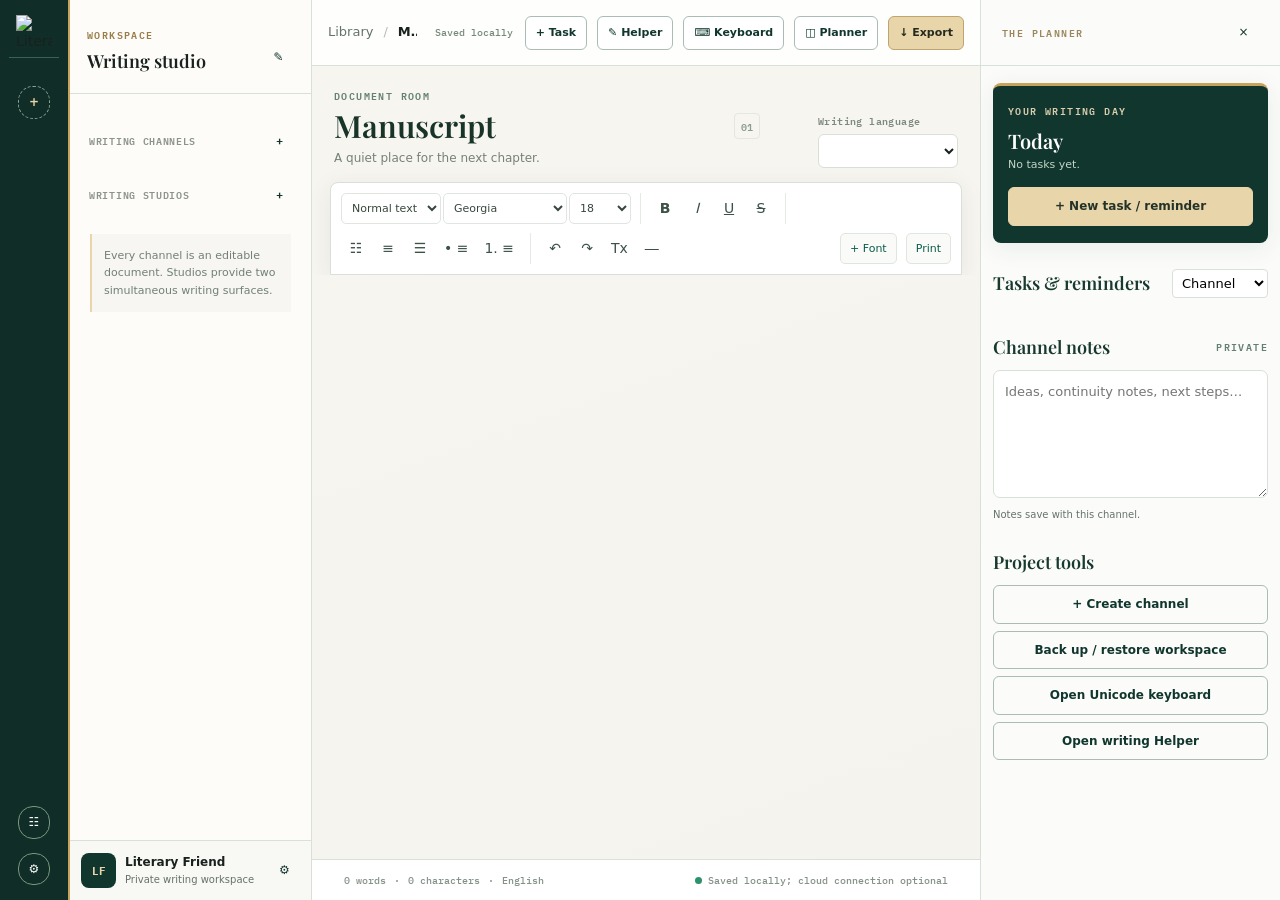
==== commit 4789e445: "Add files via upload" ====
--- a/index.html
+++ b/index.html
@@ -1,240 +1,125 @@
 <!doctype html>
-<html lang="en" data-theme="dark">
+<html lang="en">
 <head>
   <meta charset="utf-8">
   <meta name="viewport" content="width=device-width,initial-scale=1,viewport-fit=cover">
-  <meta name="color-scheme" content="dark light">
-  <meta name="theme-color" content="#001010">
-  <meta name="description" content="LiteraryFriend is a local-first, accessible writing companion for manuscripts, journals, notes, research, outlining, worldbuilding, revision, literary planning, and interactive book building.">
-  <title>LiteraryFriend — Writing & Book Builder Workspace</title>
-  <link rel="icon" type="image/png" sizes="64x64" href="assets/images/icon-64.png">
-  <link rel="apple-touch-icon" sizes="180x180" href="assets/images/icon-180.png">
+  <meta name="theme-color" content="#10362D">
+  <meta name="description" content="Literary Friend: channel-based writing rooms, multi-draft studio, tasks, reminders and movable Unicode keyboard.">
+  <title>Literary Friend — Writing Workspace</title>
   <link rel="manifest" href="manifest.webmanifest">
-  <link rel="stylesheet" href="css/app.css">
-  <link rel="stylesheet" href="css/login.css">
-  <link rel="stylesheet" href="css/accessibility.css">
-  <link rel="stylesheet" href="css/print.css" media="print">
-  <link rel="stylesheet" href="css/book-studio.css">
-  <link rel="stylesheet" href="css/merged.css">
-  <link rel="stylesheet" href="css/connected-features.css">
-  <link rel="stylesheet" href="css/feature-hubs.css">
-  <link rel="stylesheet" href="css/frontend-parity.css">
+  <link rel="icon" href="assets/mark.svg" type="image/svg+xml">
+  <link rel="stylesheet" href="css/luxury-editor.css">
+  <link rel="stylesheet" href="css/keyboard.css">
+  <link rel="stylesheet" href="css/literary-friend.css">
+  <script defer src="script/js/languages.js"></script>
+  <script defer src="script/js/unicode-data.js"></script>
+  <script defer src="script/js/storage.js"></script>
+  <script defer src="script/js/keyboard.js"></script>
+  <script defer src="script/js/app.js"></script>
+  <script defer src="script/js/literary/core.js"></script>
+  <script defer src="script/js/literary/writer-tools.js"></script>
+  <script defer src="script/js/helper/helper-safe.js"></script>
+  <script defer src="script/js/wasm-diagnostics.js"></script>
+  <script defer src="script/js/wasm-preload.js"></script>
+  <script defer src="script/js/resize-panels.js"></script>
+  <script defer src="script/js/literary-friend.js"></script>
+  <script defer src="script/js/backend-bridge.js"></script>
+  <script defer src="script/js/pwa.js"></script>
 </head>
-<body class="auth-gated">
-  <section id="loginGate" class="lf-login" aria-label="LiteraryFriend account access">
-    <div class="lf-login__art" aria-label="LiteraryFriend animated story art">
-      <iframe class="lf-login__art-frame" src="assets/LiteraryFriend_aurora_magic_frame.html" title="LiteraryFriend animated magical book artwork" tabindex="-1"></iframe>
+<body>
+  <div class="app" id="app">
+    <aside class="workspace-rail" aria-label="Workspaces">
+      <div class="rail-head" title="Literary Friend"><img src="assets/mark.svg" width="34" height="34" alt="Literary Friend"></div>
+      <div class="workspace-list" id="workspace-list" aria-label="Project workspaces"></div>
+      <button class="rail-add" id="new-workspace" title="New workspace" aria-label="New workspace">+</button>
+      <div class="rail-spacer"></div>
+      <button class="rail-tool" id="rail-home" title="All tasks" aria-label="All tasks">☷</button>
+      <button class="rail-tool" id="rail-settings" title="Settings and data" aria-label="Settings">⚙</button>
+    </aside>
+
+    <aside class="channels-pane" id="channels-pane" aria-label="Channels">
+      <div class="channels-top"><div class="eyebrow">WORKSPACE</div><div class="workspace-title-row"><h2 id="workspace-title">Writing studio</h2><button class="icon-button subtle" id="rename-workspace" title="Rename workspace" aria-label="Rename workspace">✎</button></div></div>
+      <div class="channels-scroll">
+        <div class="channels-heading"><span>WRITING CHANNELS</span><button id="new-writing" class="plus-small" title="Add a writing channel" aria-label="Add writing channel">+</button></div>
+        <nav id="writing-channels" class="channel-list" aria-label="Writing channels"></nav>
+        <div class="channels-heading"><span>WRITING STUDIOS</span><button id="new-studio" class="plus-small" title="Add a two-pane writing studio" aria-label="Add writing studio">+</button></div>
+        <nav id="studio-channels" class="channel-list" aria-label="Writing studios"></nav>
+        <div class="channel-help">Every channel is an editable document. Studios provide two simultaneous writing surfaces.</div>
+      </div>
+      <div class="sidebar-footer"><span class="avatar">LF</span><span><strong>Literary Friend</strong><small>Private writing workspace</small></span><button class="icon-button subtle" id="sidebar-settings" title="Settings">⚙</button></div>
+    </aside>
+
+    <div class="shell-main">
+      <header class="app-topbar">
+        <div class="topbar-start"><button class="icon-button mobile-menu" id="toggle-sidebar" aria-label="Toggle channels">☰</button><span class="crumb-workspace" id="crumb-workspace">Library</span><span class="crumb-sep">/</span><strong id="crumb-channel">Manuscript</strong><span class="autosave" id="autosave-status" role="status">Saved locally</span></div>
+        <div class="topbar-actions"><button class="btn tiny light" id="top-task">+ Task</button><button class="btn tiny light" id="open-helper" aria-haspopup="dialog">✎ Helper</button><button class="btn tiny light" id="top-keyboard">⌨ Keyboard</button><button class="btn tiny light" id="toggle-inspector" aria-expanded="true">◫ Planner</button><button class="btn tiny gold" id="export-doc">↓ Export</button></div>
+      </header>
+
+      <section class="editor-section" aria-label="Writing workspace">
+        <div class="editor-top">
+          <div class="editor-heading"><div class="eyebrow" id="channel-type">DOCUMENT ROOM</div><div class="title-line"><input id="document-title" class="document-title" aria-label="Document title" maxlength="100" value="Manuscript"><span class="type-mark" id="type-mark">01</span></div><p id="document-subtitle" class="editor-subtitle">A quiet place for the next chapter.</p></div>
+          <div class="language-strip"><label for="language-select">Writing language</label><select id="language-select" aria-label="Writing language"></select></div>
+        </div>
+        <div class="editor-toolbar" id="editor-toolbar" role="toolbar" aria-label="Document formatting">
+          <div class="tool-group"><select id="format-block" title="Paragraph style" aria-label="Paragraph style"><option value="p">Normal text</option><option value="h1">Heading 1</option><option value="h2">Heading 2</option><option value="h3">Heading 3</option><option value="blockquote">Quote</option></select><select id="font-select" title="Document font" aria-label="Document font"><option value="Georgia">Georgia</option><option value="'Playfair Display', Georgia">Playfair Display</option><option value="Arial">Arial</option><option value="'Times New Roman'">Times New Roman</option><option value="'IBM Plex Mono', monospace">IBM Plex Mono</option></select><select id="font-size" title="Base font size" aria-label="Base font size"><option value="14">14</option><option value="16">16</option><option value="18" selected>18</option><option value="20">20</option><option value="24">24</option><option value="28">28</option></select></div>
+          <div class="tool-divider"></div><div class="tool-group"><button class="format-button" data-command="bold" title="Bold (Ctrl+B)"><b>B</b></button><button class="format-button" data-command="italic" title="Italic (Ctrl+I)"><i>I</i></button><button class="format-button" data-command="underline" title="Underline (Ctrl+U)"><u>U</u></button><button class="format-button" data-command="strikeThrough" title="Strikethrough"><s>S</s></button></div>
+          <div class="tool-divider"></div><div class="tool-group"><button class="format-button" data-command="justifyLeft" title="Align left">☷</button><button class="format-button" data-command="justifyCenter" title="Center">≡</button><button class="format-button" data-command="justifyRight" title="Align right">☰</button><button class="format-button" data-command="insertUnorderedList" title="Bulleted list">• ≡</button><button class="format-button" data-command="insertOrderedList" title="Numbered list">1. ≡</button></div>
+          <div class="tool-divider"></div><div class="tool-group"><button class="format-button" data-command="undo" title="Undo (Ctrl+Z)">↶</button><button class="format-button" data-command="redo" title="Redo (Ctrl+Y)">↷</button><button class="format-button" data-command="removeFormat" title="Remove formatting">Tx</button><button class="format-button" id="insert-divider" title="Insert horizontal rule">―</button></div>
+          <div class="tool-grow"></div><button id="upload-font" class="toolbar-text-button" title="Upload a font">+ Font</button><button id="print-doc" class="toolbar-text-button" title="Print document">Print</button>
+        </div>
+        <div class="writing-surface" id="writing-surface"><!-- Rendered from saved state --></div>
+        <footer class="writing-footer"><div><span id="word-count">0 words</span><span class="dot">·</span><span id="character-count">0 characters</span><span class="dot">·</span><span id="current-language">English</span></div><div class="save-indicator"><span class="status-dot"></span><span id="footer-save">Saved locally; cloud connection optional</span></div></footer>
+      </section>
     </div>
 
-    <div class="lf-login__panel-wrap">
-      <div class="lf-login__panel">
-        <header class="lf-login__header">
-          <div class="lf-login__wordmark">LiteraryFriend</div>
-        </header>
+    <aside class="inspector" id="inspector" aria-label="Planner and channel details">
+      <div class="inspector-header"><span class="eyebrow">THE PLANNER</span><button class="icon-button subtle" id="close-inspector" title="Close planner" aria-label="Close planner">×</button></div>
+      <div class="inspector-content"><div class="planner-card planner-date"><div class="eyebrow">YOUR WRITING DAY</div><div class="today-line" id="date-label">Today</div><div class="today-summary" id="task-summary">No tasks yet.</div><button class="btn green full" id="new-task">+ New task / reminder</button></div>
+        <div class="planner-section"><div class="planner-section-title"><h3>Tasks & reminders</h3><select id="task-filter" aria-label="Task filter"><option value="current">Channel</option><option value="workspace">Workspace</option><option value="all">All</option></select></div><div id="task-list" class="tasks"></div></div>
+        <div class="planner-section"><div class="planner-section-title"><h3>Channel notes</h3><span class="eyebrow">PRIVATE</span></div><textarea id="channel-notes" placeholder="Ideas, continuity notes, next steps…" aria-label="Channel notes" rows="5"></textarea><small>Notes save with this channel.</small></div>
+        <div class="planner-section"><div class="planner-section-title"><h3>Project tools</h3></div><div class="tool-stacks"><button class="btn outline full" id="new-channel-shortcut">+ Create channel</button><button class="btn outline full" id="open-backup">Back up / restore workspace</button><button class="btn outline full" id="show-keyboard">Open Unicode keyboard</button><button class="btn outline full" id="inspector-helper">Open writing Helper</button></div></div>
+      </div>
+    </aside>
+  </div>
 
-        <div id="loginMessage" class="lf-login__message" role="status" aria-live="polite"></div>
 
-        <section class="lf-login__choice" data-login-panel="choice" aria-label="LiteraryFriend access choices">
-          <button id="installLiteraryFriend" class="lf-login__choice-button lf-login__choice-button--install" type="button">
-            <span class="lf-login__choice-icon" aria-hidden="true">⇩</span><span>Download app</span>
-          </button>
-          <button id="openSignIn" class="lf-login__choice-button lf-login__choice-button--primary" type="button" data-login-open="signin">Sign in</button>
-          <button id="openSignUp" class="lf-login__choice-button lf-login__choice-button--secondary" type="button" data-login-open="register">Sign up</button>
-          <button id="skipLiteraryLogin" class="lf-login__choice-button lf-login__choice-button--skip" type="button">Skip login</button>
-        </section>
-
-        <form id="literarySignInForm" class="lf-login__form" data-login-panel="signin" hidden>
-          <div class="lf-login__form-head"><h2>Sign in</h2><button class="lf-login__back" type="button" data-login-back aria-label="Back to access choices">← Back</button></div>
-          <label class="lf-login__field">
-            <span>Email or username</span>
-            <input id="literaryLogin" name="username" type="text" autocomplete="username" autocapitalize="none" spellcheck="false" required>
-          </label>
-          <label class="lf-login__field">
-            <span>Password</span>
-            <span class="lf-login__password">
-              <input id="literaryPassword" name="password" type="password" autocomplete="current-password" required>
-              <button class="lf-login__reveal" type="button" data-reveal="literaryPassword" aria-label="Show password" aria-pressed="false">Show</button>
-            </span>
-          </label>
-          <button class="lf-login__primary" type="submit">Sign in</button>
-          <button id="forgotPasswordBtn" class="lf-login__text-button" type="button">Forgot password?</button>
-          <div class="lf-login__google-area" data-google-for="signin">
-            <div class="lf-login__divider"><span>or</span></div>
-            <div class="googleButtonMount lf-login__google-button" aria-label="Continue with Google"></div>
-            <button class="googleSignInFallback lf-login__google-fallback" type="button"><span class="lf-login__google-mark" aria-hidden="true">G</span><span>Continue with Google</span></button>
-          </div>
-        </form>
-
-        <form id="literaryRegisterForm" class="lf-login__form" data-login-panel="register" hidden>
-          <div class="lf-login__form-head"><h2>Sign up</h2><button class="lf-login__back" type="button" data-login-back aria-label="Back to access choices">← Back</button></div>
-          <label class="lf-login__field">
-            <span>Display name</span>
-            <input id="literaryDisplayName" name="name" type="text" autocomplete="name" maxlength="100" required>
-          </label>
-          <label class="lf-login__field">
-            <span>Username</span>
-            <input id="literaryUsername" name="username" type="text" autocomplete="username" autocapitalize="none" spellcheck="false" minlength="3" maxlength="24" required>
-          </label>
-          <label class="lf-login__field">
-            <span>Email</span>
-            <input id="literaryRegisterEmail" name="email" type="email" autocomplete="email" inputmode="email" autocapitalize="none" spellcheck="false" required>
-          </label>
-          <label class="lf-login__field">
-            <span>Backup phone <small>(optional)</small></span>
-            <input id="literaryRegisterPhone" name="tel" type="tel" autocomplete="tel" inputmode="tel" placeholder="Phone number">
-          </label>
-          <label class="lf-login__field">
-            <span>Password</span>
-            <span class="lf-login__password">
-              <input id="literaryRegisterPassword" name="new-password" type="password" autocomplete="new-password" minlength="10" required>
-              <button class="lf-login__reveal" type="button" data-reveal="literaryRegisterPassword" aria-label="Show password" aria-pressed="false">Show</button>
-            </span>
-          </label>
-          <label class="lf-login__field">
-            <span>Confirm password</span>
-            <span class="lf-login__password">
-              <input id="literaryRegisterConfirm" name="new-password-confirm" type="password" autocomplete="new-password" minlength="10" required>
-              <button class="lf-login__reveal" type="button" data-reveal="literaryRegisterConfirm" aria-label="Show password" aria-pressed="false">Show</button>
-            </span>
-          </label>
-          <button class="lf-login__primary" type="submit">Create account</button>
-          <div class="lf-login__google-area" data-google-for="register">
-            <div class="lf-login__divider"><span>or</span></div>
-            <div class="googleButtonMount lf-login__google-button" aria-label="Continue with Google"></div>
-            <button class="googleSignInFallback lf-login__google-fallback" type="button"><span class="lf-login__google-mark" aria-hidden="true">G</span><span>Continue with Google</span></button>
-          </div>
-        </form>
-
-        <section id="literaryVerifyPanel" class="lf-login__form" data-login-panel="verify" hidden aria-labelledby="verifyHeading">
-          <div class="lf-login__form-head"><h2 id="verifyHeading">Enter verification code</h2><button class="lf-login__back" type="button" data-login-back aria-label="Back to access choices">← Back</button></div>
-          <label class="lf-login__field">
-            <span>Verification code</span>
-            <input id="literaryVerifyCode" name="one-time-code" type="text" inputmode="numeric" autocomplete="one-time-code" pattern="[0-9 ]{6,}" maxlength="10">
-          </label>
-          <button id="literaryVerifyBtn" class="lf-login__primary" type="button">Verify code</button>
-          <button id="literaryVerifyResend" class="lf-login__secondary" type="button" hidden>Send another code</button>
-          <button id="literaryVerifyLater" class="lf-login__text-button" type="button" hidden>Verify later</button>
-        </section>
-
-        <section id="literaryResetPanel" class="lf-login__form" data-login-panel="reset" hidden aria-labelledby="resetHeading">
-          <div class="lf-login__form-head"><h2 id="resetHeading">Forgot password</h2><button class="lf-login__back" type="button" data-login-back-to="signin" aria-label="Back to sign in">← Back</button></div>
-          <label class="lf-login__field">
-            <span>Email or username</span>
-            <input id="literaryResetLogin" name="username" type="text" autocomplete="username" autocapitalize="none" spellcheck="false">
-          </label>
-          <button id="literaryRequestReset" class="lf-login__secondary" type="button">Send reset code</button>
-          <button id="literaryShowRecoveryLogin" class="lf-login__text-button" type="button">Use a recovery code</button>
-          <div id="literaryRecoveryLoginFields" class="lf-login__reset-fields" hidden>
-            <label class="lf-login__field"><span>Recovery code</span><input id="literaryRecoveryCode" name="one-time-code" type="text" autocomplete="one-time-code" maxlength="64"></label>
-            <button id="literaryRecoveryLoginBtn" class="lf-login__primary" type="button">Sign in with recovery code</button>
-          </div>
-          <div id="literaryResetFields" class="lf-login__reset-fields" hidden>
-            <label class="lf-login__field"><span>Reset code</span><input id="literaryResetCode" name="one-time-code" type="text" inputmode="numeric" autocomplete="one-time-code" maxlength="10"></label>
-            <label class="lf-login__field"><span>New password</span><span class="lf-login__password"><input id="literaryResetPassword" name="new-password" type="password" autocomplete="new-password" minlength="10"><button class="lf-login__reveal" type="button" data-reveal="literaryResetPassword" aria-label="Show password" aria-pressed="false">Show</button></span></label>
-            <button id="literaryCompleteReset" class="lf-login__primary" type="button">Reset password</button>
-          </div>
-        </section>
-      </div>
+  <section id="helper-window" class="helper-window" role="dialog" aria-label="Literary Friend writing Helper" aria-modal="false" hidden>
+    <header id="helper-handle" class="helper-header"><div class="helper-title"><strong>Literary Friend</strong><small>Writing Helper · offline-first tools</small></div><div class="helper-actions"><button id="helper-collapse" title="Collapse Helper" aria-label="Collapse Helper">−</button><button id="helper-close" title="Close Helper" aria-label="Close Helper">×</button></div></header>
+    <div id="helper-body" class="helper-body">
+      <nav class="helper-tabs" aria-label="Helper tools" role="tablist">
+       <button class="helper-tab active" data-helper-tab="scan" role="tab">Draft scan</button>
+       <button class="helper-tab" data-helper-tab="find" role="tab">Find & replace</button>
+       <button class="helper-tab" data-helper-tab="outline" role="tab">Outline</button>
+       <button class="helper-tab" data-helper-tab="continuity" role="tab">Continuity</button>
+       <button class="helper-tab" data-helper-tab="reference" role="tab">References</button>
+       <button class="helper-tab" data-helper-tab="glyphs" role="tab">Glyph studio</button>
+       <button class="helper-tab" data-helper-tab="book" role="tab">Book layout</button>
+      </nav>
+      <div class="helper-content" id="helper-content" role="tabpanel"></div>
+      <footer class="helper-footer"><span id="helper-summary" role="status">No generated writing. Your words stay yours.</span><span>Drag any side or corner to resize.</span></footer>
     </div>
   </section>
 
-  <a class="skip-link" href="#mainContent">Skip to workspace</a>
-  <div id="app" class="app-shell" aria-busy="true">
-    <header class="topbar" role="banner">
-      <button id="navToggle" class="icon-button topbar__menu" type="button" aria-label="Open workspace menu" aria-expanded="false">☰</button>
-      <div class="brand-lockup" aria-label="LiteraryFriend">
-        <span class="brand-wordmark">LiteraryFriend</span>
-        <span class="brand-tagline">accessible writing companion</span>
-      </div>
-      <label class="topbar__project"><span>Project</span><select id="projectSwitcher" aria-label="Active project"><option value="">Loading projects…</option></select></label>
-      <label class="global-search" for="globalSearch">
-        <span class="sr-only">Search everything</span>
-        <span aria-hidden="true">⌕</span>
-        <input id="globalSearch" type="search" autocomplete="off" placeholder="Search notes, scenes, characters, research…">
-        <kbd>Ctrl K</kbd>
-      </label>
-      <div class="topbar__actions">
-        <button id="quickCaptureBtn" class="button button--secondary" type="button" title="Quick capture (Ctrl+Shift+N)">＋ Capture</button>
-        <button id="syncBtn" class="icon-button" type="button" aria-label="Sync LiteraryFriend" title="Sync">↻</button>
-        <button id="focusBtn" class="icon-button" type="button" aria-label="Toggle focus mode" title="Focus mode">▣</button>
-        <button id="themeBtn" class="icon-button" type="button" aria-label="Toggle light and dark appearance" title="Appearance">◐</button>
-      </div>
-    </header>
+  <div class="toast-region" id="toast-region" role="status" aria-live="polite"></div>
+  <input type="file" id="font-upload-input" hidden accept=".ttf,.otf,.woff,.woff2,font/ttf,font/otf,font/woff,font/woff2" multiple>
+  <input type="file" id="import-input" hidden accept=".json,application/json">
+  <input type="file" id="document-import-input" hidden accept=".txt,.html,.htm,text/plain,text/html">
 
-    <aside id="sidebar" class="sidebar" aria-label="LiteraryFriend workspaces">
-      <nav id="primaryNav" class="primary-nav">
-        <button data-view="home" class="nav-item is-active" type="button"><span aria-hidden="true">⌂</span><span>Home</span></button>
-        <button data-view="projects" class="nav-item" type="button"><span aria-hidden="true">▤</span><span>Projects</span></button>
-        <button data-view="manuscript" class="nav-item" type="button"><span aria-hidden="true">✎</span><span>Manuscript</span></button>
-        <button data-view="notes" class="nav-item" type="button"><span aria-hidden="true">▧</span><span>Notes & Journal</span></button>
-        <button data-view="outline" class="nav-item" type="button"><span aria-hidden="true">☷</span><span>Outline</span></button>
-        <button data-view="intelligence" class="nav-item" type="button"><span aria-hidden="true">◫</span><span>Story Intelligence</span></button>
-        <button data-view="characters" class="nav-item" type="button"><span aria-hidden="true">☺</span><span>Characters</span></button>
-        <button data-view="world" class="nav-item" type="button"><span aria-hidden="true">◎</span><span>World & Lore</span></button>
-        <button data-view="timeline" class="nav-item" type="button"><span aria-hidden="true">⌛</span><span>Timeline</span></button>
-        <button data-view="research" class="nav-item" type="button"><span aria-hidden="true">⌕</span><span>Research</span></button>
-        <button data-view="organizer" class="nav-item" type="button"><span aria-hidden="true">☑</span><span>Organizer</span></button>
-        <button data-view="consolidate" class="nav-item" type="button"><span aria-hidden="true">⇄</span><span>Import & Merge</span></button>
-        <button data-view="continuity" class="nav-item" type="button"><span aria-hidden="true">⚑</span><span>Plot Holes & Continuity</span></button>
-        <button data-view="language" class="nav-item" type="button"><span aria-hidden="true">Aa</span><span>Language Lab</span></button>
-        <button data-view="revision" class="nav-item" type="button"><span aria-hidden="true">✓</span><span>Revision Lab</span></button>
-        <button data-view="bookbuilder" class="nav-item" type="button"><span aria-hidden="true">▣</span><span>Book Builder</span></button>
-        <button data-view="artstudio" class="nav-item" type="button"><span aria-hidden="true">◩</span><span>Art Studio</span></button>
-        <button data-view="publish" class="nav-item" type="button"><span aria-hidden="true">↥</span><span>Publish</span></button>
-        <button data-view="assistant" class="nav-item" type="button"><span aria-hidden="true">✦</span><span>Literary Assistant</span></button>
-        <button data-view="cloud" class="nav-item" type="button"><span aria-hidden="true">☁</span><span>Account</span></button>
-      </nav>
-      <div class="sidebar__bottom">
-        <button data-view="trash" class="nav-item" type="button"><span aria-hidden="true">♲</span><span>Recently Deleted</span></button>
-        <button data-view="tutorial" class="nav-item" type="button"><span aria-hidden="true">◈</span><span>Tutorial</span></button>
-        <button data-view="docs" class="nav-item" type="button"><span aria-hidden="true">?</span><span>Docs & Licenses</span></button>
-        <button data-view="settings" class="nav-item" type="button"><span aria-hidden="true">⚙</span><span>Settings</span></button>
-        <div id="connectionBadge" class="connection-badge" role="status"><span class="status-dot"></span><span>Local mode</span></div>
-      </div>
-    </aside>
+  <dialog id="main-dialog" class="modal" aria-labelledby="dialog-title"><form id="dialog-form" method="dialog"><header><div class="eyebrow" id="dialog-kicker">LITERARY FRIEND</div><h2 id="dialog-title">New item</h2><button type="button" id="dialog-close" class="icon-button subtle" aria-label="Close dialog">×</button></header><div id="dialog-fields" class="dialog-fields"></div><footer class="modal-actions"><button type="button" id="dialog-cancel" class="btn outline">Cancel</button><button type="submit" id="dialog-submit" class="btn green">Create</button></footer></form></dialog>
 
-    <main id="mainContent" class="workspace" tabindex="-1">
-      <div id="viewRoot" class="view-root"></div>
-    </main>
+  <dialog id="settings-dialog" class="modal settings-modal" aria-labelledby="settings-title"><div class="settings-inner"><header><div class="eyebrow">SETTINGS & DATA</div><h2 id="settings-title">Your writing library</h2><button id="settings-close" class="icon-button subtle" aria-label="Close dialog">×</button></header><p>Your work saves locally. Optionally connect your existing Literary Friend account to sync a library snapshot through its configured secure bridge.</p><div class="settings-buttons"><button class="btn green" id="backup-json">↓ Export complete backup</button><button class="btn outline" id="restore-json">↑ Restore backup</button><button class="btn outline" id="import-document">↑ Import text / HTML document</button><button class="btn outline" id="notification-permission">Enable reminder notifications</button></div><h3>Account connection</h3>
+<div class="bridge-box" id="bridge-box">
+  <div id="bridge-status" role="status">Local-only. No account connected.</div>
+  <label>Account email or username <input id="bridge-login" type="text" autocomplete="username" placeholder="Username or email"></label>
+  <label>Password <input id="bridge-password" type="password" autocomplete="current-password" placeholder="Password"></label>
+  <label>Two-factor code (when requested) <input id="bridge-2fa" type="text" inputmode="numeric" autocomplete="one-time-code" placeholder="Code"></label>
+  <div class="bridge-buttons"><button id="bridge-connect" class="btn green">Connect / sign in</button><button id="bridge-verify" class="btn outline">Verify code</button><button id="bridge-push" class="btn outline">Sync local → cloud</button><button id="bridge-pull" class="btn outline">Restore cloud → local</button><button id="bridge-signout" class="btn outline">Disconnect</button></div>
+  <small>Cloud functions require this website's origin to be authorized by the existing backend. Cloud restore replaces the current local library after confirmation. No AI-generation routes are used.</small>
+</div><h3>Uploaded fonts</h3><div id="uploaded-fonts-list">No uploaded fonts.</div><h3>Selected workspace</h3><button class="btn danger" id="delete-workspace">Delete selected workspace</button><p class="fine-print">Reminders are checked while this app is open. Browser notifications require permission and a supported context. Cloud synchronization works only after successful connection to the existing backend bridge.</p></div></dialog>
 
-    <aside id="inspector" class="inspector" aria-label="Inspector" hidden>
-      <div class="inspector__header"><h2>Inspector</h2><button id="closeInspectorBtn" class="icon-button" type="button" aria-label="Close inspector">×</button></div>
-      <div id="inspectorBody" class="inspector__body"></div>
-    </aside>
-
-    <footer class="project-credit" aria-label="Project compilation credit">Project Compiled by William Saville AKA The Transgender T-Rex #TheTransgenderTRex</footer>
-  </div>
-  <div id="artStudioDock" hidden></div>
-
-  <div id="toastRegion" class="toast-region" role="status" aria-live="polite" aria-atomic="true"></div>
-  <div id="dialogRoot"></div>
-  <input id="importInput" type="file" accept=".docx,.json,.pdf,.txt,.md,.markdown,.html,.htm,.rtf,.csv,.tsv,.xml,.yaml,.yml,.epub,.mobi,.jpg,.jpeg,.png,.gif,.webp,.svg,.mp3,.wav,.m4a,.ogg,.flac,.mp4,.mov,.webm" multiple hidden>
-  <input id="attachmentInput" type="file" multiple hidden>
-  <input id="scanInput" type="file" accept="image/*" capture="environment" hidden>
-
-  <noscript><p class="noscript">LiteraryFriend requires JavaScript to run. Your writing files remain local unless you choose to sign in and sync.</p></noscript>
-
-  <script src="js/templates-data.js"></script>
-  <script src="js/docs-content.js"></script>
-  <script src="js/core.js"></script>
-  <script src="js/storage.js"></script>
-  <script src="js/api.js"></script>
-  <script src="js/security.js"></script>
-  <script src="js/login.js"></script>
-  <script src="js/writer-tools.js"></script>
-  <script src="js/import-consolidation.js"></script>
-  <script src="js/story-engine.js"></script>
-  <script src="js/editor.js"></script>
-  <script src="js/assistant.js"></script>
-  <script src="js/accessibility.js"></script>
-  <script src="js/art-studio-embed.js"></script>
-  <script src="js/book-studio.js"></script>
-  <script src="js/capability-contract.js"></script>
-  <script src="js/connected-features.js"></script>
-  <script src="js/feature-hubs.js"></script>
-  <script src="js/frontend-parity.js"></script>
-  <script src="js/pwa.js"></script>
-  <script src="js/app.js"></script>
-  <script src="js/project-switcher.js"></script>
+  <section id="floating-keyboard" class="keyboard-window collapsed" aria-label="Floating on-screen keyboard" aria-hidden="true">
+    <div class="keyboard-header" id="keyboard-handle"><div class="keyboard-brand"><span>⌨</span> Unicode keyboard <small id="keyboard-mode-label">Letters</small></div><div class="keyboard-actions"><button id="keyboard-split" class="keyboard-control" title="Split keyboard" aria-label="Split keyboard">◫</button><button id="keyboard-collapse" class="keyboard-control" title="Collapse keyboard" aria-label="Collapse keyboard">−</button><button id="keyboard-close" class="keyboard-control" title="Close keyboard" aria-label="Close keyboard">×</button></div></div>
+    <div class="keyboard-body" id="keyboard-body"><div class="keyboard-options"><select id="keyboard-language" aria-label="Keyboard language"></select><select id="keyboard-layout" aria-label="Keyboard layout"><option value="letters">Letters</option><option value="extended">Latin Extended</option><option value="combining">Combining marks</option></select><input id="keyboard-search" type="search" placeholder="Find character or U+ code" aria-label="Search Unicode characters" hidden><label class="shift-label"><input id="keyboard-shift" type="checkbox"> Shift</label></div><div id="keyboard-keys" class="keyboard-keys"></div><div class="keyboard-foot"><span id="keyboard-hint">Type into the active writing page.</span><button id="keyboard-nfc" class="keyboard-small" title="Normalize selected text to NFC">NFC</button><span class="resize-hint">↘ resize</span></div></div>
+  </section>
 </body>
 </html>
--- a/css/luxury-editor.css
+++ b/css/luxury-editor.css
@@ -0,0 +1,22 @@
+@import url('https://fonts.googleapis.com/css2?family=Playfair+Display:wght@400;500;600;700&family=IBM+Plex+Mono:wght@400;500;600&display=swap');
+:root{--bg:#f7f5f0;--paper:#fff;--soft:#fbfaf7;--warm:#f7f3e9;--text:#18211d;--muted:#66726b;--green:#0b5d4b;--green-deep:#10362d;--rail:#102e27;--gold:#c7a35b;--pale-gold:#e8d5a9;--line:#d8e0d9;--line-strong:#aabcb5;--shadow:0 5px 24px rgba(11,45,34,.08);--serif:'Playfair Display',Georgia,serif;--mono:'IBM Plex Mono',monospace;--sans:system-ui,-apple-system,'Segoe UI',sans-serif}
+*{box-sizing:border-box}html{background:var(--bg);color-scheme:light}body{margin:0;color:var(--text);font:14px/1.55 var(--sans);background:linear-gradient(145deg,#fbfaf7,#f5f3ee)}button,input,select,textarea{font:inherit}button{cursor:pointer}button:disabled{cursor:not-allowed;opacity:.5}a{color:var(--green)}:focus-visible{outline:3px solid #2f6bff;outline-offset:2px}::selection{background:#f8eac9;color:var(--text)}
+.app{height:100dvh;min-height:560px;display:grid;grid-template-columns:70px 242px minmax(0,1fr) 300px;overflow:hidden}
+.workspace-rail{min-width:0;background:var(--rail);display:flex;align-items:center;flex-direction:column;gap:14px;padding:15px 9px;border-right:2px solid #c7a35b}.rail-head{height:43px;display:grid;place-items:center;width:100%;border-bottom:1px solid #376357;padding-bottom:8px}.rail-head img{width:36px;height:36px}.workspace-list{width:100%;display:grid;gap:10px;justify-items:center;overflow-y:auto}.workspace-pill,.rail-add,.rail-tool{flex:none;display:grid;place-items:center;color:#fff;border:1px solid #7b977f;background:#254d40;border-radius:15px;width:46px;height:46px;font:700 16px var(--sans);transition:background .15s,border-radius .15s}.workspace-pill:hover,.workspace-pill.active{background:#e8d5a9;color:#10362d;border-color:#f2e4c5;border-radius:12px}.workspace-pill.active{box-shadow:inset 4px 0 0 #b68a35}.rail-add{font-size:26px;background:transparent;border:1px dashed #8aa497;color:#e8d5a9}.rail-tool{height:41px;width:42px;background:transparent;font-size:21px}.rail-spacer{flex:1}
+.channels-pane{background:#fdfcf9;min-width:0;border-right:1px solid var(--line);display:flex;flex-direction:column}.channels-top{padding:27px 17px 20px;border-bottom:1px solid var(--line)}.eyebrow{font:600 10px/1.5 var(--mono);letter-spacing:.14em;color:#648073}.channels-top .eyebrow{color:#9a7c48}.workspace-title-row{display:flex;align-items:center;gap:4px}.workspace-title-row h2{font:600 21px/1.2 var(--serif);margin:8px 0 0;overflow:hidden;text-overflow:ellipsis;white-space:nowrap;flex:1}.icon-button,.plus-small{border:0;background:transparent;display:inline-grid;place-items:center;border-radius:6px;color:var(--green-deep);padding:6px;font-size:20px;min-width:31px;min-height:31px}.icon-button:hover,.plus-small:hover{background:#eaf0eb}.channels-scroll{padding:19px 11px;overflow-y:auto;flex:1}.channels-heading{display:flex;justify-content:space-between;align-items:center;margin:12px 8px 5px;font:600 10px var(--mono);color:#8b938b;letter-spacing:.07em}.plus-small{font-size:18px;padding:0;min-height:26px;min-width:26px}.channel-list{display:grid;gap:3px;margin-bottom:19px}.channel-button{display:flex;align-items:center;width:100%;border:1px solid transparent;text-align:left;background:transparent;padding:10px 10px;gap:10px;color:#596960;font-size:13px;border-radius:7px}.channel-button:hover{background:#edf2ee}.channel-button.active{background:#eaf2ec;color:var(--green-deep);border-color:#d0e0d2;font-weight:750}.channel-icon{font:700 18px var(--sans);width:20px;color:#7b9b8e}.channel-button.active .channel-icon{color:var(--green)}.channel-button span.channel-name{overflow:hidden;text-overflow:ellipsis;white-space:nowrap;flex:1}.channel-more{font-size:17px;opacity:.6}.channel-help{margin:20px 9px 0;padding:13px 12px;color:#718077;background:#f7f6f2;border-left:2px solid var(--pale-gold);font-size:11px;line-height:1.6}.sidebar-footer{display:flex;align-items:center;gap:9px;padding:12px 11px;border-top:1px solid var(--line);background:#f8f8f4}.sidebar-footer .avatar{display:grid;place-items:center;background:var(--green-deep);color:var(--pale-gold);font:700 11px var(--mono);width:35px;height:35px;border-radius:8px}.sidebar-footer strong,.sidebar-footer small{display:block}.sidebar-footer strong{font-size:12px}.sidebar-footer small{font-size:10px;color:var(--muted)}.sidebar-footer>.icon-button{margin-left:auto}
+.shell-main{min-width:0;min-height:0;display:flex;flex-direction:column;background:var(--bg)}.app-topbar{height:66px;flex:none;background:rgba(255,255,255,.89);border-bottom:1px solid var(--line);display:flex;align-items:center;justify-content:space-between;gap:12px;padding:0 26px}.topbar-start,.topbar-actions{display:flex;align-items:center;gap:10px;min-width:0}.topbar-start{overflow:hidden;white-space:nowrap;font-size:13px}.topbar-start strong{overflow:hidden;text-overflow:ellipsis}.crumb-workspace{color:var(--muted)}.crumb-sep{color:#b7bdb5}.autosave{font:500 10px var(--mono);color:#76887c;margin-left:8px}.topbar-actions{flex-shrink:0}.btn{display:inline-flex;justify-content:center;align-items:center;gap:7px;border:1px solid var(--line-strong);border-radius:6px;background:var(--paper);color:var(--green-deep);font-weight:650;min-height:38px;padding:9px 13px;text-decoration:none}.btn:hover{background:#eef4ee}.btn.tiny{font-size:11px;min-height:34px;padding:6px 10px}.btn.green{background:var(--green);color:white;border-color:#084438}.btn.green:hover{background:#084837}.btn.gold{background:var(--pale-gold);border-color:#bfa56b;color:#252a1e}.btn.gold:hover{background:#e1c68c}.btn.outline{background:transparent;border-color:var(--line-strong)}.btn.danger{color:#a03738;border-color:#e6b4b5}.btn.full{width:100%}.mobile-menu{display:none}
+.editor-section{min-height:0;display:flex;flex-direction:column;flex:1}.editor-top{padding:22px 38px 14px;display:flex;justify-content:space-between;gap:12px;align-items:end}.editor-heading{min-width:0}.title-line{display:flex;align-items:center;gap:13px}.document-title{display:block;width:min(100%,600px);border:0;outline:0;background:transparent;color:#183328;font:600 clamp(26px,2.4vw,34px)/1.25 var(--serif);padding:4px 0}.document-title:focus{background:#fff;border-bottom:2px solid var(--gold)}.type-mark{border:1px solid #e4e6df;border-radius:4px;color:#8b9c90;font:600 10px var(--mono);padding:3px 6px}.editor-subtitle{margin:0;color:#758177;font-size:12px}.language-strip{display:grid;gap:5px;min-width:140px}.language-strip label{color:#7e897f;font:600 10px var(--mono);letter-spacing:.04em}.language-strip select{background:#fff;border:1px solid var(--line);border-radius:6px;padding:7px;color:var(--text)}
+.editor-toolbar{flex:none;display:flex;align-items:center;gap:9px;flex-wrap:wrap;margin:0 32px;padding:10px;background:#fff;border:1px solid var(--line);border-radius:8px 8px 0 0;box-shadow:var(--shadow)}.tool-group{display:flex;align-items:center;gap:2px}.tool-group select{max-width:155px;padding:7px 6px;border:1px solid #e0e5e1;border-radius:5px;background:#fff;color:#38473d;font-size:11px}.tool-group #font-size{width:62px}.tool-divider{width:1px;align-self:stretch;background:#e5eae5}.format-button{height:29px;min-width:30px;background:transparent;border:1px solid transparent;border-radius:5px;color:#3c5247;font-size:14px}.format-button:hover,.format-button.active{background:#edf3ee;border-color:#d1e2d5}.tool-grow{flex:1}.toolbar-text-button{background:#fafaf8;border:1px solid #dfe6df;border-radius:5px;font-size:11px;min-height:31px;color:var(--green);padding:5px 9px}
+.writing-surface{flex:1;min-height:0;overflow:auto;padding:0 32px 34px;background:linear-gradient(160deg,#f7f5f0,#f5f3ee);scrollbar-color:#b9cbb9 transparent}.paper{background:white;min-height:650px;width:100%;max-width:960px;margin:0 auto;padding:54px clamp(24px,6vw,82px) 92px;border:1px solid #e0e5df;border-top:0;box-shadow:0 10px 25px rgba(27,54,39,.045)}.paper-topline{height:2px;background:linear-gradient(90deg,#c7a35b,transparent);margin:0 0 30px}.paper-meta{font:600 10px var(--mono);color:#a59c88;letter-spacing:.1em;margin-bottom:22px}.rich-editor{min-height:420px;outline:none;white-space:pre-wrap;overflow-wrap:anywhere;word-break:normal;line-height:1.85;color:#222923;direction:ltr}.rich-editor:empty:before{content:attr(data-placeholder);color:#a4afa4;pointer-events:none}.rich-editor:focus{outline:none}.rich-editor h1,.rich-editor h2,.rich-editor h3{font-family:var(--serif);line-height:1.35;color:var(--green-deep);margin:1em 0 .4em}.rich-editor h1{font-size:2em}.rich-editor h2{font-size:1.5em}.rich-editor h3{font-size:1.22em}.rich-editor p{margin:.45em 0}.rich-editor blockquote{border-left:3px solid var(--gold);padding-left:20px;color:#63756b;font-style:italic;margin-left:0}.rich-editor a{color:var(--green)}.rich-editor img{max-width:100%}.writing-footer{flex:none;padding:10px 32px;min-height:41px;background:#fff;border-top:1px solid var(--line);display:flex;justify-content:space-between;align-items:center;gap:12px;color:#859087;font:500 10px var(--mono)}.dot{padding:0 8px}.status-dot{display:inline-block;width:7px;height:7px;margin-right:6px;background:#2b926b;border-radius:50%}
+.studio-surface{display:grid;grid-template-columns:minmax(0,1fr) minmax(0,1fr);gap:16px;align-items:start;padding-top:14px}.studio-pane{background:white;border:1px solid #e0e5df;box-shadow:var(--shadow);min-width:0;min-height:600px;padding:26px clamp(17px,2vw,32px)}.studio-pane header{display:flex;align-items:center;justify-content:space-between;gap:8px;border-bottom:1px solid #e5ebe4;padding-bottom:14px;margin-bottom:25px}.studio-pane header strong{font:600 17px var(--serif);color:var(--green-deep)}.studio-pane .rich-editor{min-height:480px}.studio-pane .eyebrow{color:#a48c56}
+.inspector{background:#fbfcfa;border-left:1px solid var(--line);display:flex;flex-direction:column;min-width:0}.inspector.hidden{display:none}.app:has(.inspector.hidden){grid-template-columns:70px 242px minmax(0,1fr)}.inspector-header{height:66px;flex:none;padding:20px 21px;display:flex;align-items:center;justify-content:space-between;border-bottom:1px solid var(--line)}.inspector-header .eyebrow{color:#9b865d}.inspector-content{padding:19px 18px 50px;overflow-y:auto}.planner-card{background:var(--green-deep);color:white;border-radius:8px;padding:17px 15px;box-shadow:var(--shadow);border-top:3px solid var(--gold)}.planner-card .eyebrow{color:#dbceaf}.today-line{font:600 20px/1.4 var(--serif);margin:9px 0 1px}.today-summary{color:#c1d5c8;font-size:11px;margin-bottom:14px}.planner-card .btn.green{background:#e8d5a9;color:#243328;border-color:#e8d5a9}.planner-section{margin-top:26px}.planner-section-title{display:flex;align-items:center;justify-content:space-between;margin-bottom:11px;gap:7px}.planner-section-title h3{font:600 17px var(--serif);margin:0;color:#18392f}.planner-section-title select{width:96px;font-size:10px;padding:5px;background:#fff;border:1px solid var(--line);border-radius:4px}.tasks{display:grid;gap:9px}.task-item{border:1px solid var(--line);border-radius:7px;background:#fff;display:flex;align-items:flex-start;gap:9px;padding:10px 8px}.task-item input{margin-top:3px;accent-color:var(--green);flex:none}.task-item .task-info{min-width:0;flex:1}.task-item strong{display:block;font-weight:650;font-size:12px;overflow-wrap:anywhere}.task-item.done strong{text-decoration:line-through;color:#87948b}.task-item small{color:#9a8a6f;display:block;font-size:10px;margin-top:3px}.task-item button{border:0;background:transparent;color:#728278;font-size:13px;padding:2px 4px}.tasks-empty{font-size:11px;color:#8b968e;border:1px dashed #d8e2d8;padding:14px;border-radius:7px}.planner-section textarea{resize:vertical;width:100%;min-height:115px;border:1px solid var(--line);border-radius:7px;color:#283a2e;background:#fff;padding:11px;line-height:1.6}.planner-section small{font-size:10px;color:var(--muted)}.tool-stacks{display:grid;gap:7px}.tool-stacks button{font-size:11px}
+.toast-region{position:fixed;z-index:4500;bottom:20px;right:20px;max-width:min(400px,calc(100vw - 40px));display:grid;gap:8px;pointer-events:none}.toast{background:var(--green-deep);color:white;border:1px solid var(--gold);box-shadow:0 12px 40px #0003;padding:12px 16px;border-radius:7px;font-size:12px;animation:toastIn .2s ease-out}@keyframes toastIn{from{transform:translateY(10px);opacity:0}to{transform:none;opacity:1}}
+dialog{max-width:calc(100vw - 24px)}.modal{width:min(465px,calc(100% - 24px));background:#fff;color:var(--text);border:1px solid #b3c6b8;border-radius:10px;box-shadow:0 25px 100px #0a201f55;padding:0}.modal::backdrop{background:rgba(7,27,22,.64);backdrop-filter:blur(3px)}.modal header{padding:22px 24px 16px;border-bottom:1px solid var(--line);position:relative}.modal header h2{font:600 24px var(--serif);margin:5px 0 0}.modal header .icon-button{position:absolute;right:18px;top:19px}.dialog-fields{padding:21px 24px;display:grid;gap:14px}.dialog-fields label{display:grid;gap:5px;font-size:12px;font-weight:650}.dialog-fields input,.dialog-fields select,.dialog-fields textarea{width:100%;border:1px solid var(--line-strong);border-radius:6px;padding:10px;background:#fff;color:var(--text)}.modal-actions{padding:16px 24px 22px;display:flex;justify-content:flex-end;gap:8px}.settings-inner{padding-bottom:23px}.settings-inner>p,.settings-inner>h3,.settings-buttons,.settings-inner>#uploaded-fonts-list,.settings-inner>button{margin-left:24px;margin-right:24px}.settings-inner>p{font-size:12px;color:var(--muted)}.settings-inner h3{font:600 17px var(--serif);margin-top:20px;margin-bottom:6px}.settings-buttons{display:grid;gap:8px}.settings-buttons button{justify-content:flex-start}.settings-inner>#uploaded-fonts-list{font-size:12px;color:var(--muted);display:grid;gap:5px}.settings-inner .fine-print{font-size:11px}.settings-modal{width:min(520px,calc(100% - 24px));max-height:85dvh;overflow:auto}
+@media(max-width:1350px){.app{grid-template-columns:64px 215px minmax(0,1fr) 270px}.app:has(.inspector.hidden){grid-template-columns:64px 215px minmax(0,1fr)}.editor-top{padding-left:22px;padding-right:22px}.editor-toolbar{margin-left:18px;margin-right:18px}.writing-surface{padding-left:18px;padding-right:18px}.app-topbar{padding-left:16px;padding-right:16px}.inspector-content{padding:17px 12px}.tool-group select{max-width:124px}}
+@media(max-width:1080px){.inspector{position:fixed;right:0;top:0;bottom:0;z-index:1000;width:min(330px,100vw);box-shadow:-8px 0 30px #12352922}.app,.app:has(.inspector.hidden){grid-template-columns:60px 220px minmax(0,1fr)}.inspector.hidden{display:none}.topbar-actions .btn{padding:7px}.autosave{display:none}}
+@media(max-width:760px){.app,.app:has(.inspector.hidden){grid-template-columns:54px minmax(0,1fr)}.channels-pane{position:fixed;left:54px;top:0;bottom:0;width:min(270px,calc(100vw - 54px));z-index:900;box-shadow:8px 0 28px #09201522;display:none}.app.show-channels .channels-pane{display:flex}.workspace-rail{padding-left:4px;padding-right:4px}.workspace-pill,.rail-add{width:43px;height:43px}.mobile-menu{display:inline-grid}.app-topbar{height:auto;min-height:56px;padding:8px 10px;gap:5px}.topbar-actions{gap:4px}.topbar-actions .btn{font-size:10px;padding:7px}.crumb-workspace,.crumb-sep{display:none}.editor-top{padding:14px 13px;align-items:start;flex-direction:column;gap:6px}.document-title{font-size:24px}.editor-toolbar{margin:0 8px;gap:4px;padding:6px}.tool-divider{display:none}.tool-group select{max-width:128px}.writing-surface{padding:0 8px 14px}.paper{padding:32px 17px 80px;min-height:550px}.studio-surface{display:block}.studio-pane{min-height:400px;margin-bottom:10px}.studio-pane .rich-editor{min-height:280px}.writing-footer{padding:8px;font-size:9px}.writing-footer .save-indicator{display:none}}
+@media(max-width:430px){.topbar-actions #top-task{display:none}.topbar-actions .btn{font-size:10px;min-height:30px}.tool-group #font-select{max-width:104px}.tool-group select{font-size:10px}.format-button{min-width:27px}.tool-group{flex-wrap:wrap}.editor-toolbar{max-height:155px;overflow:auto}}
+@media print{.workspace-rail,.channels-pane,.inspector,.app-topbar,.editor-top,.editor-toolbar,.writing-footer,.toast-region,.keyboard-window{display:none!important}html,body,.app,.shell-main,.editor-section,.writing-surface,.paper{height:auto!important;display:block!important;width:auto!important;overflow:visible!important;background:#fff!important;box-shadow:none!important;border:none!important;margin:0!important;padding:0!important}.paper{padding:.4in!important}.rich-editor{min-height:0!important}}
+@media(prefers-reduced-motion:reduce){*,*::before,*::after{animation-duration:.01ms!important;transition-duration:.01ms!important;scroll-behavior:auto!important}}
+
+.channel-row .channel-button{min-width:0;flex:1;width:auto}.channel-row .channel-more{flex:none;font-size:18px;min-width:26px;padding:2px;opacity:.65}.channel-row .channel-more:hover{opacity:1}
--- a/css/keyboard.css
+++ b/css/keyboard.css
@@ -0,0 +1 @@
+.keyboard-window{position:fixed;left:max(5%,80px);top:calc(100dvh - 400px);width:min(840px,90vw);height:305px;min-width:280px;min-height:46px;max-width:calc(100vw - 8px);max-height:calc(100dvh - 8px);display:flex;flex-direction:column;background:#fffefa;border:2px solid #c7a35b;border-radius:9px;box-shadow:0 18px 65px #12251f55;z-index:3000;overflow:hidden;resize:both;color:#183328}.keyboard-window[aria-hidden="true"]{display:none}.keyboard-window.collapsed{height:46px!important;min-height:46px;resize:none}.keyboard-header{background:#10362d;flex:none;height:44px;display:flex;align-items:center;justify-content:space-between;gap:8px;color:#f8f6f0;padding:3px 9px;cursor:grab;touch-action:none;user-select:none}.keyboard-header:active{cursor:grabbing}.keyboard-brand{font:650 12px var(--sans);display:flex;align-items:center;gap:8px}.keyboard-brand>span{color:#ecd4a1;font-size:18px}.keyboard-brand small{font:500 10px var(--mono);color:#d6cfbd}.keyboard-actions{display:flex;gap:4px}.keyboard-control{color:#fff;background:#244f40;border:1px solid #456858;min-width:29px;height:28px;border-radius:5px;font-size:17px;line-height:1}.keyboard-control:hover{background:#43735b}.keyboard-body{flex:1;min-height:0;display:flex;flex-direction:column;padding:8px 9px;gap:7px}.keyboard-window.collapsed .keyboard-body{display:none}.keyboard-options{display:flex;gap:6px;align-items:center;flex:none;min-width:0;flex-wrap:wrap}.keyboard-options select,.keyboard-options input[type="search"]{border:1px solid #becbbc;padding:5px 7px;border-radius:5px;background:#fff;font-size:11px;color:#243d30;max-width:165px}.keyboard-options input[type="search"]{flex:1;max-width:none;min-width:105px}.shift-label{display:flex;align-items:center;gap:3px;font:600 11px var(--mono);color:#4b5b4f}.shift-label input{accent-color:#0b5d4b}.keyboard-keys{display:flex;flex-direction:column;gap:5px;flex:1;min-height:0;overflow:auto;scrollbar-color:#c7a35b #fff;padding:1px}.keyboard-row{display:flex;gap:5px;justify-content:center;min-width:max-content}.keyboard-key{flex:1;min-width:25px;max-width:84px;min-height:36px;border:1px solid #b8cbbc;border-bottom:3px solid #b8cbbc;border-radius:5px;background:#fdfdfa;color:#122e24;font-size:15px;touch-action:manipulation}.keyboard-key:hover{background:#f2ead7;border-color:#c7a35b}.keyboard-key:active{border-bottom-width:1px;transform:translateY(2px)}.keyboard-key.special{background:#e4eddf;font-size:12px;font-weight:650}.keyboard-key.space{flex:5;max-width:none}.keyboard-foot{display:flex;justify-content:space-between;gap:10px;align-items:center;font:10px var(--mono);color:#839187;flex:none}.keyboard-small{border:1px solid #c6cfc6;border-radius:3px;background:#e9eee7;color:#193f2e;font:10px var(--mono);padding:2px 6px}.resize-hint{margin-left:auto}.keyboard-window.split .keyboard-keys{display:grid;grid-template-columns:minmax(0,1fr) minmax(0,1fr);gap:18px}.keyboard-window.split .keyboard-half{display:flex;flex-direction:column;gap:5px;justify-content:center;min-width:0;overflow:auto;border-right:1px dashed #c7a35b;padding-right:6px}.keyboard-window.split .keyboard-half:last-child{border-right:0;padding-right:0}.keyboard-window.split .keyboard-row{min-width:0;flex-wrap:nowrap;justify-content:stretch}.keyboard-window.split .keyboard-key{min-width:0;flex:1}.keyboard-window.extended .keyboard-keys{display:grid;grid-template-columns:repeat(auto-fill,minmax(42px,1fr));gap:4px;align-content:start}.keyboard-window.extended .keyboard-key{max-width:none;min-height:39px}.keyboard-window.extended.split .keyboard-keys{display:grid;grid-template-columns:repeat(2,minmax(0,1fr));gap:8px}.keyboard-window.extended .unicode-half{display:grid;grid-template-columns:repeat(auto-fill,minmax(33px,1fr));align-content:start;gap:4px;overflow:auto}.keyboard-key[title]{position:relative}@media(max-width:600px){.keyboard-window{left:4px;top:auto;bottom:8px;width:calc(100vw - 8px);height:280px}.keyboard-options select{max-width:125px}.keyboard-key{min-width:18px;min-height:33px;font-size:13px}.keyboard-row{gap:3px}.keyboard-window.split .keyboard-keys{gap:7px}}
--- a/css/literary-friend.css
+++ b/css/literary-friend.css
@@ -0,0 +1,39 @@
+/* Literary Friend — Luxury Editor base retained; scalable desktop/tablet/mobile panes. */
+.app{--rail-w:70px;--channels-w:242px;--inspector-w:300px;grid-template-columns:var(--rail-w) minmax(130px,var(--channels-w)) minmax(0,1fr) minmax(145px,var(--inspector-w))!important}
+.app:has(.inspector.hidden){grid-template-columns:var(--rail-w) minmax(130px,var(--channels-w)) minmax(0,1fr)!important}
+.workspace-rail,.channels-pane,.inspector,.keyboard-window,.helper-window,.modal,.studio-pane{container-type:inline-size;--resize-scale:1;}
+.channels-pane,.inspector{overflow:auto;position:relative}
+.channels-pane button,.inspector button,.keyboard-window button,.helper-window button,.modal button{font-size:clamp(10px,calc(12px * var(--resize-scale)),24px);min-height:clamp(24px,calc(30px * var(--resize-scale)),56px)}
+.channels-pane :is(input,select,textarea),.inspector :is(input,select,textarea),.helper-window :is(input,select,textarea){font-size:clamp(11px,calc(13px * var(--resize-scale)),25px);max-width:100%}
+.channels-pane .workspace-title-row h2,.inspector .planner-section-title h3{font-size:clamp(13px,calc(18px * var(--resize-scale)),35px)}
+.inspector-content,.channels-scroll,.helper-body{font-size:clamp(11px,calc(13px * var(--resize-scale)),25px)}
+.ui-resize-grip{position:absolute;z-index:30;touch-action:none;background:transparent}
+.ui-resize-grip[data-dir='e'],.ui-resize-grip[data-dir='w']{top:11%;bottom:11%;width:12px;cursor:ew-resize}
+.ui-resize-grip[data-dir='n'],.ui-resize-grip[data-dir='s']{left:11%;right:11%;height:12px;cursor:ns-resize}
+.ui-resize-grip[data-dir='e']{right:0}.ui-resize-grip[data-dir='w']{left:0}.ui-resize-grip[data-dir='n']{top:0}.ui-resize-grip[data-dir='s']{bottom:0}
+.ui-resize-grip[data-dir='se'],.ui-resize-grip[data-dir='sw'],.ui-resize-grip[data-dir='ne'],.ui-resize-grip[data-dir='nw']{width:17px;height:17px}
+.ui-resize-grip[data-dir='se']{right:0;bottom:0;cursor:nwse-resize}.ui-resize-grip[data-dir='nw']{left:0;top:0;cursor:nwse-resize}
+.ui-resize-grip[data-dir='sw']{left:0;bottom:0;cursor:nesw-resize}.ui-resize-grip[data-dir='ne']{right:0;top:0;cursor:nesw-resize}
+.ui-resize-grip[data-dir='se']::after{content:'';position:absolute;right:2px;bottom:2px;border-right:2px solid #c2a15e;border-bottom:2px solid #c2a15e;width:9px;height:9px}
+.ui-resize-grip:focus-visible{background:rgba(38,99,73,.15);outline:2px solid #2f6bff}
+.helper-window{position:fixed;z-index:2700;left:max(12px,calc(100vw - 530px));top:90px;width:min(500px,calc(100vw - 20px));height:min(640px,calc(100dvh - 100px));min-width:min(320px,100vw);min-height:48px;max-width:100vw;max-height:100dvh;display:flex;flex-direction:column;overflow:hidden;background:#fcfbf7;border:1px solid #a9bba8;border-top:3px solid var(--gold);box-shadow:0 25px 80px #081a1740;border-radius:12px;color:var(--text)}
+.helper-window[hidden]{display:none!important}.helper-window.is-collapsed{height:48px!important}.helper-window.is-collapsed .helper-body{display:none}
+.helper-header{flex:none;min-height:47px;background:#10362d;color:#fff;display:flex;align-items:center;justify-content:space-between;gap:8px;padding:7px 11px;cursor:move;touch-action:none;user-select:none}
+.helper-title{display:flex;flex-direction:column;line-height:1.2}.helper-title strong{font-family:var(--serif);font-size:clamp(13px,4.5cqw,22px)}.helper-title small{color:#e8d5a9;font-size:clamp(9px,2.6cqw,12px)}
+.helper-actions{display:flex;gap:5px}.helper-actions button{border:1px solid #93ab9a;background:#254d40;color:#fff;border-radius:6px;font-size:20px;min-width:35px;min-height:32px}
+.helper-body{display:flex;min-height:0;flex-direction:column;flex:1}.helper-tabs{display:flex;flex:none;gap:5px;overflow:auto;padding:9px;background:#eeeae0}.helper-tabs button{white-space:nowrap;border-radius:5px;padding:5px 10px;border:1px solid #c9d1c8;background:#fff;color:#28433a;font-weight:600}
+.helper-tabs button.active{background:var(--green);color:white}.helper-content{padding:clamp(10px,4cqw,20px);flex:1;min-height:0;overflow:auto}.helper-content h3{font:600 clamp(16px,5cqw,23px) var(--serif);color:#10362d;margin:0 0 12px}.helper-content label{font-weight:600;display:grid;gap:5px;margin:10px 0}.helper-content input,.helper-content textarea,.helper-content select{width:100%;padding:8px;border-radius:6px;border:1px solid #b9c6ba;background:#fff;color:#122e28}.helper-content button{border:1px solid #a5bea9;background:#f5f6f2;border-radius:6px;color:#10362d;padding:7px 11px}.helper-content .primary{background:#0b5d4b;color:#fff;border-color:#0b5d4b}
+.helper-footer{border-top:1px solid #d9e3d9;padding:8px 12px;font-size:clamp(10px,2.5cqw,13px);display:flex;gap:9px;justify-content:space-between;flex-wrap:wrap;color:#52695e}.helper-metrics{display:grid;grid-template-columns:repeat(auto-fit,minmax(90px,1fr));gap:8px;margin:10px 0}.helper-metrics>div{padding:10px;border:1px solid #dbe4dc;border-radius:7px;background:#fff}.helper-metrics strong{display:block;font-size:clamp(16px,6cqw,26px);color:#0b5d4b}.helper-issue{border-left:3px solid #c7a35b;padding:9px 12px;background:#f7f3e8;margin:7px 0;overflow-wrap:anywhere}.helper-controls{display:flex;flex-wrap:wrap;gap:8px}.helper-content .mini{font-size:11px;color:#637568}.helper-result-list{display:grid;gap:5px;margin:12px 0}.helper-result-list button{text-align:left}.helper-glyph-canvas{width:100%;height:230px;touch-action:none;border:1px dashed #9caea2;background:repeating-linear-gradient(90deg,transparent,transparent 24%,#cdd9cf 24.1%,transparent 24.2%),repeating-linear-gradient(0deg,#fff,#fff 24%,#edf2ed 24.1%,#fff 24.2%)}
+.bridge-box{margin:10px 24px 4px;display:grid;gap:9px;padding:13px;background:#f7f6f0;border:1px solid var(--line);border-radius:7px}.bridge-box label{display:grid;gap:4px;font-size:12px}.bridge-box input{padding:9px;width:100%;border:1px solid #a6bbb0;border-radius:5px}.bridge-buttons{display:grid;grid-template-columns:repeat(auto-fit,minmax(145px,1fr));gap:8px}.bridge-box small{color:#637468}
+.settings-modal,.modal{resize:both;min-width:min(320px,calc(100vw - 14px));min-height:200px;max-height:95dvh;max-width:95vw;overflow:auto}
+.studio-surface{grid-template-columns:repeat(2,minmax(0,1fr));align-items:stretch}.studio-pane{resize:horizontal;overflow:auto;min-width:190px;max-width:100%;}.studio-pane .rich-editor{font-size:clamp(13px,3cqw,25px)}
+.keyboard-window{min-width:min(320px,100vw);max-width:100vw;max-height:100dvh}.keyboard-key{font-size:clamp(11px,3cqw,26px)!important;min-width:0!important;min-height:clamp(24px,7cqw,55px)!important}
+@media(max-width:1080px){.app,.app:has(.inspector.hidden){grid-template-columns:var(--rail-w) minmax(130px,var(--channels-w)) minmax(0,1fr)!important}.inspector{position:fixed;right:0;top:0;bottom:0;width:min(var(--inspector-w),100vw);z-index:1000}}
+@media(max-width:760px){.app,.app:has(.inspector.hidden){--rail-w:54px;grid-template-columns:var(--rail-w) minmax(0,1fr)!important}.channels-pane{position:fixed;left:var(--rail-w);top:0;bottom:0;width:min(var(--channels-w),calc(100vw - var(--rail-w)));z-index:900;display:none}.app.show-channels .channels-pane{display:flex}.helper-window{left:8px;top:70px;width:calc(100vw - 16px);height:min(630px,calc(100dvh - 82px))}.studio-pane{resize:vertical;width:100%;min-height:300px}.workspace-rail{--resize-scale:1!important}}
+@media(max-width:400px){.helper-header{padding:5px}.helper-tabs{padding:5px}.helper-footer{padding:5px 8px}.bridge-buttons{grid-template-columns:1fr}}
+@media(prefers-reduced-motion:reduce){.helper-window{transition:none}}
+@media print{.helper-window,.ui-resize-grip{display:none!important}}
+.helper-tabs .helper-tab.active{background:#0b5d4b!important;color:#fff!important;border-color:#0b5d4b!important}
+.workspace-rail{overflow:auto;min-height:150px}.workspace-rail .workspace-pill,.workspace-rail .rail-add,.workspace-rail .rail-tool{width:clamp(32px,65cqw,65px);height:clamp(32px,65cqw,65px);font-size:clamp(12px,23cqw,23px)}
+.channels-pane,.inspector{max-height:100dvh;min-height:150px}
+.ui-resize-grip[data-dir='se']:hover,.ui-resize-grip[data-dir='sw']:hover,.ui-resize-grip[data-dir='ne']:hover,.ui-resize-grip[data-dir='nw']:hover{background:rgba(199,163,91,.16)}
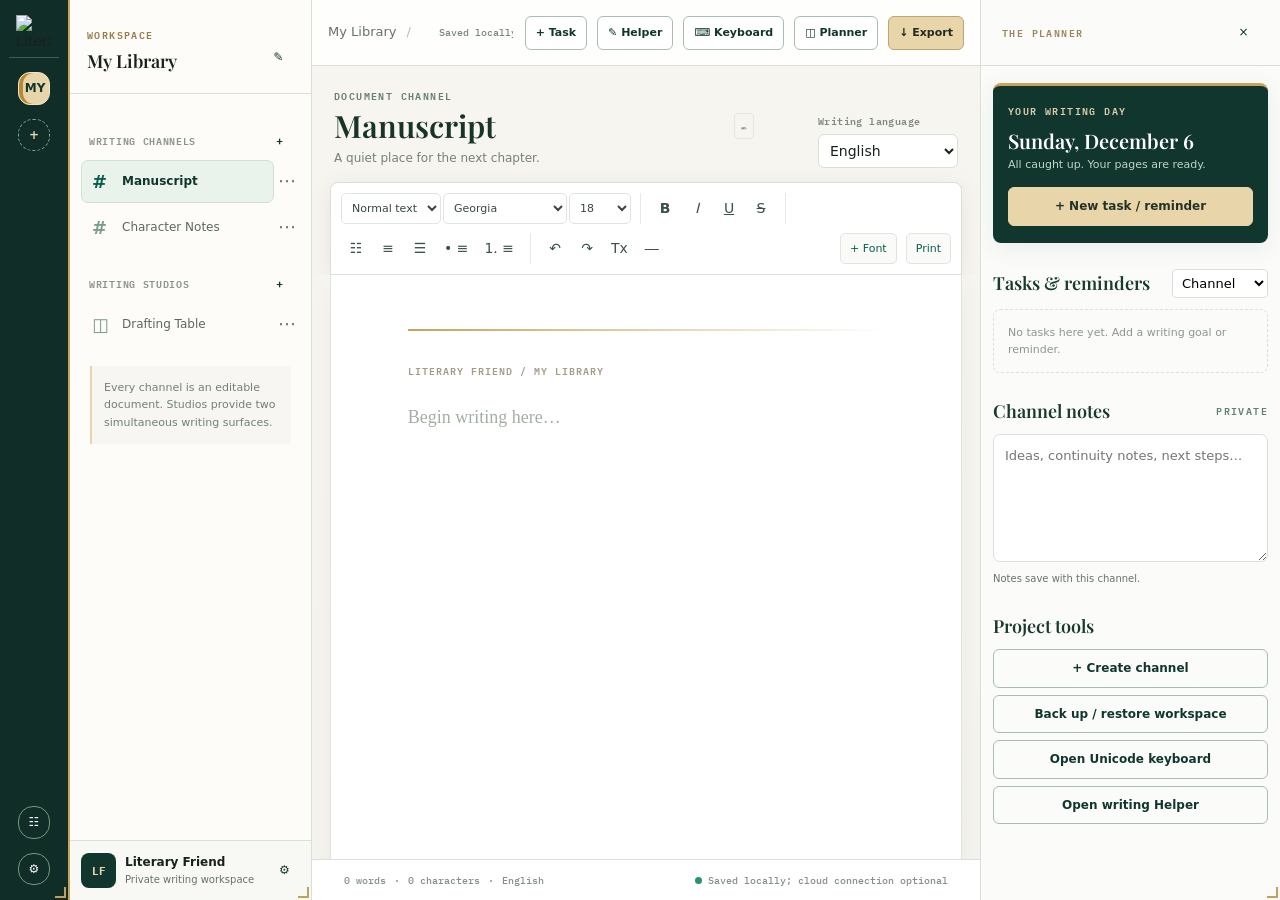
==== commit d9210423: "Add files via upload" ====
--- a/index.html
+++ b/index.html
@@ -16,9 +16,10 @@
   <script defer src="script/js/storage.js"></script>
   <script defer src="script/js/keyboard.js"></script>
   <script defer src="script/js/app.js"></script>
-  <script defer src="script/js/literary/core.js"></script>
-  <script defer src="script/js/literary/writer-tools.js"></script>
-  <script defer src="script/js/helper/helper-safe.js"></script>
+  <script defer src="script/js/literary-core.js"></script>
+  <script defer src="script/js/literary-writer-tools.js"></script>
+  <script defer src="script/js/helper-safe.js"></script>
+  <script defer src="script/js/helper-chunks.js"></script>
   <script defer src="script/js/wasm-diagnostics.js"></script>
   <script defer src="script/js/wasm-preload.js"></script>
   <script defer src="script/js/resize-panels.js"></script>
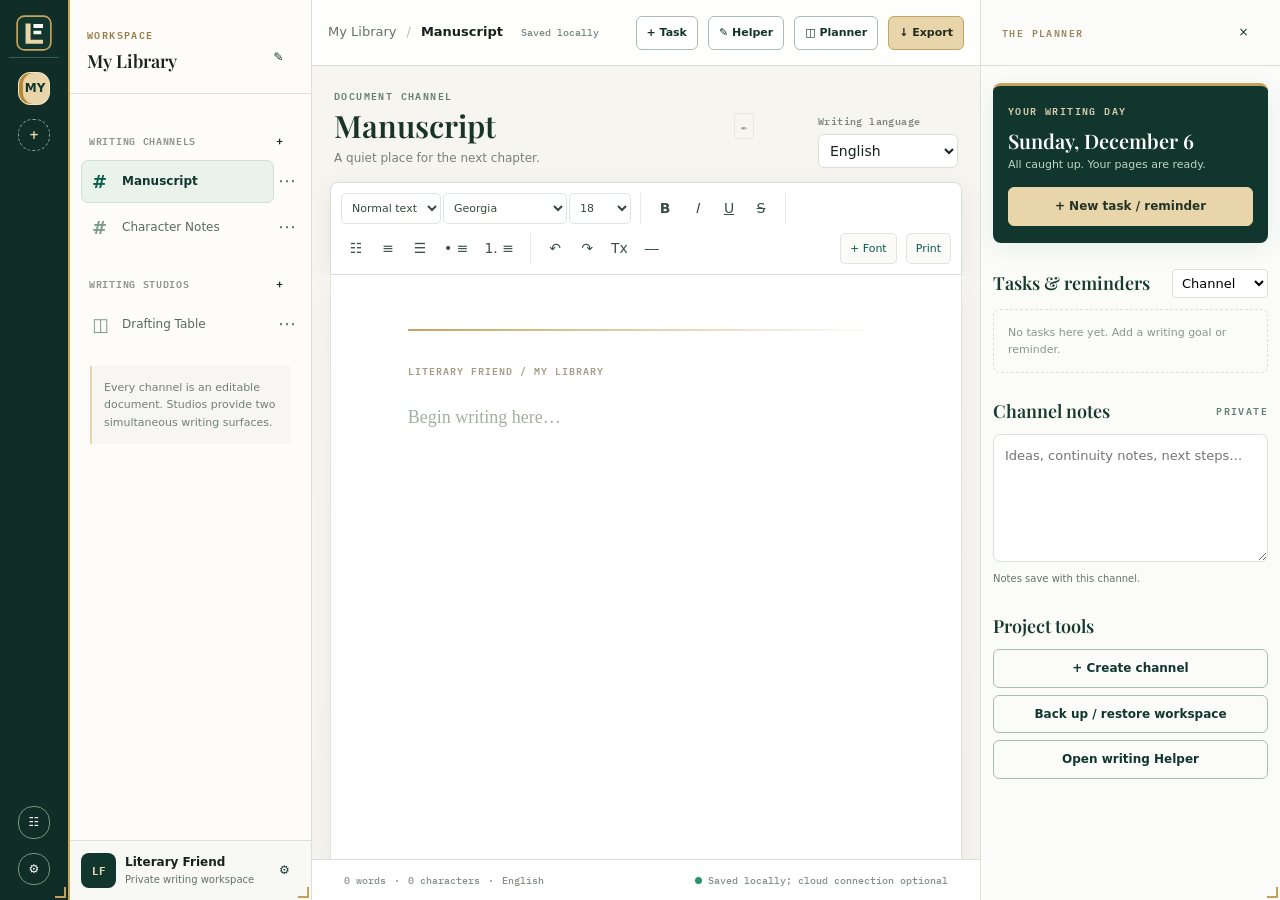
==== commit 17ad2c9e: "Remove on-screen Unicode keyboard, buttons, scripts and cached assets" ====
--- a/index.html
+++ b/index.html
@@ -4,17 +4,17 @@
   <meta charset="utf-8">
   <meta name="viewport" content="width=device-width,initial-scale=1,viewport-fit=cover">
   <meta name="theme-color" content="#10362D">
-  <meta name="description" content="Literary Friend: channel-based writing rooms, multi-draft studio, tasks, reminders and movable Unicode keyboard.">
+  <meta name="description" content="Literary Friend: channel-based writing rooms, multi-draft studio, tasks, reminders.">
   <title>Literary Friend — Writing Workspace</title>
   <link rel="manifest" href="manifest.webmanifest">
   <link rel="icon" href="assets/mark.svg" type="image/svg+xml">
   <link rel="stylesheet" href="css/luxury-editor.css">
-  <link rel="stylesheet" href="css/keyboard.css">
+
   <link rel="stylesheet" href="css/literary-friend.css">
   <script defer src="script/js/languages.js"></script>
   <script defer src="script/js/unicode-data.js"></script>
   <script defer src="script/js/storage.js"></script>
-  <script defer src="script/js/keyboard.js"></script>
+
   <script defer src="script/js/app.js"></script>
   <script defer src="script/js/literary-core.js"></script>
   <script defer src="script/js/literary-writer-tools.js"></script>
@@ -53,7 +53,7 @@
     <div class="shell-main">
       <header class="app-topbar">
         <div class="topbar-start"><button class="icon-button mobile-menu" id="toggle-sidebar" aria-label="Toggle channels">☰</button><span class="crumb-workspace" id="crumb-workspace">Library</span><span class="crumb-sep">/</span><strong id="crumb-channel">Manuscript</strong><span class="autosave" id="autosave-status" role="status">Saved locally</span></div>
-        <div class="topbar-actions"><button class="btn tiny light" id="top-task">+ Task</button><button class="btn tiny light" id="open-helper" aria-haspopup="dialog">✎ Helper</button><button class="btn tiny light" id="top-keyboard">⌨ Keyboard</button><button class="btn tiny light" id="toggle-inspector" aria-expanded="true">◫ Planner</button><button class="btn tiny gold" id="export-doc">↓ Export</button></div>
+        <div class="topbar-actions"><button class="btn tiny light" id="top-task">+ Task</button><button class="btn tiny light" id="open-helper" aria-haspopup="dialog">✎ Helper</button><button class="btn tiny light" id="toggle-inspector" aria-expanded="true">◫ Planner</button><button class="btn tiny gold" id="export-doc">↓ Export</button></div>
       </header>
 
       <section class="editor-section" aria-label="Writing workspace">
@@ -78,7 +78,7 @@
       <div class="inspector-content"><div class="planner-card planner-date"><div class="eyebrow">YOUR WRITING DAY</div><div class="today-line" id="date-label">Today</div><div class="today-summary" id="task-summary">No tasks yet.</div><button class="btn green full" id="new-task">+ New task / reminder</button></div>
         <div class="planner-section"><div class="planner-section-title"><h3>Tasks & reminders</h3><select id="task-filter" aria-label="Task filter"><option value="current">Channel</option><option value="workspace">Workspace</option><option value="all">All</option></select></div><div id="task-list" class="tasks"></div></div>
         <div class="planner-section"><div class="planner-section-title"><h3>Channel notes</h3><span class="eyebrow">PRIVATE</span></div><textarea id="channel-notes" placeholder="Ideas, continuity notes, next steps…" aria-label="Channel notes" rows="5"></textarea><small>Notes save with this channel.</small></div>
-        <div class="planner-section"><div class="planner-section-title"><h3>Project tools</h3></div><div class="tool-stacks"><button class="btn outline full" id="new-channel-shortcut">+ Create channel</button><button class="btn outline full" id="open-backup">Back up / restore workspace</button><button class="btn outline full" id="show-keyboard">Open Unicode keyboard</button><button class="btn outline full" id="inspector-helper">Open writing Helper</button></div></div>
+        <div class="planner-section"><div class="planner-section-title"><h3>Project tools</h3></div><div class="tool-stacks"><button class="btn outline full" id="new-channel-shortcut">+ Create channel</button><button class="btn outline full" id="open-backup">Back up / restore workspace</button><button class="btn outline full" id="inspector-helper">Open writing Helper</button></div></div>
       </div>
     </aside>
   </div>
@@ -117,10 +117,5 @@
   <div class="bridge-buttons"><button id="bridge-connect" class="btn green">Connect / sign in</button><button id="bridge-verify" class="btn outline">Verify code</button><button id="bridge-push" class="btn outline">Sync local → cloud</button><button id="bridge-pull" class="btn outline">Restore cloud → local</button><button id="bridge-signout" class="btn outline">Disconnect</button></div>
   <small>Cloud functions require this website's origin to be authorized by the existing backend. Cloud restore replaces the current local library after confirmation. No AI-generation routes are used.</small>
 </div><h3>Uploaded fonts</h3><div id="uploaded-fonts-list">No uploaded fonts.</div><h3>Selected workspace</h3><button class="btn danger" id="delete-workspace">Delete selected workspace</button><p class="fine-print">Reminders are checked while this app is open. Browser notifications require permission and a supported context. Cloud synchronization works only after successful connection to the existing backend bridge.</p></div></dialog>
-
-  <section id="floating-keyboard" class="keyboard-window collapsed" aria-label="Floating on-screen keyboard" aria-hidden="true">
-    <div class="keyboard-header" id="keyboard-handle"><div class="keyboard-brand"><span>⌨</span> Unicode keyboard <small id="keyboard-mode-label">Letters</small></div><div class="keyboard-actions"><button id="keyboard-split" class="keyboard-control" title="Split keyboard" aria-label="Split keyboard">◫</button><button id="keyboard-collapse" class="keyboard-control" title="Collapse keyboard" aria-label="Collapse keyboard">−</button><button id="keyboard-close" class="keyboard-control" title="Close keyboard" aria-label="Close keyboard">×</button></div></div>
-    <div class="keyboard-body" id="keyboard-body"><div class="keyboard-options"><select id="keyboard-language" aria-label="Keyboard language"></select><select id="keyboard-layout" aria-label="Keyboard layout"><option value="letters">Letters</option><option value="extended">Latin Extended</option><option value="combining">Combining marks</option></select><input id="keyboard-search" type="search" placeholder="Find character or U+ code" aria-label="Search Unicode characters" hidden><label class="shift-label"><input id="keyboard-shift" type="checkbox"> Shift</label></div><div id="keyboard-keys" class="keyboard-keys"></div><div class="keyboard-foot"><span id="keyboard-hint">Type into the active writing page.</span><button id="keyboard-nfc" class="keyboard-small" title="Normalize selected text to NFC">NFC</button><span class="resize-hint">↘ resize</span></div></div>
-  </section>
 </body>
 </html>
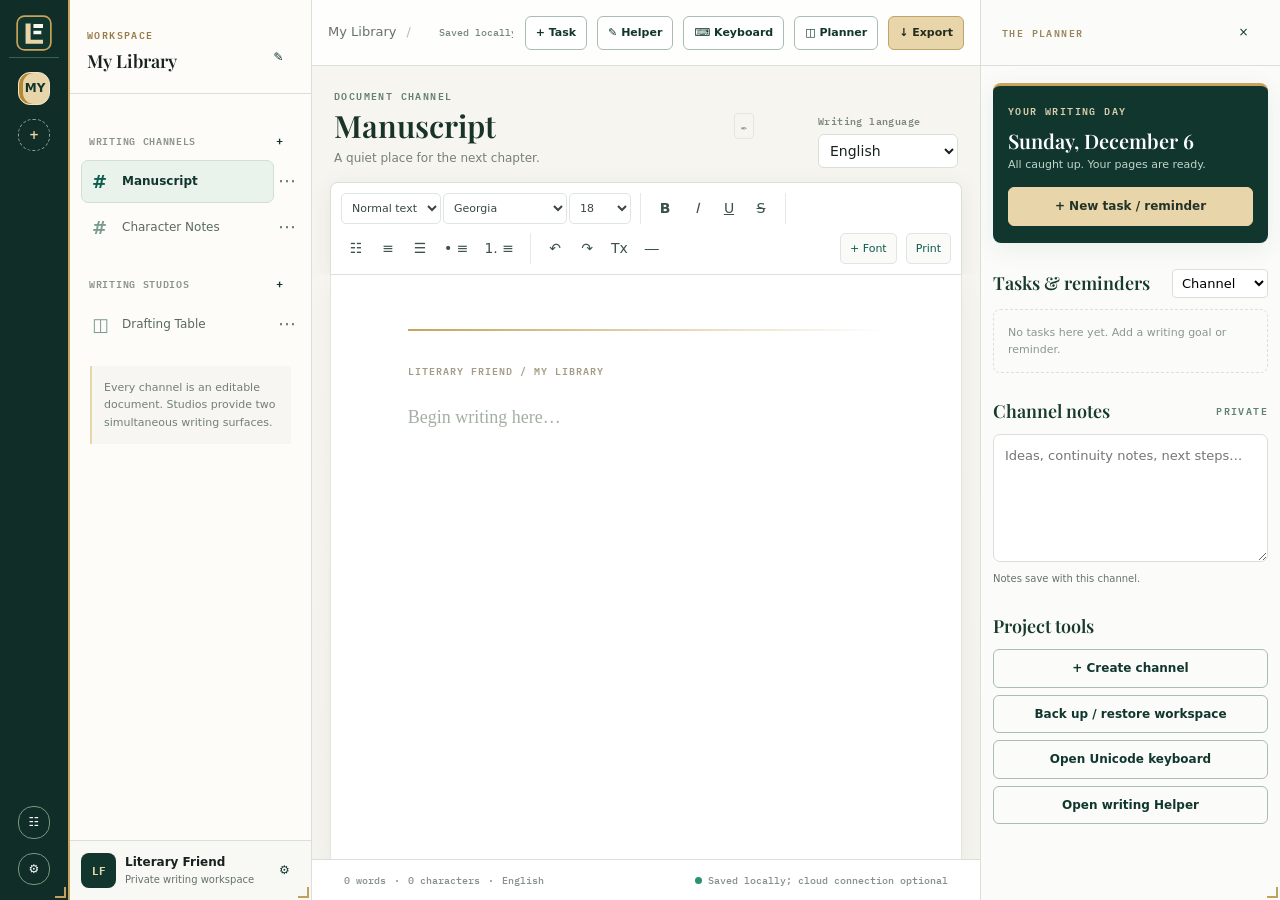
==== commit 501ecef9: "Revert keyboard removal" ====
--- a/index.html
+++ b/index.html
@@ -4,17 +4,17 @@
   <meta charset="utf-8">
   <meta name="viewport" content="width=device-width,initial-scale=1,viewport-fit=cover">
   <meta name="theme-color" content="#10362D">
-  <meta name="description" content="Literary Friend: channel-based writing rooms, multi-draft studio, tasks, reminders.">
+  <meta name="description" content="Literary Friend: channel-based writing rooms, multi-draft studio, tasks, reminders and movable Unicode keyboard.">
   <title>Literary Friend — Writing Workspace</title>
   <link rel="manifest" href="manifest.webmanifest">
   <link rel="icon" href="assets/mark.svg" type="image/svg+xml">
   <link rel="stylesheet" href="css/luxury-editor.css">
-
+  <link rel="stylesheet" href="css/keyboard.css">
   <link rel="stylesheet" href="css/literary-friend.css">
   <script defer src="script/js/languages.js"></script>
   <script defer src="script/js/unicode-data.js"></script>
   <script defer src="script/js/storage.js"></script>
-
+  <script defer src="script/js/keyboard.js"></script>
   <script defer src="script/js/app.js"></script>
   <script defer src="script/js/literary-core.js"></script>
   <script defer src="script/js/literary-writer-tools.js"></script>
@@ -53,7 +53,7 @@
     <div class="shell-main">
       <header class="app-topbar">
         <div class="topbar-start"><button class="icon-button mobile-menu" id="toggle-sidebar" aria-label="Toggle channels">☰</button><span class="crumb-workspace" id="crumb-workspace">Library</span><span class="crumb-sep">/</span><strong id="crumb-channel">Manuscript</strong><span class="autosave" id="autosave-status" role="status">Saved locally</span></div>
-        <div class="topbar-actions"><button class="btn tiny light" id="top-task">+ Task</button><button class="btn tiny light" id="open-helper" aria-haspopup="dialog">✎ Helper</button><button class="btn tiny light" id="toggle-inspector" aria-expanded="true">◫ Planner</button><button class="btn tiny gold" id="export-doc">↓ Export</button></div>
+        <div class="topbar-actions"><button class="btn tiny light" id="top-task">+ Task</button><button class="btn tiny light" id="open-helper" aria-haspopup="dialog">✎ Helper</button><button class="btn tiny light" id="top-keyboard">⌨ Keyboard</button><button class="btn tiny light" id="toggle-inspector" aria-expanded="true">◫ Planner</button><button class="btn tiny gold" id="export-doc">↓ Export</button></div>
       </header>
 
       <section class="editor-section" aria-label="Writing workspace">
@@ -78,7 +78,7 @@
       <div class="inspector-content"><div class="planner-card planner-date"><div class="eyebrow">YOUR WRITING DAY</div><div class="today-line" id="date-label">Today</div><div class="today-summary" id="task-summary">No tasks yet.</div><button class="btn green full" id="new-task">+ New task / reminder</button></div>
         <div class="planner-section"><div class="planner-section-title"><h3>Tasks & reminders</h3><select id="task-filter" aria-label="Task filter"><option value="current">Channel</option><option value="workspace">Workspace</option><option value="all">All</option></select></div><div id="task-list" class="tasks"></div></div>
         <div class="planner-section"><div class="planner-section-title"><h3>Channel notes</h3><span class="eyebrow">PRIVATE</span></div><textarea id="channel-notes" placeholder="Ideas, continuity notes, next steps…" aria-label="Channel notes" rows="5"></textarea><small>Notes save with this channel.</small></div>
-        <div class="planner-section"><div class="planner-section-title"><h3>Project tools</h3></div><div class="tool-stacks"><button class="btn outline full" id="new-channel-shortcut">+ Create channel</button><button class="btn outline full" id="open-backup">Back up / restore workspace</button><button class="btn outline full" id="inspector-helper">Open writing Helper</button></div></div>
+        <div class="planner-section"><div class="planner-section-title"><h3>Project tools</h3></div><div class="tool-stacks"><button class="btn outline full" id="new-channel-shortcut">+ Create channel</button><button class="btn outline full" id="open-backup">Back up / restore workspace</button><button class="btn outline full" id="show-keyboard">Open Unicode keyboard</button><button class="btn outline full" id="inspector-helper">Open writing Helper</button></div></div>
       </div>
     </aside>
   </div>
@@ -117,5 +117,10 @@
   <div class="bridge-buttons"><button id="bridge-connect" class="btn green">Connect / sign in</button><button id="bridge-verify" class="btn outline">Verify code</button><button id="bridge-push" class="btn outline">Sync local → cloud</button><button id="bridge-pull" class="btn outline">Restore cloud → local</button><button id="bridge-signout" class="btn outline">Disconnect</button></div>
   <small>Cloud functions require this website's origin to be authorized by the existing backend. Cloud restore replaces the current local library after confirmation. No AI-generation routes are used.</small>
 </div><h3>Uploaded fonts</h3><div id="uploaded-fonts-list">No uploaded fonts.</div><h3>Selected workspace</h3><button class="btn danger" id="delete-workspace">Delete selected workspace</button><p class="fine-print">Reminders are checked while this app is open. Browser notifications require permission and a supported context. Cloud synchronization works only after successful connection to the existing backend bridge.</p></div></dialog>
+
+  <section id="floating-keyboard" class="keyboard-window collapsed" aria-label="Floating on-screen keyboard" aria-hidden="true">
+    <div class="keyboard-header" id="keyboard-handle"><div class="keyboard-brand"><span>⌨</span> Unicode keyboard <small id="keyboard-mode-label">Letters</small></div><div class="keyboard-actions"><button id="keyboard-split" class="keyboard-control" title="Split keyboard" aria-label="Split keyboard">◫</button><button id="keyboard-collapse" class="keyboard-control" title="Collapse keyboard" aria-label="Collapse keyboard">−</button><button id="keyboard-close" class="keyboard-control" title="Close keyboard" aria-label="Close keyboard">×</button></div></div>
+    <div class="keyboard-body" id="keyboard-body"><div class="keyboard-options"><select id="keyboard-language" aria-label="Keyboard language"></select><select id="keyboard-layout" aria-label="Keyboard layout"><option value="letters">Letters</option><option value="extended">Latin Extended</option><option value="combining">Combining marks</option></select><input id="keyboard-search" type="search" placeholder="Find character or U+ code" aria-label="Search Unicode characters" hidden><label class="shift-label"><input id="keyboard-shift" type="checkbox"> Shift</label></div><div id="keyboard-keys" class="keyboard-keys"></div><div class="keyboard-foot"><span id="keyboard-hint">Type into the active writing page.</span><button id="keyboard-nfc" class="keyboard-small" title="Normalize selected text to NFC">NFC</button><span class="resize-hint">↘ resize</span></div></div>
+  </section>
 </body>
 </html>
--- a/css/keyboard.css
+++ b/css/keyboard.css
@@ -0,0 +1 @@
+.keyboard-window{position:fixed;left:max(5%,80px);top:calc(100dvh - 400px);width:min(840px,90vw);height:305px;min-width:280px;min-height:46px;max-width:calc(100vw - 8px);max-height:calc(100dvh - 8px);display:flex;flex-direction:column;background:#fffefa;border:2px solid #c7a35b;border-radius:9px;box-shadow:0 18px 65px #12251f55;z-index:3000;overflow:hidden;resize:both;color:#183328}.keyboard-window[aria-hidden="true"]{display:none}.keyboard-window.collapsed{height:46px!important;min-height:46px;resize:none}.keyboard-header{background:#10362d;flex:none;height:44px;display:flex;align-items:center;justify-content:space-between;gap:8px;color:#f8f6f0;padding:3px 9px;cursor:grab;touch-action:none;user-select:none}.keyboard-header:active{cursor:grabbing}.keyboard-brand{font:650 12px var(--sans);display:flex;align-items:center;gap:8px}.keyboard-brand>span{color:#ecd4a1;font-size:18px}.keyboard-brand small{font:500 10px var(--mono);color:#d6cfbd}.keyboard-actions{display:flex;gap:4px}.keyboard-control{color:#fff;background:#244f40;border:1px solid #456858;min-width:29px;height:28px;border-radius:5px;font-size:17px;line-height:1}.keyboard-control:hover{background:#43735b}.keyboard-body{flex:1;min-height:0;display:flex;flex-direction:column;padding:8px 9px;gap:7px}.keyboard-window.collapsed .keyboard-body{display:none}.keyboard-options{display:flex;gap:6px;align-items:center;flex:none;min-width:0;flex-wrap:wrap}.keyboard-options select,.keyboard-options input[type="search"]{border:1px solid #becbbc;padding:5px 7px;border-radius:5px;background:#fff;font-size:11px;color:#243d30;max-width:165px}.keyboard-options input[type="search"]{flex:1;max-width:none;min-width:105px}.shift-label{display:flex;align-items:center;gap:3px;font:600 11px var(--mono);color:#4b5b4f}.shift-label input{accent-color:#0b5d4b}.keyboard-keys{display:flex;flex-direction:column;gap:5px;flex:1;min-height:0;overflow:auto;scrollbar-color:#c7a35b #fff;padding:1px}.keyboard-row{display:flex;gap:5px;justify-content:center;min-width:max-content}.keyboard-key{flex:1;min-width:25px;max-width:84px;min-height:36px;border:1px solid #b8cbbc;border-bottom:3px solid #b8cbbc;border-radius:5px;background:#fdfdfa;color:#122e24;font-size:15px;touch-action:manipulation}.keyboard-key:hover{background:#f2ead7;border-color:#c7a35b}.keyboard-key:active{border-bottom-width:1px;transform:translateY(2px)}.keyboard-key.special{background:#e4eddf;font-size:12px;font-weight:650}.keyboard-key.space{flex:5;max-width:none}.keyboard-foot{display:flex;justify-content:space-between;gap:10px;align-items:center;font:10px var(--mono);color:#839187;flex:none}.keyboard-small{border:1px solid #c6cfc6;border-radius:3px;background:#e9eee7;color:#193f2e;font:10px var(--mono);padding:2px 6px}.resize-hint{margin-left:auto}.keyboard-window.split .keyboard-keys{display:grid;grid-template-columns:minmax(0,1fr) minmax(0,1fr);gap:18px}.keyboard-window.split .keyboard-half{display:flex;flex-direction:column;gap:5px;justify-content:center;min-width:0;overflow:auto;border-right:1px dashed #c7a35b;padding-right:6px}.keyboard-window.split .keyboard-half:last-child{border-right:0;padding-right:0}.keyboard-window.split .keyboard-row{min-width:0;flex-wrap:nowrap;justify-content:stretch}.keyboard-window.split .keyboard-key{min-width:0;flex:1}.keyboard-window.extended .keyboard-keys{display:grid;grid-template-columns:repeat(auto-fill,minmax(42px,1fr));gap:4px;align-content:start}.keyboard-window.extended .keyboard-key{max-width:none;min-height:39px}.keyboard-window.extended.split .keyboard-keys{display:grid;grid-template-columns:repeat(2,minmax(0,1fr));gap:8px}.keyboard-window.extended .unicode-half{display:grid;grid-template-columns:repeat(auto-fill,minmax(33px,1fr));align-content:start;gap:4px;overflow:auto}.keyboard-key[title]{position:relative}@media(max-width:600px){.keyboard-window{left:4px;top:auto;bottom:8px;width:calc(100vw - 8px);height:280px}.keyboard-options select{max-width:125px}.keyboard-key{min-width:18px;min-height:33px;font-size:13px}.keyboard-row{gap:3px}.keyboard-window.split .keyboard-keys{gap:7px}}
